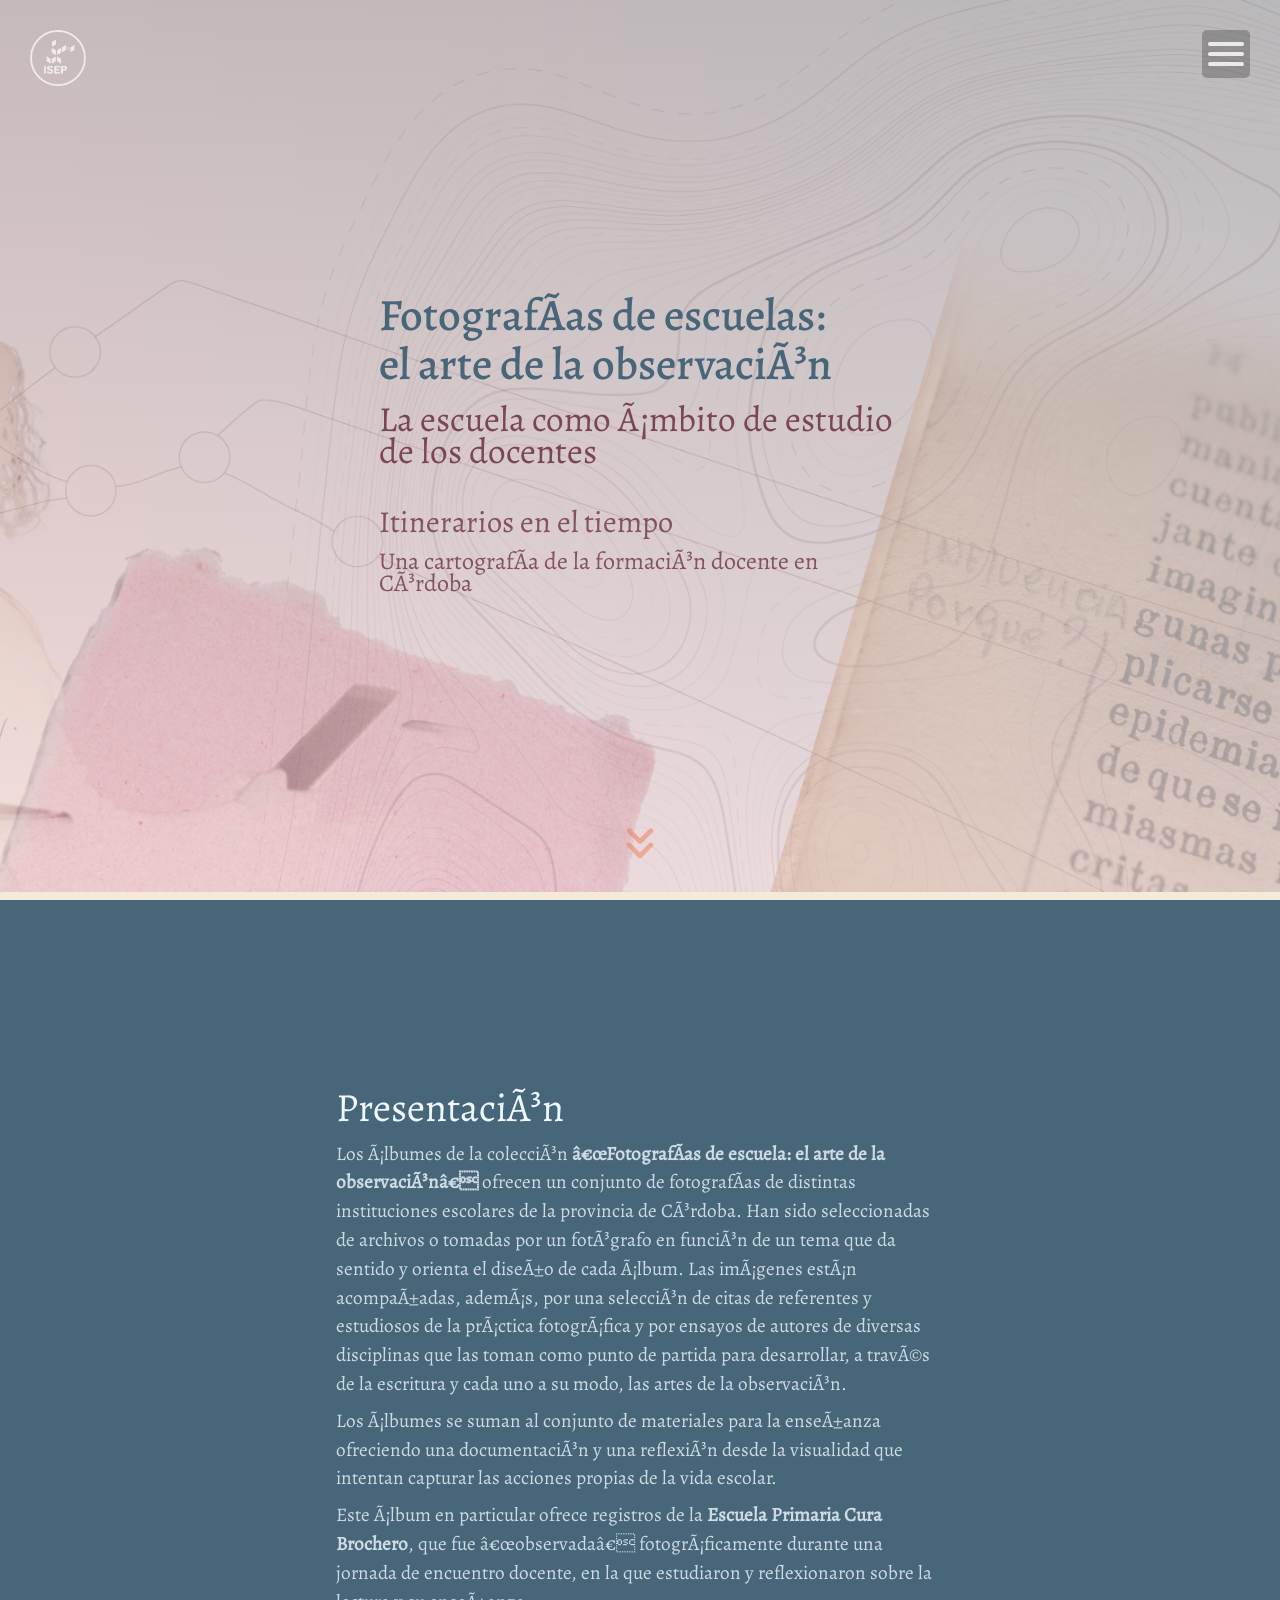
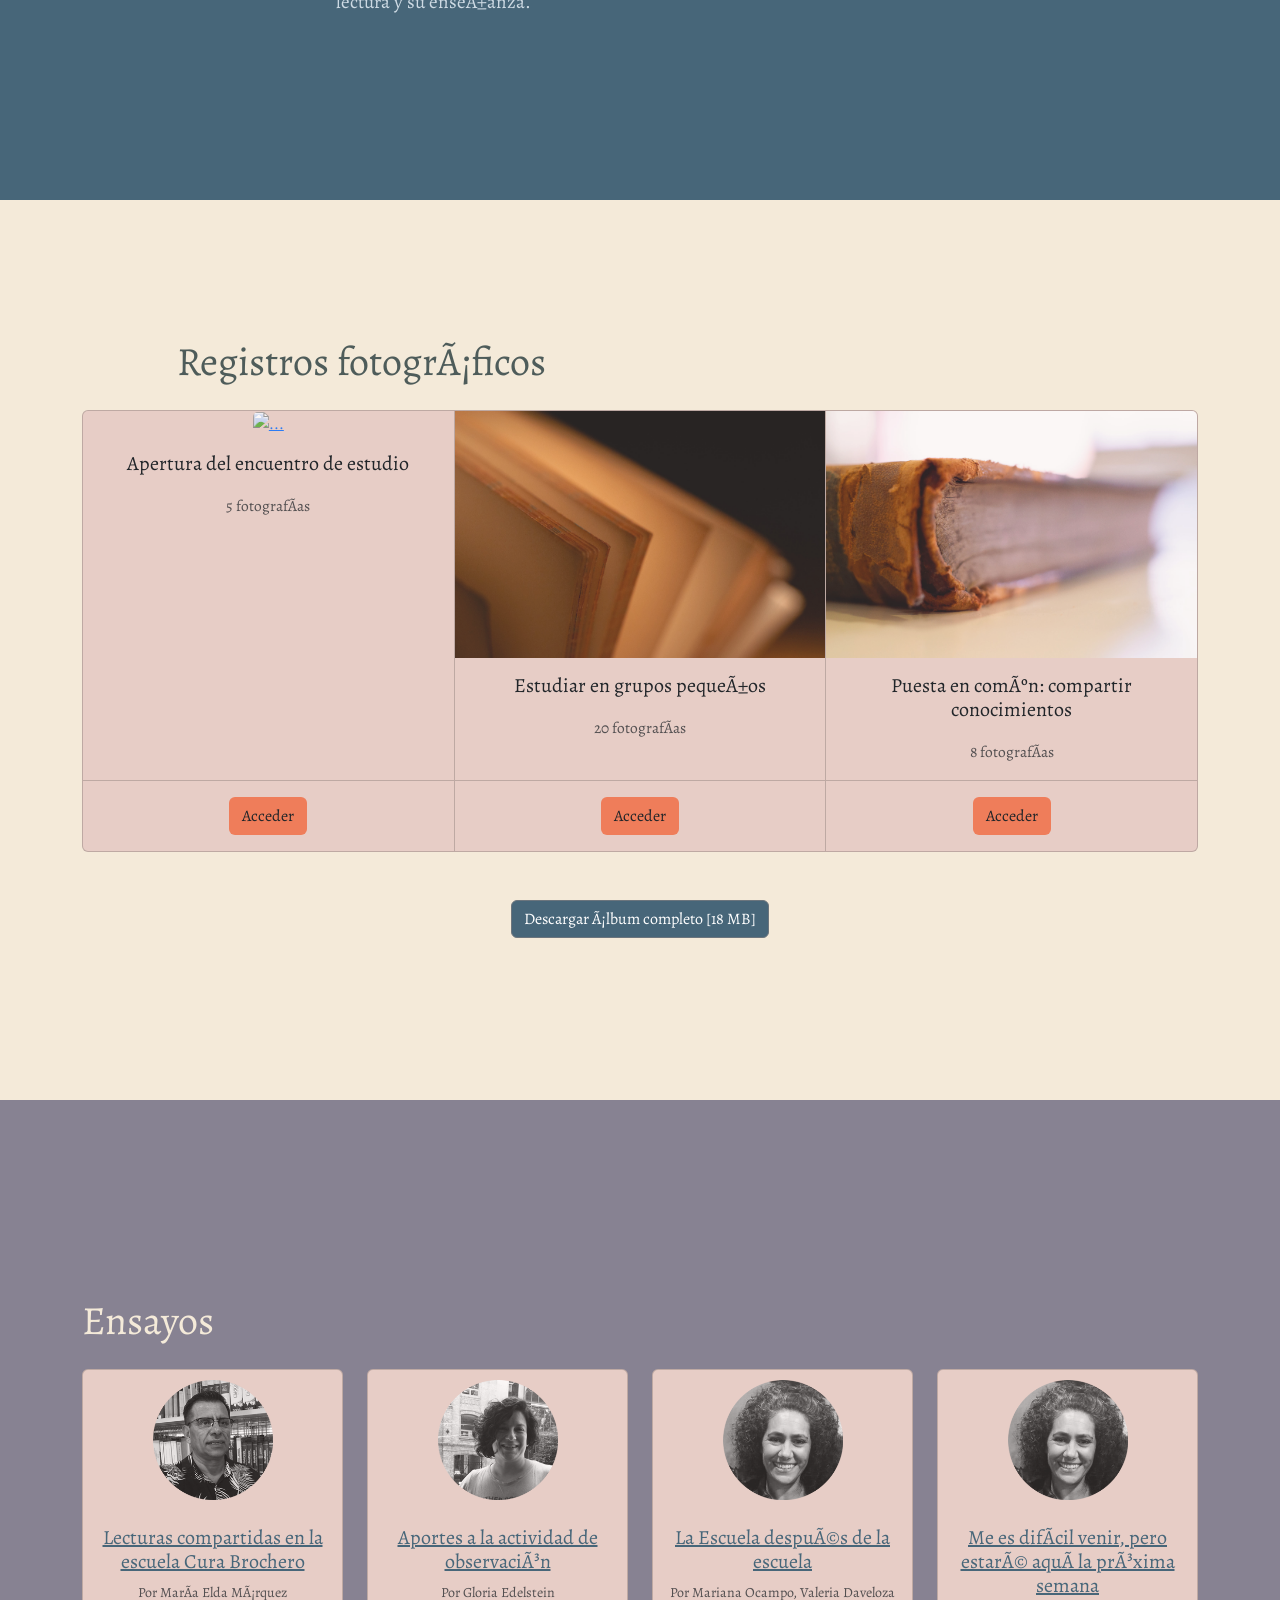
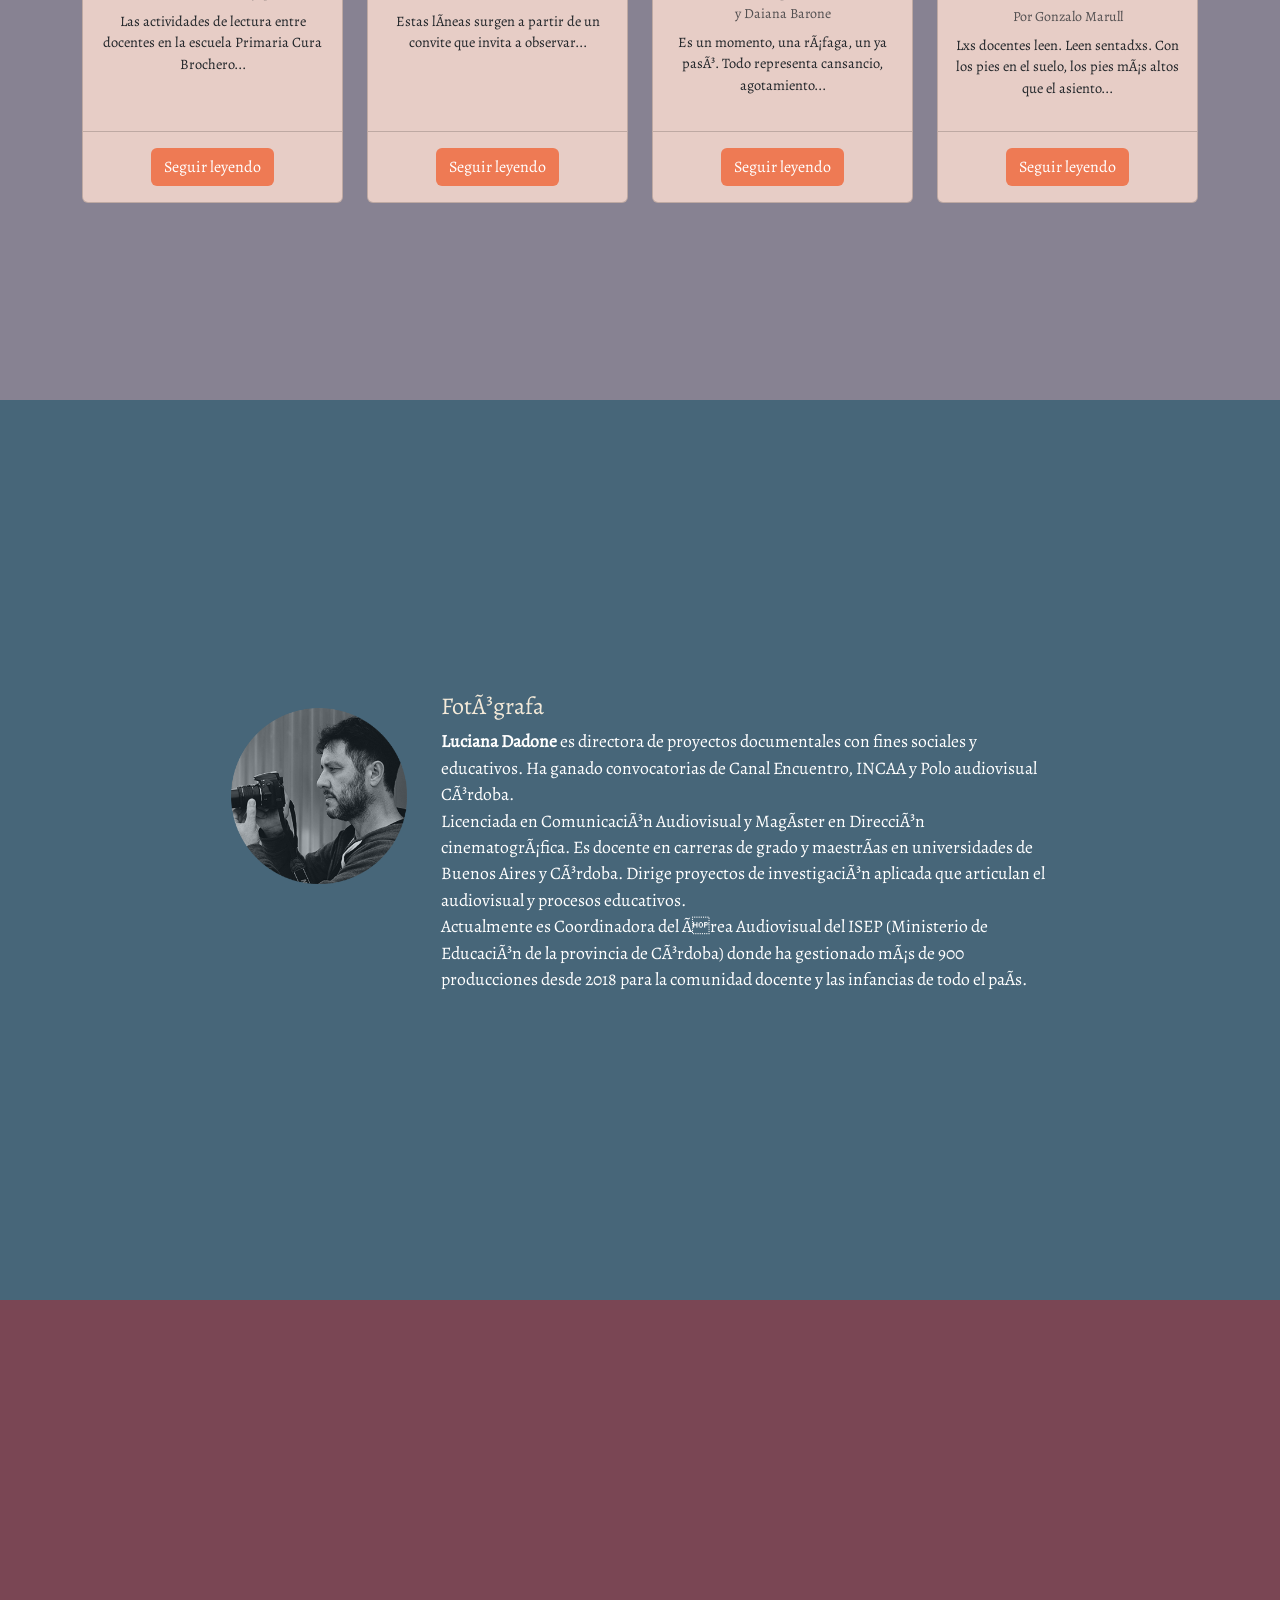
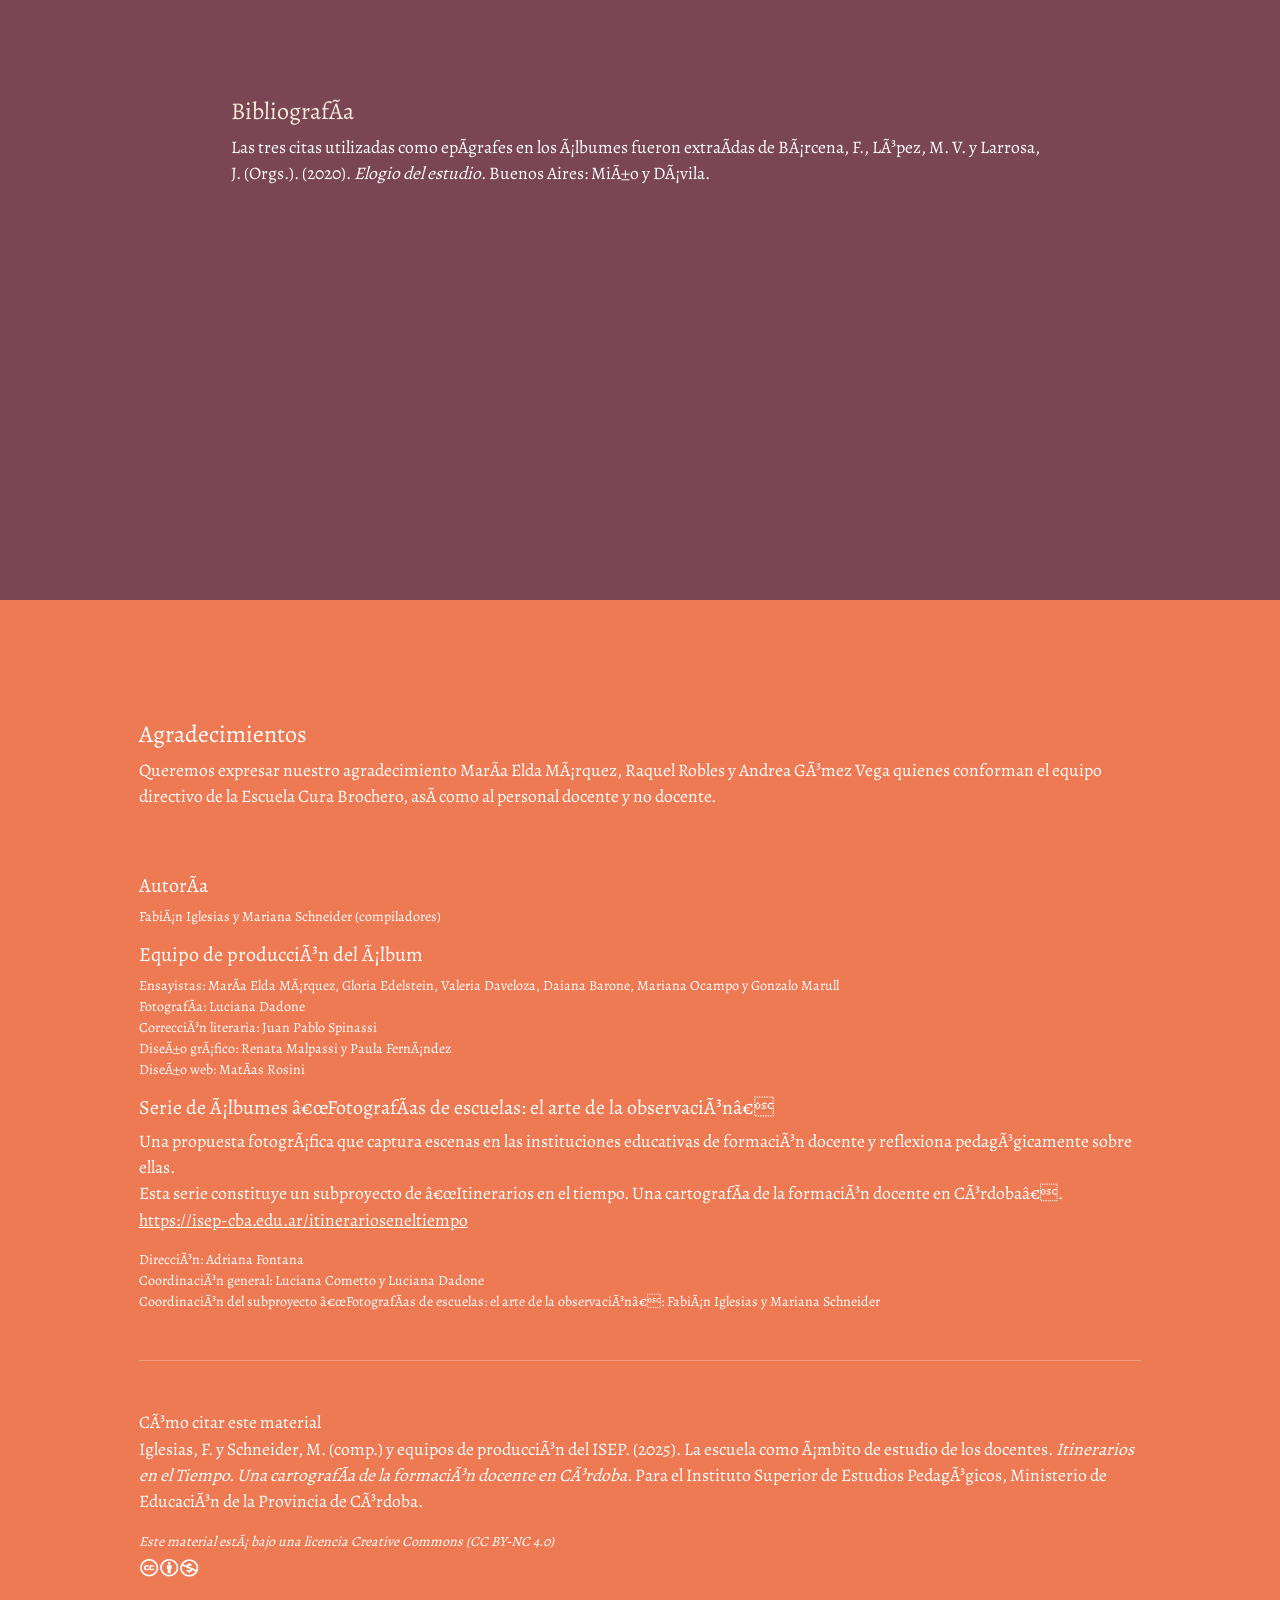
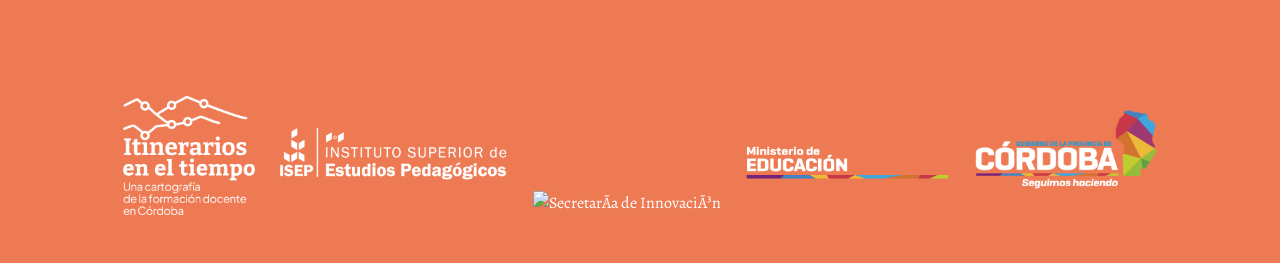
==== index.html @ 7e2775ec "tercer album ok" ====
<!DOCTYPE html>
<html>
<head>


  <link href="https://cdn.jsdelivr.net/npm/bootstrap@5.3.2/dist/css/bootstrap.min.css" rel="stylesheet" integrity="sha384-T3c6CoIi6uLrA9TneNEoa7RxnatzjcDSCmG1MXxSR1GAsXEV/Dwwykc2MPK8M2HN" crossorigin="anonymous">
  <script src="https://cdn.jsdelivr.net/npm/bootstrap@5.3.2/dist/js/bootstrap.bundle.min.js" integrity="sha384-C6RzsynM9kWDrMNeT87bh95OGNyZPhcTNXj1NW7RuBCsyN/o0jlpcV8Qyq46cDfL" crossorigin="anonymous"></script>
  <link href="styles.css" rel="stylesheet">
  <script src="scripts.js"></script> 

  <meta name="viewport" content="width=device-width, initial-scale=1">
</head>

<body>


  <div id="mySidenav" class="sidenav" style="z-index: 2;">
    <a href="javascript:void(0)" style="font-size:3em;" class="closebtn" onclick="closeNav()">&times;</a>
    <a href="#portada" target="">Inicio</a>
    <a href="#presentacion" target="">Presentación</a>
    <a href="#albumes" target="">Registros fotográficos</a>
    <a href="#ensayos" target="">Ensayos</a>
    <a href="#fotografo" target="">La fotógrafa</a>
    <a href="#bibliografia" target="">Bibliografía</a>
    <a href="#creditos" target="">Créditos</a>
  </div>
  
  <!-- MOSCA ISEP -->
  <a href="https://isep-cba.edu.ar/web/itinerarios-en-el-tiempo/" class="botonhover" target="_blank" id="logoisep"><img src="img/logos/logo-mosca.png" alt=""></a>

  <!-- BOTON MENU -->
  <img src="img/menu-icon.svg" class="botonhover" style="position:fixed; z-index:1; top:30px; right: 30px; opacity:0.7; height: 3em; background-color: #00000055; border-radius: 5px;" onclick="openNav()"/>
  
  <!-- Todo el contenido de la web que debe estar dentro de este div para que funcione el menú (se achica el ancho del div con la acción del botón) -->
  <div id="main">
  


<!-- BARRA DE PROGRESO DE LECTURA -->

<nav style="position: fixed; bottom: 0; z-index: 1; width: 100%; padding: 0px;" class="navbar bg-body-tertiary">
    <div class="progress-container">
      <div class="progress-bar" id="myBar"></div>
    </div>
</nav>



<!-- PORTADA -->

<div id="portada" class="jumbotron d-flex align-items-center min-vh-100 parallax" style="background-image: linear-gradient(to bottom, rgba(0, 38, 38, 0.2), rgba(4, 32, 16, 0.01)), url(img/Img_fondo_encabezado.png); background-size: cover; background-position: center;">
  <div class="container-lg  justify-content-center">
    <div class="row seccion">
      <div class="col-sm-6 px-4" style="color: white; margin:auto;">
        <p class="titulo azulino" style="line-height: 1.1em;"> Fotografías de escuelas: </br>el arte de la observación</p>
        <p class="bordo" style="font-size: 2.2em; line-height: 0.9em;"> La escuela como ámbito de estudio de los docentes</p> 
        <br/>
        <p class="bordo" style="font-size: 1.9em; opacity: 0.9; line-height: 0.9em;">Itinerarios en el tiempo</p> 
        <p class="bordo" style="font-size: 1.5em; opacity: 0.9; line-height: 0.9em;">Una cartografía de la formación docente en Córdoba</p> 

        <img class="mouse-move" src="img/scroll-naranja.svg" alt="" style="opacity: 0.5; height: 2em;"/>
      </div>
    </div>
  </div>
</div>  

<!-- BLOQUE PRESENTACION -->
<div id="presentacion" class="jumbotron d-flex align-items-center min-vh-100 p-2 bg-azulino">
  <div class="container-fluid" >
    <div class="row">
      <div class="col-sm-6" style="margin: auto; color:aliceblue;">
        <p class="h1 my-2">Presentación</p>
        <p class="my-2" style="opacity: 0.8; font-size: 1.2em;">
          Los álbumes de la colección <strong>“Fotografías de escuela: el arte de la observación”</strong> ofrecen un conjunto de fotografías de distintas instituciones escolares de la provincia de Córdoba. Han sido seleccionadas de archivos o tomadas por un fotógrafo en función de un tema que da sentido y orienta el diseño de cada álbum. Las imágenes están acompañadas, además, por una selección de citas de referentes y estudiosos de la práctica fotográfica y por ensayos de autores de diversas disciplinas que las toman como punto de partida para desarrollar, a través de la escritura y cada uno a su modo, las artes de la observación.

        </p>
        <p class="my-2" style="opacity: 0.8; font-size: 1.2em;">
          Los álbumes se suman al conjunto de materiales para la enseñanza ofreciendo una documentación y una reflexión desde la visualidad que intentan capturar las acciones propias de la vida escolar.
        </p>
        <p class="my-2" style="opacity: 0.8; font-size: 1.2em;">
          Este álbum en particular ofrece registros de la <strong>Escuela Primaria Cura Brochero</strong>, que fue “observada” fotográficamente durante una jornada de encuentro docente, en la que estudiaron y reflexionaron sobre la lectura y su enseñanza.  

        </p>
      </div>
    </div>
  </div>
  </div>

<!-- SECCION REGISTROS FOTOGRAFICOS -->

<div id="albumes" class="jumbotron d-flex align-items-center min-vh-100 p-2 bg-arena4 parallax" style="background-image: linear-gradient(to bottom, rgba(0, 38, 38, 0.2), rgba(4, 32, 16, 0.01)), url(img/Img_fondo_albumes.png); background-size: cover; background-position: center;">
  <div class="container">
    <div class="row justify-content-center">
      <div class="col-sm-10 verdemusgo" style="margin: auto;">
        <p class="h1 my-4">Registros fotográficos</p>

      </div>
    </div>
  <div class="row justify-content-center">
    <div class="col-sm-12">
      <div class="card-group">
        <div class="card text-center bg-rosa2">
          <a href="secuencia1.html"><img src="img\fotosIT3\1. PRÁCTICAS DE LECTURA\OPTIMIZADAS WEB\CARATULA1.jpg" class="card-img-top" alt="..."></a>
          <div class="card-body">
            <h5 class="card-title">Apertura del encuentro de estudio</h5>
            <p class="card-text"></p>
            <p class="card-text"><small class="text-body-secondary">5 fotografías</small></p>
          </div>
          <div class="card-footer bg-transparent p-3">
            <a href="secuencia1.html" class="btn bg-rosa3">Acceder</a>
          </div>
        </div>
        <div class="card text-center bg-rosa2">
          <a href="secuencia2.html"><img src="img\fotosIT3\2. ESPACIOS DE LECTURA\OPTIMIZADAS WEB\CARATULA3_ESPACIOS-DE-LECTURA.jpg" class="card-img-top" alt="..."></a>
          <div class="card-body">
            <h5 class="card-title">Estudiar en grupos pequeños</h5>
            <p class="card-text"></p>
            <p class="card-text"><small class="text-body-secondary">20 fotografías</small></p>
          </div>
          <div class="card-footer bg-transparent p-3">
            <a href="secuencia2.html" class="btn bg-rosa3">Acceder</a>
          </div>
        </div>
        <div class="card text-center bg-rosa2">
          <a href="secuencia3.html"><img src="img\fotosIT3\3. SOPORTES PARA LA LECTURA\OPTIMIZADAS WEB\CARATULA2_SOPORTES-DE-LECTURA.jpg" class="card-img-top" alt="..."></a>
          <div class="card-body">
            <h5 class="card-title">Puesta en común: compartir conocimientos</h5>
            <p class="card-text"></p>
            <p class="card-text"><small class="text-body-secondary">8 fotografías</small></p>
          </div>
          <div class="card-footer bg-transparent p-3">
            <a href="secuencia3.html" class="btn bg-rosa3">Acceder</a>
          </div>

        </div>
      </div>
      <div class="row justify-content-center text-center my-4">
        <div class="col-sm-10 my-4" style="margin: auto;">
          <a href="img/IT4/album4.zip" class="btn btn-secondary bg-azulino">Descargar álbum completo [18 MB]</a>
        </div>
      </div>

    </div>
    </div>
  </div>
  </div>



<!-- SECCION ENSAYOS -->
<div id="ensayos" class="jumbotron d-flex align-items-center min-vh-100 p-2 bg-lila">
  <div class="container">

    <!-- TITULO (alineado a la izquierda como antes) -->
    <div class="row">
      <div class="col-sm-9 bordo">
        <p class="h1 my-4 arena4">Ensayos</p>
      </div>
    </div>

    <!-- GRID -->
    <div class="row align-items-stretch">

      <!-- ENSAYO 1 -->
      <div class="col-12 col-sm-6 col-md-3 mb-4">
        <div class="card bg-rosa2 text-center h-100 d-flex flex-column">
          <a href="ensayo6.html">
            <img src="img/fotosIT3/ensayistas/J_Melian.png" class="card-img-top img-fluid" alt="">
          </a>
          <div class="card-body d-flex flex-column">
            <a class="azulino" href="ensayo6.html">
              <h5 class="card-title">Lecturas compartidas en la escuela Cura Brochero</h5>
            </a>
            <small class="text-body-secondary">Por María Elda Márquez</small>
            <p class="mt-2" style="font-size: 0.9em;">
              Las actividades de lectura entre docentes en la escuela Primaria Cura Brochero...
            </p>
          </div>
          <div class="card-footer bg-transparent p-3 mt-auto">
            <a href="ensayo6.html" class="btn bg-naranja">Seguir leyendo</a>
          </div>
        </div>
      </div>

      <!-- ENSAYO 2 -->
      <div class="col-12 col-sm-6 col-md-3 mb-4">
        <div class="card bg-rosa2 text-center h-100 d-flex flex-column">
          <a href="ensayo2.html">
            <img src="img/fotosIT3/ensayistas/M_Almada.png" class="card-img-top img-fluid" alt="">
          </a>
          <div class="card-body d-flex flex-column">
            <a class="azulino" href="ensayo2.html">
              <h5 class="card-title">Aportes a la actividad de observación</h5>
            </a>
            <small class="text-body-secondary">Por Gloria Edelstein</small>
            <p class="mt-2" style="font-size: 0.9em;">
              Estas líneas surgen a partir de un convite que invita a observar...
            </p>
          </div>
          <div class="card-footer bg-transparent p-3 mt-auto">
            <a href="ensayo2.html" class="btn bg-naranja">Seguir leyendo</a>
          </div>
        </div>
      </div>

      <!-- ENSAYO 3 -->
      <div class="col-12 col-sm-6 col-md-3 mb-4">
        <div class="card bg-rosa2 text-center h-100 d-flex flex-column">
          <a href="ensayo3.html">
            <img src="img/fotosIT3/ensayistas/F_Ortiz.png" class="card-img-top img-fluid" alt="">
          </a>
          <div class="card-body d-flex flex-column">
            <a class="azulino" href="ensayo3.html">
              <h5 class="card-title">La Escuela después de la escuela</h5>
            </a>
            <small class="text-body-secondary">Por Mariana Ocampo, Valeria Daveloza y Daiana Barone</small>
            <p class="mt-2" style="font-size: 0.9em;">
              Es un momento, una ráfaga, un ya pasó. Todo representa cansancio, agotamiento...
            </p>
          </div>
          <div class="card-footer bg-transparent p-3 mt-auto">
            <a href="ensayo3.html" class="btn bg-naranja">Seguir leyendo</a>
          </div>
        </div>
      </div>

      <!-- ENSAYO 4 -->
      <div class="col-12 col-sm-6 col-md-3 mb-4">
        <div class="card bg-rosa2 text-center h-100 d-flex flex-column">
          <a href="ensayo4.html">
            <img src="img/fotosIT3/ensayistas/F_Ortiz.png" class="card-img-top img-fluid" alt="">
          </a>
          <div class="card-body d-flex flex-column">
            <a class="azulino" href="ensayo4.html">
              <h5 class="card-title">Me es difícil venir, pero estaré aquí la próxima semana</h5>
            </a>
            <small class="text-body-secondary">Por Gonzalo Marull</small>
            <p class="mt-2" style="font-size: 0.9em;">
              Lxs docentes leen. Leen sentadxs. Con los pies en el suelo, los pies más altos que el asiento...
            </p>
          </div>
          <div class="card-footer bg-transparent p-3 mt-auto">
            <a href="ensayo4.html" class="btn bg-naranja">Seguir leyendo</a>
          </div>
        </div>
      </div>

    </div> <!-- FIN ROW -->

  </div> <!-- FIN CONTAINER -->
</div>


<!-- BLOQUE FOTOGRAFO -->

<div id="fotografo" class="jumbotron d-flex align-items-center min-vh-100 p-2 bg-azulino">
  <div class="container-fluid" >
    <div class="row justify-content-center">
      <div class="col-sm-2 text-left">
        <img src="img/fotosIT3/ensayistas/D_Battagliero.png" class="my-3 img-fluid" alt="" style="opacity: 0.8; width: 11em;">
       </div>
       <div class="col-sm-6">
         
        <h4 class="arena4">Fotógrafa</h4>
        <p style="color: white"><strong>Luciana Dadone</strong> es directora de  proyectos documentales con fines sociales y educativos. Ha ganado convocatorias de Canal Encuentro, INCAA y Polo audiovisual Córdoba. <br> Licenciada en Comunicación Audiovisual y Magíster en Dirección cinematográfica. Es docente en carreras de grado y maestrías en universidades de Buenos Aires y Córdoba. Dirige proyectos de investigación aplicada que articulan el audiovisual y procesos educativos. <br>Actualmente es Coordinadora del Área Audiovisual del ISEP (Ministerio de Educación de la provincia de Córdoba) donde ha gestionado más de 900 producciones desde 2018 para la comunidad docente y las infancias de todo el país.</p>
       </div>
    </div>
  </div>
</div>

<!-- BLOQUE BIBLIOGRAFIA -->

<div id="bibliografia" class="jumbotron d-flex align-items-center min-vh-100 p-2 bg-bordo">
  <div class="container-fluid" >
    <div class="row justify-content-center">
      
       <div class="col-sm-8">
        <h4 class="arena4">Bibliografía</h4>
        <p style="color: white">
          Las tres citas utilizadas como epígrafes en los álbumes fueron extraídas de Bárcena, F., López, M. V. y Larrosa, J. (Orgs.). (2020). <em>Elogio del estudio</em>. Buenos Aires: Miño y Dávila.           
        </p>
       </div>


      </div>
  </div>
</div>





<!-- BLOQUE CRÉDITOS -->
<div id="creditos" class="jumbotron d-flex min-vh-100 p-4 align-items-center bg-naranja parallax sans-serif" style="background-image: url(img/Img_fondo_footer.png); background-size: cover; background-position: center;">
  <div class="container-fluid">
    <div class="row justify-content-center">
      <div class="col-sm-10 my-4">
      </div>
    </div>
    <div class="row justify-content-center my-5">
      <div class="col-sm-10">
        <p class="h4">Agradecimientos</p>
        <p>Queremos expresar nuestro agradecimiento María Elda Márquez, Raquel Robles y Andrea Gómez Vega quienes conforman el equipo directivo de la Escuela Cura Brochero, así como al personal docente y no docente. 
      </p>
      </div>
    </div>
      <div class="row justify-content-center my-5">
      <div class="col-sm-10">
        
        <p class="h5">Autoría</p>
        <p class="small">Fabián Iglesias y Mariana Schneider (compiladores)</p>
          
        <h5>Equipo de producción del álbum</h5>
        <p class="small">Ensayistas: María Elda Márquez, Gloria Edelstein, Valeria Daveloza, Daiana Barone, Mariana Ocampo y Gonzalo Marull<br>
        Fotografía: Luciana Dadone<br>
        Corrección literaria: Juan Pablo Spinassi<br>
        Diseño gráfico: Renata Malpassi y Paula Fernández<br>
        Diseño web: Matías Rosini</p>


          <h5>Serie de álbumes “Fotografías de escuelas: el arte de la observación”</h5>
          <p>Una propuesta fotográfica que captura escenas en las instituciones educativas de formación docente y reflexiona pedagógicamente sobre ellas.<br>
          Esta serie constituye un subproyecto de “Itinerarios en el tiempo. Una cartografía de la formación docente en Córdoba”.<br>
        <a href="https://isep-cba.edu.ar/itinerarioseneltiempo" 
   target="_blank" 
   style="color:white; text-decoration:underline;">
   https://isep-cba.edu.ar/itinerarioseneltiempo
</a></p>
          <p class="small"> Dirección: Adriana Fontana <br> Coordinación general: Luciana Cometto y Luciana Dadone <br> Coordinación del subproyecto “Fotografías de escuelas: el arte de la observación”: Fabián Iglesias y Mariana Schneider</p>
          <hr class="my-5" style="color: arena4;"/>
 
          <p>Cómo citar este material<br>Iglesias, F. y Schneider, M. (comp.) y equipos de producción del ISEP.  (2025). La escuela como ámbito de estudio de los docentes. <em>Itinerarios en el Tiempo. Una cartografía de la formación docente en Córdoba.</em> Para el Instituto Superior de Estudios Pedagógicos, Ministerio de Educación de la Provincia de Córdoba.</p>
         
          
          <p class="small">
  <em>Este material está bajo una licencia Creative Commons (CC BY-NC 4.0)</em><br>
  <img src="img/fotosIT3/cclogo.png" alt="Logo Creative Commons" style="width:60px; display:inline-block; margin-top:6px;">
</p>


          
      </div>
    </div>
    <!-- TIRA DE LOGOS -->
<section class="py-4">
  <div class="container">
    <div class="d-flex flex-wrap justify-content-center align-items-end gap-4 logo-row-base">
      
      <div class="logo-container">
        <img src="img/logos/Logo_Itinerarios01.png" alt="Itinerarios en el tiempo" class="logo-item logo-itinerarios">
      </div>
      
      <div class="logo-container">
        <img src="img/logos/Logotipo_ISEP.png" alt="ISEP" class="logo-item logo-isep">
      </div>
      
      <div class="logo-container">
        <img src="img/logos/Secretaria_Innovación01.png" alt="Secretaría de Innovación" class="logo-item logo-secretaria">
      </div>
      
      <div class="logo-container">
        <img src="img/logos/MinisterioEdu01.png" alt="Ministerio de Educación" class="logo-item logo-ministerio">
      </div>
      
      <div class="logo-container">
        <img src="img/logos/GobCba01.png" alt="Gobierno de Córdoba" class="logo-item logo-gobierno">
      </div>

    </div>
  </div>

  <style>
    .logo-row-base {
      display: flex;
      flex-wrap: wrap;
      justify-content: center;
      align-items: end;
      gap: 2.5rem;
    }

    .logo-container {
      display: flex;
      align-items: flex-end;
      height: 150px;
    }

    .logo-item {
      object-fit: contain;
      width: auto;
      max-height: 100%;
    }

    /* Ajustes individuales según proporciones reales */
    .logo-itinerarios {
      max-height: 120px;
      margin-top: 30px;
    }

    .logo-isep {
      max-height: 110px;
      margin-top: 40px;
    }

    .logo-secretaria {
      max-height: 115px;
      margin-top: 35px;
    }

    .logo-ministerio {
      max-height: 120px;
      margin-top: 30px;
    }

    .logo-gobierno {
      max-height: 130px;
      margin-top: 20px;
    }

    /* Responsivo */
    @media (max-width: 768px) {
      .logo-container {
        height: 100px;
      }

      .logo-item {
        max-width: 90px;
      }
    }

    @media (max-width: 576px) {
      .logo-row-base {
        gap: 1.5rem;
      }

      .logo-container {
        height: 80px;
      }
    }
  </style>
</section>







    </div>
  </div>
</div> 




</div>  <!--termina contenido central-->

<script src="scripts.js"></script> 
</body>
</html>
---- styles.css ----
/* FUENTES */

@font-face {
	font-family:"alegre";
	font-style:normal;
	font-weight:400;
	src: url("fonts/Alegreya-Regular.ttf");
}

@font-face {
	font-family:"alegre-medium";
	font-style:normal;
	font-weight:500;
	src: url("fonts/Alegreya-Medium.ttf");
}

@font-face {
	font-family:"alegre-semibold";
	font-style:normal;
	font-weight:600;
	src: url("fonts/Alegreya-SemiBold.ttf");
}

@font-face {
	font-family:"alegre-bold";
	font-style:normal;
	font-weight:bold;
	src: url("fonts/Alegreya-Bold.ttf");
}

@font-face {
	font-family:"alegre-extrabold";
	font-style:normal;
	font-weight:800;
	src: url("fonts/Alegreya-ExtraBold.ttf");
}

@font-face {
	font-family:"alegre-black";
	font-style:normal;
	font-weight:bolder;
	src: url("fonts/Alegreya-Black.ttf");
}


@font-face {
	font-family:"alegre-regular-italic";
	font-style:italic;
	font-weight:400;
	src: url("fonts/Alegreya-Italic.ttf");
}

@font-face {
	font-family:"alegre-medium-italic";
	font-style:italic;
	font-weight:500;
	src: url("fonts/Alegreya-MediumItalic.ttf");
}

@font-face {
	font-family:"alegre-semibold-italic";
	font-style:italic;
	font-weight:600;
	src: url("fonts/Alegreya-SemiBoldItalic.ttf");
}

@font-face {
	font-family:"alegre-bold-italic";
	font-style:italic;
	font-weight:bold;
	src: url("fonts/Alegreya-BoldItalic.ttf");
}

@font-face {
	font-family:"alegre-extrabold-italic";
	font-style:italic;
	font-weight:800;
	src: url("fonts/Alegreya-ExtraBoldItalic.ttf");
}

@font-face {
	font-family:"alegre-black-italic";
	font-style:italic;
	font-weight:bolder;
	src: url("fonts/Alegreya-BlackItalic.ttf");
}


/* PALETA */

.gris {color: #787878;}
.azulino {color: #476679}
.bordo {color: #7a4654;}
.naranja {color: #ee7a54;}
.beige {color: #e1cfab;}
.verdeagua {color: #a1d1cb;}
.verdemusgo {color: #4e5c5a;}

.bg-bordo {background-color: #7a4654;}
.bg-naranja {background-color: #ee7a54;}
.bg-beige {background-color: #e1cfab;}
.bg-verdeagua {background-color: #a1d1cb;}
.bg-verdemusgo {background-color: #4e5c5a;}
.bg-azulino {background-color: #476679;}
.bg-lila {background-color: #878292;}

/* PALETA EXTENDIDA */

.lila1 {color: #7582b6;}
.lila2 {color: #a19bb5;}
.rojo {color: #a86763;}
.rosa {color: #bf9098;}
.rosa2 {color: #E7CDC6;}

.azul1 {color: #3e618b;}
.azul2 {color: #9dc3e7;}
.azul3 {color: #9dc3e7;}
.azul4 {color: #96a2ae;}
.azul5 {color: #d3d3db;}

.arena1 {color: #c99e2d;}
.arena2 {color: #aa9173;}
.arena3 {color: #cfaf80;}
.arena4 {color: #f4ead9;}

.verde1 {color: #6c734a;}
.verde2 {color: #889770;}

.bg-lila1 {background-color: #7582b6;}
.bg-lila2 {background-color: #a19bb5;}
.bg-rojo {background-color: #a86763;}
.bg-rosa {background-color: #bf9098;}
.bg-rosa2 {background-color: #E7CDC6;}
.bg-rosa3 {background-color: #EF7D5A;}

.bg-azul1 {background-color: #3e618b;}
.bg-azul2 {background-color: #9dc3e7;}
.bg-azul3 {background-color: #9dc3e7;}
.bg-azul4 {background-color: #96a2ae;}
.bg-azul5 {background-color: #d3d3db;}

.bg-arena1 {background-color: #c99e2d;}
.bg-arena2 {background-color: #aa9173;}
.bg-arena3 {background-color: #cfaf80;}
.bg-arena4 {background-color: #f4ead9;}

.verde1 {background-color: #6c734a;}
.verde2 {background-color: #889770;}



.bg-grisclaro {background-color: #efefef;}
.bg-beige {background-color: #f4ead9;}
.bg-naranja {background-color: #ee7a54; color:white;}

.boton-naranja {background-color: #ee7a54; color:white;}
.boton-naranja:hover {background-color: #7a4654; color:white;}


/* ESTILOS TEXTO */


.ensayo a {color:#ee7a54;}

.piedefoto {color: grey; font-style: italic; text-align: center; position:relative; z-index: 3;}

.titulo {font-family: "alegre-medium"; font-size: 2.8em;}

p, li {font-size: 1.1em;}



body {font-family: "alegre";}

.sans-serif {font-family: "alegre"; font-weight: 100;}

.parallax {
  background-attachment: fixed;
  background-position: center;
  background-repeat: no-repeat;
  background-size: cover;
}


/* GALERIA DE FOTOS Y THUMBNAILS */

.foto { 
  width: 100%;
}

.miniatura { 
  opacity: 60%;
  margin: 0.3em;
  height: 8em;
}

.miniatura:hover { 
  opacity: 100%;
}


/* BOTONES FIJOS */

#botongrilla {
    position: fixed;
    z-index: 1;
    bottom: 30px;
    right: 30px;
    opacity: 0.6;
}

#botongrilla img {
height: 2.5em;
}

#logoisep {
  position: fixed;
  z-index: 1;
  top: 30px;
  left: 30px;
  opacity: 0.7;
  
}

#logoisep img {
height: 3.5em;
}


/* ELEMENTOS MODAL (solo se usó en ensayo3.html) */

.modal-title {
  color: #4e5c5a;
  }


/* MENÚ LATERAL */
.sidenav {
  height: 100%; /* 100% Full-height */
  width: 0; /* 0 width - change this with JavaScript */
  position: fixed; /* Stay in place */
  z-index: 1; /* Stay on top */
  top: 0; /* Stay at the top */
  right: 0;
  background-color: #476679; /* Black*/
  overflow-x: hidden; /* Disable horizontal scroll */
  padding-top: 60px; /* Place content 60px from the top */
  transition: 0.5s; /* 0.5 second transition effect to slide in the sidenav */
}

/* ENLACES DEL MENÚ */
.sidenav a {
  padding: 18px 8px 8px 32px;
  text-decoration: none;
  font-size: 1.2em;
  color: #f1f1f1;
  display: block;
  transition: 0.3s;
}

.sidenav a:hover {
  color: #ee7a54;
}

/* Posición y estilo del botón cerrar (esquina superior derecha) */
.sidenav .closebtn {
  position: absolute;
  top: 0;
  right: 30px;
  font-size: 36px;
  margin-left: 50px;
}

/* Estilo página de contenido - si se usa el push a la derecha al abrir */
#main {
  transition: margin-left .5s;
  padding: 0px;
}

@media screen and (max-height: 450px) {
  .sidenav {padding-top: 15px;}
  .sidenav a {font-size: 18px;}
}




.card-img-top {opacity:0.85;}
.card-img-top:hover {opacity:1;}

/* EFECTO REVELADO */

@keyframes fadein { 
  0% {
    filter: brightness(0);
    background-color: black;

  }

  25% {
    filter: brightness(0);
    background-color: black;

  }

  100% {
    filter: brightness(1);
    background-color: black;

  }
}

.botontransparente {
    background-color: transparent;
    border-width: 0px;
    width: 100%;
    height: 100%;
 }

 .tapa1 {
    background-image: url(img/fotos/01-recortes.jpg);
    background-size: cover;
    background-position: center;
    transition: opacity 2s;
    z-index: 1;
 }

 .fondo1 {
    background-image: url(img/fotos/01.jpg);
    background-size: cover;
    background-position: center;
    animation: fadein 3s;

 }


 .tapa2 {
  background-image: url(img/fotos/29-recortes.jpg);
  background-size: cover;
  background-position: center;
  transition: opacity 2s;
  z-index: 1;
}

.fondo2 {
  background-image: url(img/fotos/29.jpg);
  background-size: cover;
  background-position: center;
  animation: fadein 3s;

}

.tapa3 {
  background-image: url(img/fotos/42-recortes.jpg);
  background-size: cover;
  background-position: center;
  transition: opacity 2s;
  z-index: 1;
}

.fondo3 {
  background-image: url(img/fotos/42.jpg);
  background-size: cover;
  background-position: center;
  animation: fadein 3s;

}


/* ICONO SCROLL MOUSE */

 .mouse-move {
  position: absolute;
  max-width: 70px;
  bottom: 25px;
  left: 50%;
  -ms-transform: translate(-50%, -50%);
  transform: translate(-50%, -50%);
  animation: mouse-move 1.5s linear infinite;
  z-index: 2;
}

@keyframes mouse-move {
  0%,
  50%,
  100% {
    transform: translateY(0);
  }

  12.5%,
  37.5% {
    transform: translateY(3px);
  }

  25% {
    transform: translateY(8px);
  }
}



/* SCROLL SNAP desactivado 

.scroll {
  overflow-y: scroll;
  scroll-snap-type: y mandatory;
}

.seccion {
  scroll-snap-align: start none;
  scroll-margin-block: 10px;
}

*/


/* BARRA DE PROGRESO GENERAL */

.header {
    position: fixed;
    top: 0;
    z-index: 1;
    width: 100%;
    background-color: #f4ead9;
  }
  
  .progress-container {
    width: 100%;
    height: 8px;
    background: #f4ead9;
  }
  
  .progress-bar {
    height: 8px;
    background: #ee7a54;
    width: 0%;
  }

  .content {
    padding: 100px 0;
    margin: 50px auto 0 auto;
    width: 80%;
  }

  .botonhover:hover {
    transform: scale(1.15);
  }


/* EFECTO DE ALBUM DE FOTOS */

.esquinas {
  position: relative;  
  display: table;
  max-width: 100%;
  margin: 1em auto;
}
.esquinas img {
  display: table-cell;
  max-width:100%;
  height: auto;
  max-height: 95vh;
  margin: 0 auto;
  padding: 8px;
  background: #fff;
  box-shadow: 0 0 0.2em #00000055;
  box-sizing: border-box;
}
.esquinas:before,
.esquinas:after,
.esquinasbis:before,
.esquinasbis:after {
  position: absolute;
  bottom: -20px;
  right: -40px;
  content: "";
  height: 40px;
  width: 80px;
  background: #fff; /* Same color that wrapper background */
  box-shadow: 0 -6px 9px -8px #333;
  transform: rotate(-45deg);
}
.esquinas:after,
.esquinasbis:after {
  top: -20px;
  left: -40px;
  box-shadow: 0 6px 9px -8px #333;
}
.esquinasbis:before { 
  top: auto;
  left: -40px;
  transform: rotate(45deg);
}
.esquinasbis:after {
  left: auto;
  right: -40px;
  transform: rotate(45deg);
}

.caption-esquinas{
  margin-left: inherit;
}



.esquinas2 {
  position: relative;  
  display: table;
  max-width: 100%;
  margin: 1em auto;
}
.esquinas2 img {
  display: table-cell;
  max-width:100%;
  height: auto;
  margin: 0 auto;
  padding: 8px;
  background: #fff;
  box-shadow: 0 0 0.2em #00000055;
  box-sizing: border-box;
}
.esquinas2:before,
.esquinas2:after,
.esquinas2bis:before,
.esquinas2bis:after {
  position: absolute;
  bottom: -20px;
  right: -40px;
  content: "";
  height: 40px;
  width: 80px;
  background: #f4ead9; /* Same color that wrapper background */
  box-shadow: 0 -6px 9px -8px #333;
  transform: rotate(-45deg);
}
.esquinas2:after,
.esquinas2bis:after {
  top: -20px;
  left: -40px;
  box-shadow: 0 6px 9px -8px #333;
}
.esquinas2bis:before { 
  top: auto;
  left: -40px;
  transform: rotate(45deg);
}
.esquinas2bis:after {
  left: auto;
  right: -40px;
  transform: rotate(45deg);
}

.caption-esquinas{
  margin-left: inherit;
}


/* GALERIA DE FOTOS */



.gal img {
  margin: 5px;
}

.scale {
  transform: scaleY(1.05);
  padding-top: 5px; 
}

.card-img-top {
  height: 140px;           /* controla el tamaño visual */
  object-fit: contain;     /* NO recorta */
  width: 100%;
  padding: 10px;           /* aire alrededor */
}

#albumes .card-img-top {
  height: auto;        /* elimina altura fija */
  object-fit: cover;   /* comportamiento natural */
  padding: 0;          /* elimina márgenes internos */
  width: 100%;         /* ocupa todo el ancho */
}
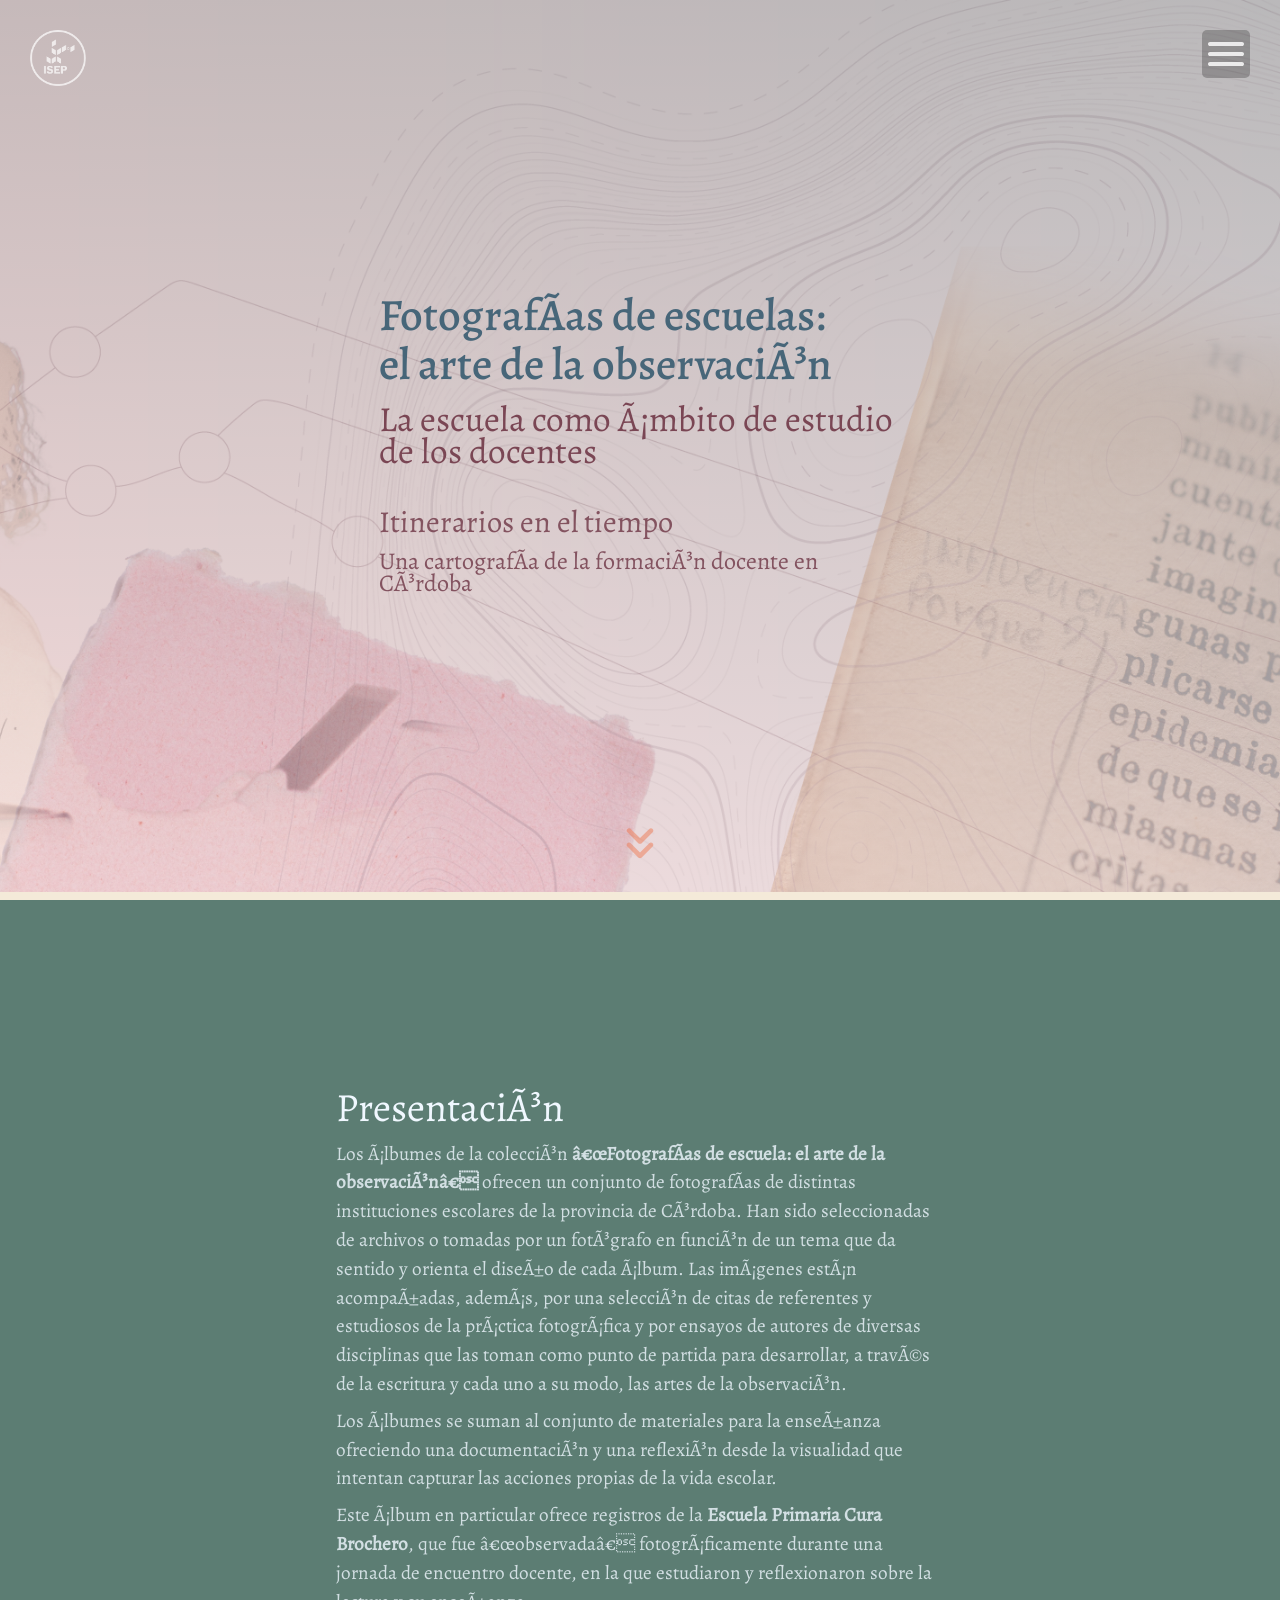
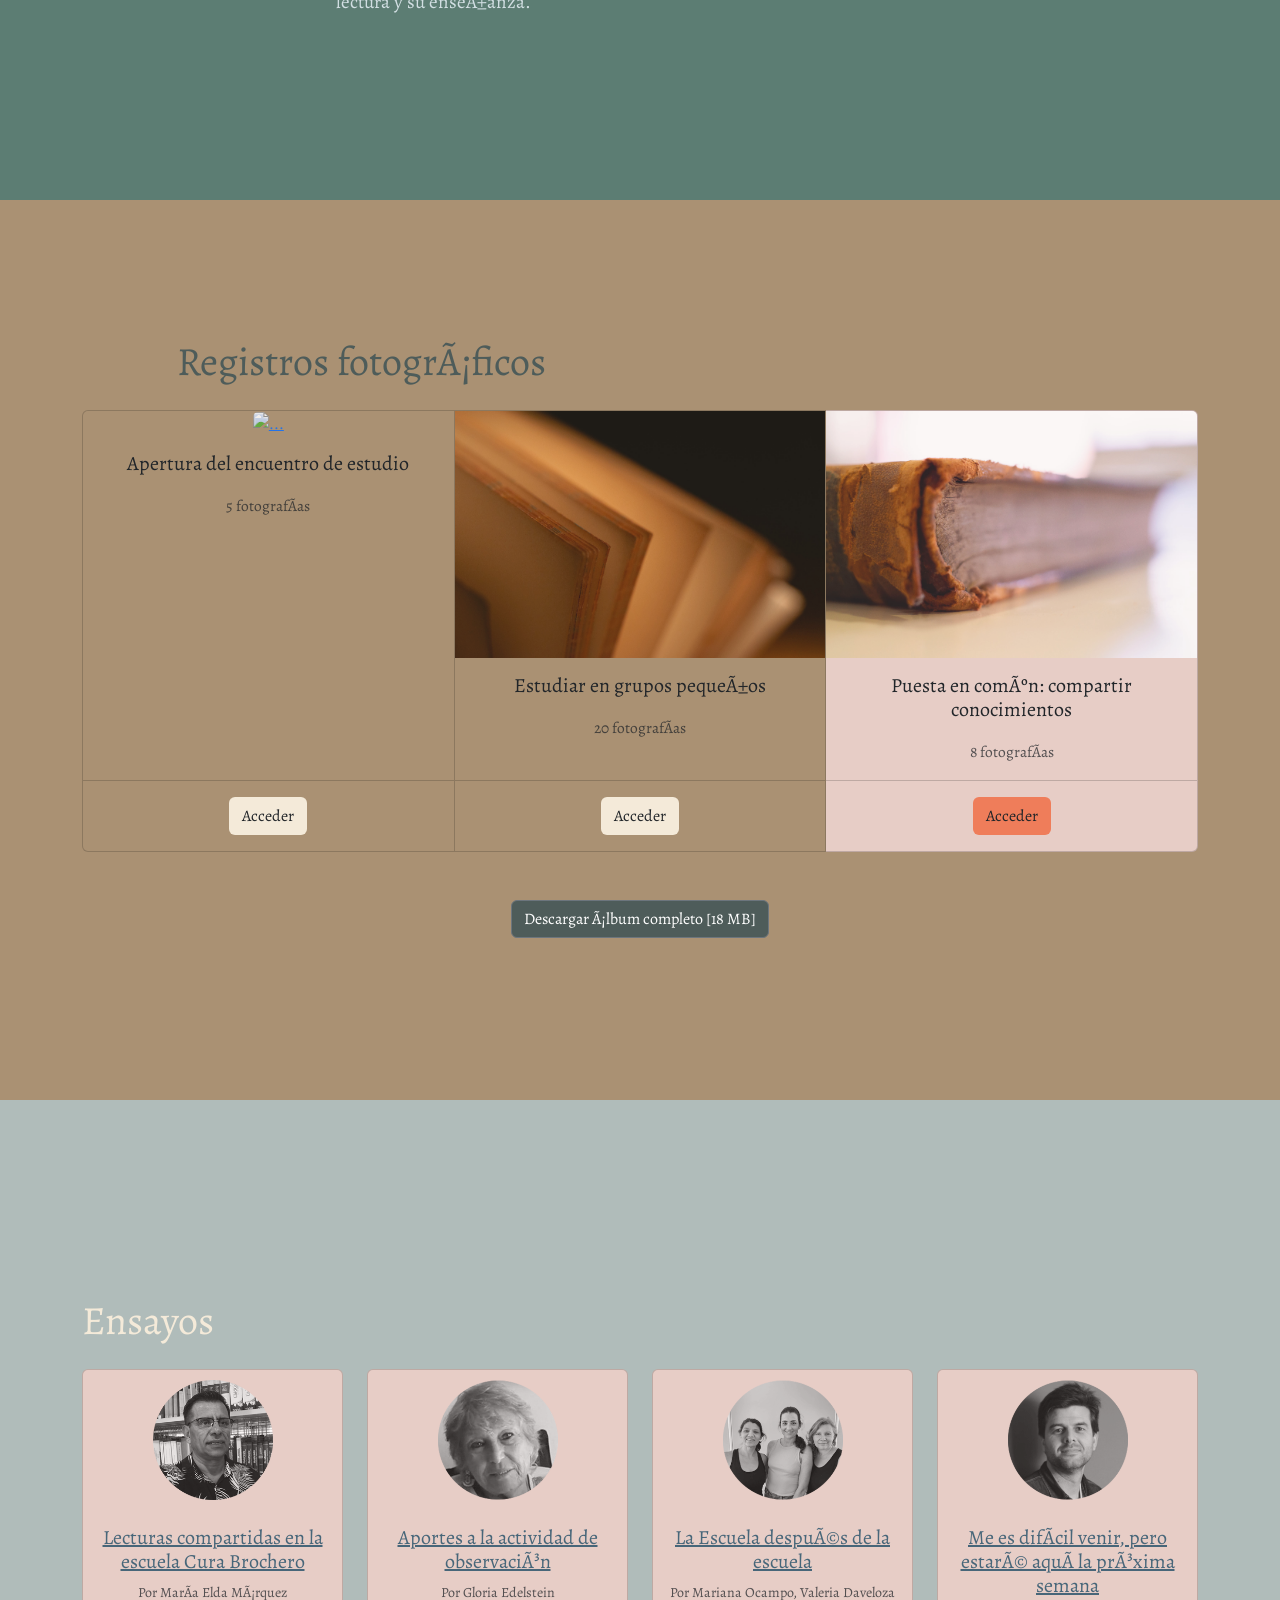
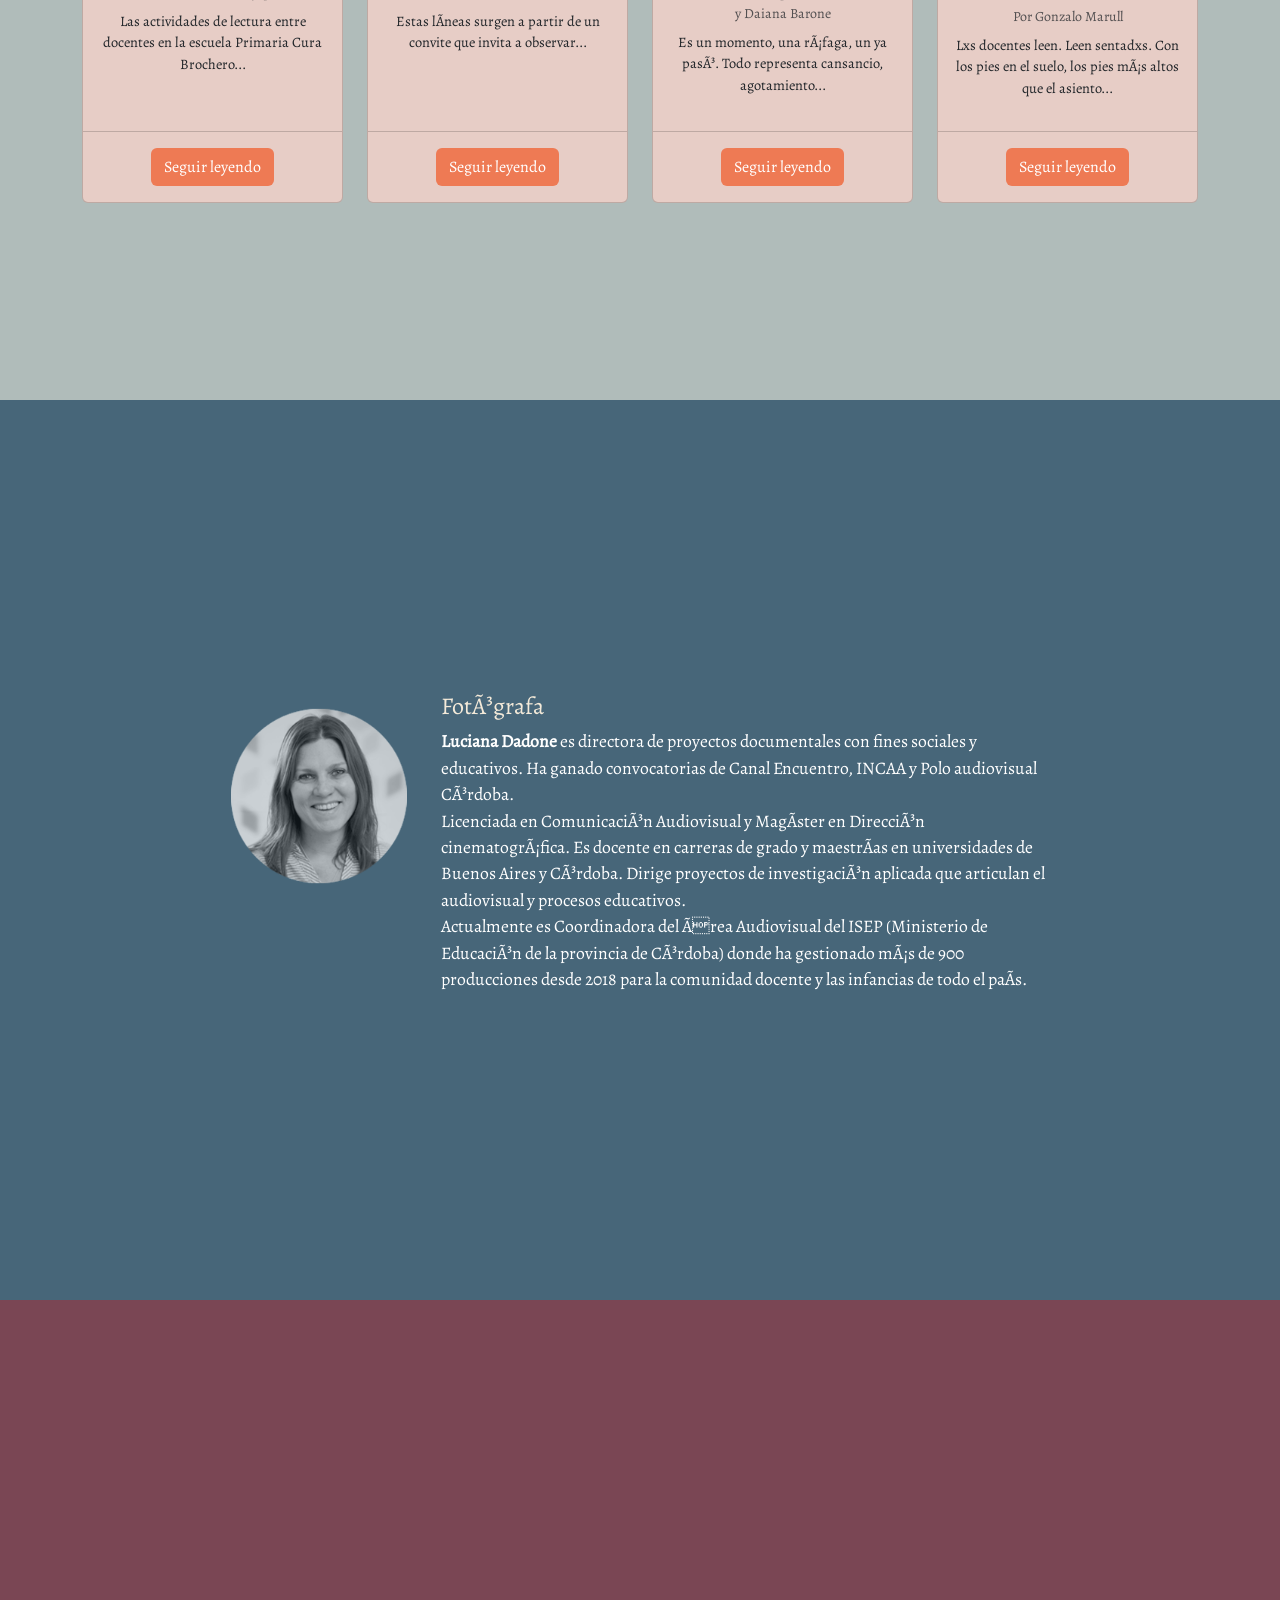
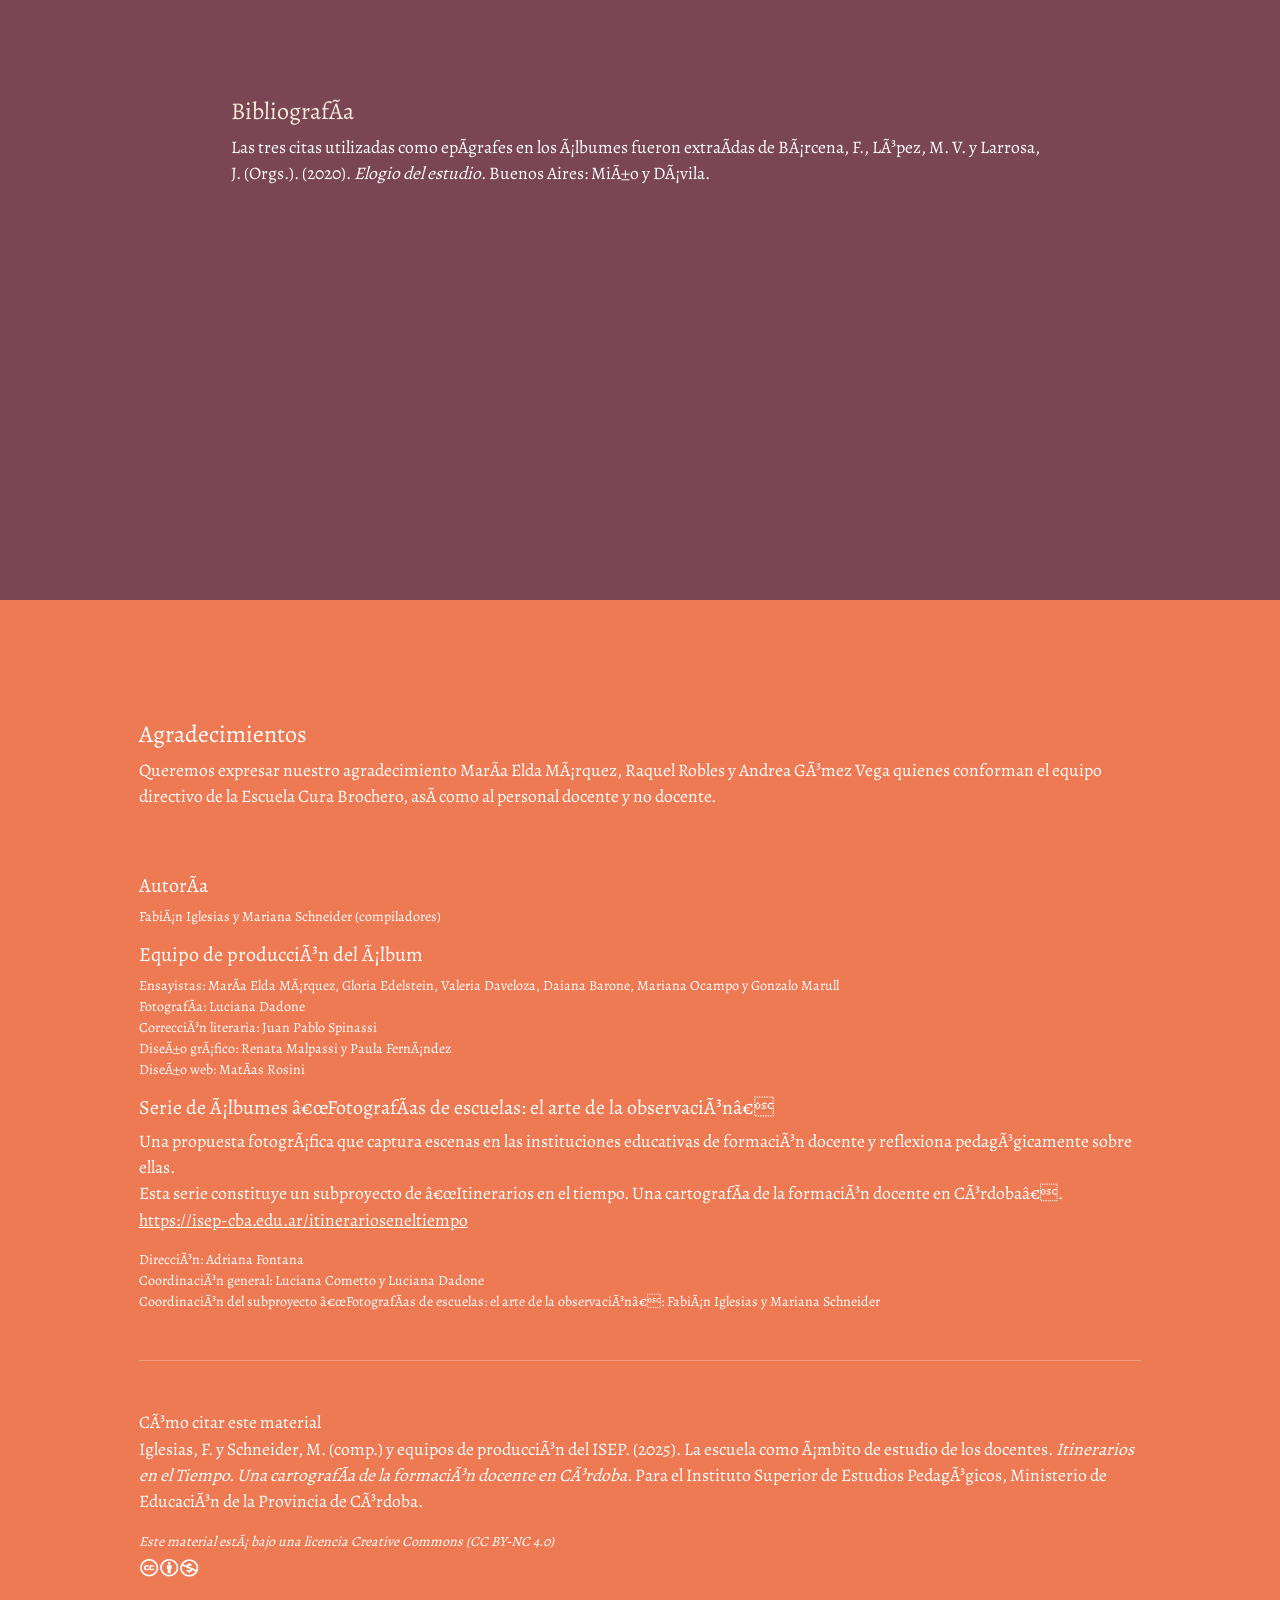
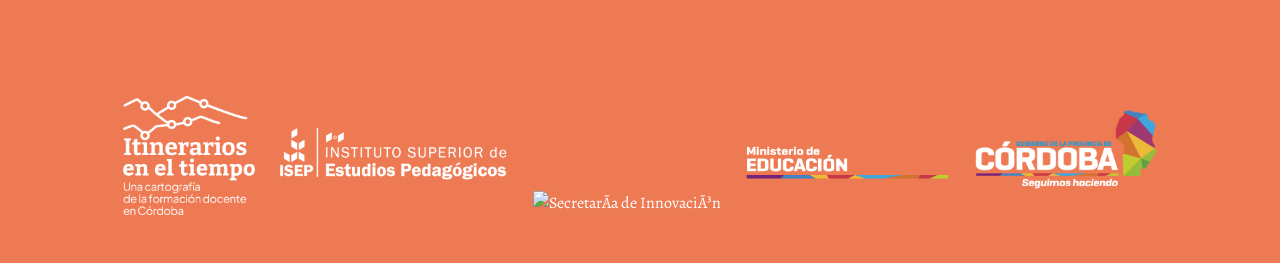
==== commit a95978fb: "elimino fotos portadas" ====
--- a/index.html
+++ b/index.html
@@ -65,8 +65,8 @@
 </div>  
 
 <!-- BLOQUE PRESENTACION -->
-<div id="presentacion" class="jumbotron d-flex align-items-center min-vh-100 p-2 bg-azulino">
-  <div class="container-fluid" >
+<div id="presentacion" class="jumbotron d-flex align-items-center min-vh-100 p-2" style="background-color: #5c7d73;">
+  <div class="container-fluid">
     <div class="row">
       <div class="col-sm-6" style="margin: auto; color:aliceblue;">
         <p class="h1 my-2">Presentación</p>
@@ -88,7 +88,7 @@
 
 <!-- SECCION REGISTROS FOTOGRAFICOS -->
 
-<div id="albumes" class="jumbotron d-flex align-items-center min-vh-100 p-2 bg-arena4 parallax" style="background-image: linear-gradient(to bottom, rgba(0, 38, 38, 0.2), rgba(4, 32, 16, 0.01)), url(img/Img_fondo_albumes.png); background-size: cover; background-position: center;">
+<div id="albumes" class="jumbotron d-flex align-items-center min-vh-100 p-2 bg-arena2 parallax" style="background-image: linear-gradient(to bottom, rgba(0, 38, 38, 0.2), rgba(4, 32, 16, 0.01)), url(img/Img_fondo_albumes.png); background-size: cover; background-position: center;">
   <div class="container">
     <div class="row justify-content-center">
       <div class="col-sm-10 verdemusgo" style="margin: auto;">
@@ -99,7 +99,7 @@
   <div class="row justify-content-center">
     <div class="col-sm-12">
       <div class="card-group">
-        <div class="card text-center bg-rosa2">
+        <div class="card text-center bg-arena2">
           <a href="secuencia1.html"><img src="img\fotosIT3\1. PRÁCTICAS DE LECTURA\OPTIMIZADAS WEB\CARATULA1.jpg" class="card-img-top" alt="..."></a>
           <div class="card-body">
             <h5 class="card-title">Apertura del encuentro de estudio</h5>
@@ -107,10 +107,10 @@
             <p class="card-text"><small class="text-body-secondary">5 fotografías</small></p>
           </div>
           <div class="card-footer bg-transparent p-3">
-            <a href="secuencia1.html" class="btn bg-rosa3">Acceder</a>
-          </div>
-        </div>
-        <div class="card text-center bg-rosa2">
+            <a href="secuencia1.html" class="btn bg-arena4">Acceder</a>
+          </div>
+        </div>
+        <div class="card text-center bg-arena2">
           <a href="secuencia2.html"><img src="img\fotosIT3\2. ESPACIOS DE LECTURA\OPTIMIZADAS WEB\CARATULA3_ESPACIOS-DE-LECTURA.jpg" class="card-img-top" alt="..."></a>
           <div class="card-body">
             <h5 class="card-title">Estudiar en grupos pequeños</h5>
@@ -118,7 +118,7 @@
             <p class="card-text"><small class="text-body-secondary">20 fotografías</small></p>
           </div>
           <div class="card-footer bg-transparent p-3">
-            <a href="secuencia2.html" class="btn bg-rosa3">Acceder</a>
+            <a href="secuencia2.html" class="btn bg-arena4">Acceder</a>
           </div>
         </div>
         <div class="card text-center bg-rosa2">
@@ -136,7 +136,7 @@
       </div>
       <div class="row justify-content-center text-center my-4">
         <div class="col-sm-10 my-4" style="margin: auto;">
-          <a href="img/IT4/album4.zip" class="btn btn-secondary bg-azulino">Descargar álbum completo [18 MB]</a>
+          <a href="img/IT4/album4.zip" class="btn btn-secondary bg-verdemusgo">Descargar álbum completo [18 MB]</a>
         </div>
       </div>
 
@@ -148,7 +148,7 @@
 
 
 <!-- SECCION ENSAYOS -->
-<div id="ensayos" class="jumbotron d-flex align-items-center min-vh-100 p-2 bg-lila">
+<div id="ensayos" class="jumbotron d-flex align-items-center min-vh-100 p-2 bg-azul6">
   <div class="container">
 
     <!-- TITULO (alineado a la izquierda como antes) -->
@@ -186,7 +186,7 @@
       <div class="col-12 col-sm-6 col-md-3 mb-4">
         <div class="card bg-rosa2 text-center h-100 d-flex flex-column">
           <a href="ensayo2.html">
-            <img src="img/fotosIT3/ensayistas/M_Almada.png" class="card-img-top img-fluid" alt="">
+            <img src="img/IT4/Ensayistas/Edelstein.png" class="card-img-top img-fluid" alt="">
           </a>
           <div class="card-body d-flex flex-column">
             <a class="azulino" href="ensayo2.html">
@@ -207,7 +207,7 @@
       <div class="col-12 col-sm-6 col-md-3 mb-4">
         <div class="card bg-rosa2 text-center h-100 d-flex flex-column">
           <a href="ensayo3.html">
-            <img src="img/fotosIT3/ensayistas/F_Ortiz.png" class="card-img-top img-fluid" alt="">
+            <img src="img/IT4/Ensayistas/Tres_autoras.png" class="card-img-top img-fluid" alt="">
           </a>
           <div class="card-body d-flex flex-column">
             <a class="azulino" href="ensayo3.html">
@@ -228,7 +228,7 @@
       <div class="col-12 col-sm-6 col-md-3 mb-4">
         <div class="card bg-rosa2 text-center h-100 d-flex flex-column">
           <a href="ensayo4.html">
-            <img src="img/fotosIT3/ensayistas/F_Ortiz.png" class="card-img-top img-fluid" alt="">
+            <img src="img/IT4/Ensayistas/Marull.png" class="card-img-top img-fluid" alt="">
           </a>
           <div class="card-body d-flex flex-column">
             <a class="azulino" href="ensayo4.html">
@@ -257,7 +257,7 @@
   <div class="container-fluid" >
     <div class="row justify-content-center">
       <div class="col-sm-2 text-left">
-        <img src="img/fotosIT3/ensayistas/D_Battagliero.png" class="my-3 img-fluid" alt="" style="opacity: 0.8; width: 11em;">
+        <img src="img/IT4/Ensayistas/Dadone.png" class="my-3 img-fluid" alt="" style="opacity: 0.8; width: 11em;">
        </div>
        <div class="col-sm-6">
          
--- a/styles.css
+++ b/styles.css
@@ -123,6 +123,7 @@
 .arena2 {color: #aa9173;}
 .arena3 {color: #cfaf80;}
 .arena4 {color: #f4ead9;}
+.arena5 {color: #f9e3c4;}
 
 .verde1 {color: #6c734a;}
 .verde2 {color: #889770;}
@@ -139,6 +140,7 @@
 .bg-azul3 {background-color: #9dc3e7;}
 .bg-azul4 {background-color: #96a2ae;}
 .bg-azul5 {background-color: #d3d3db;}
+.bg-azul6 {background-color: #b0bcba;}
 
 .bg-arena1 {background-color: #c99e2d;}
 .bg-arena2 {background-color: #aa9173;}
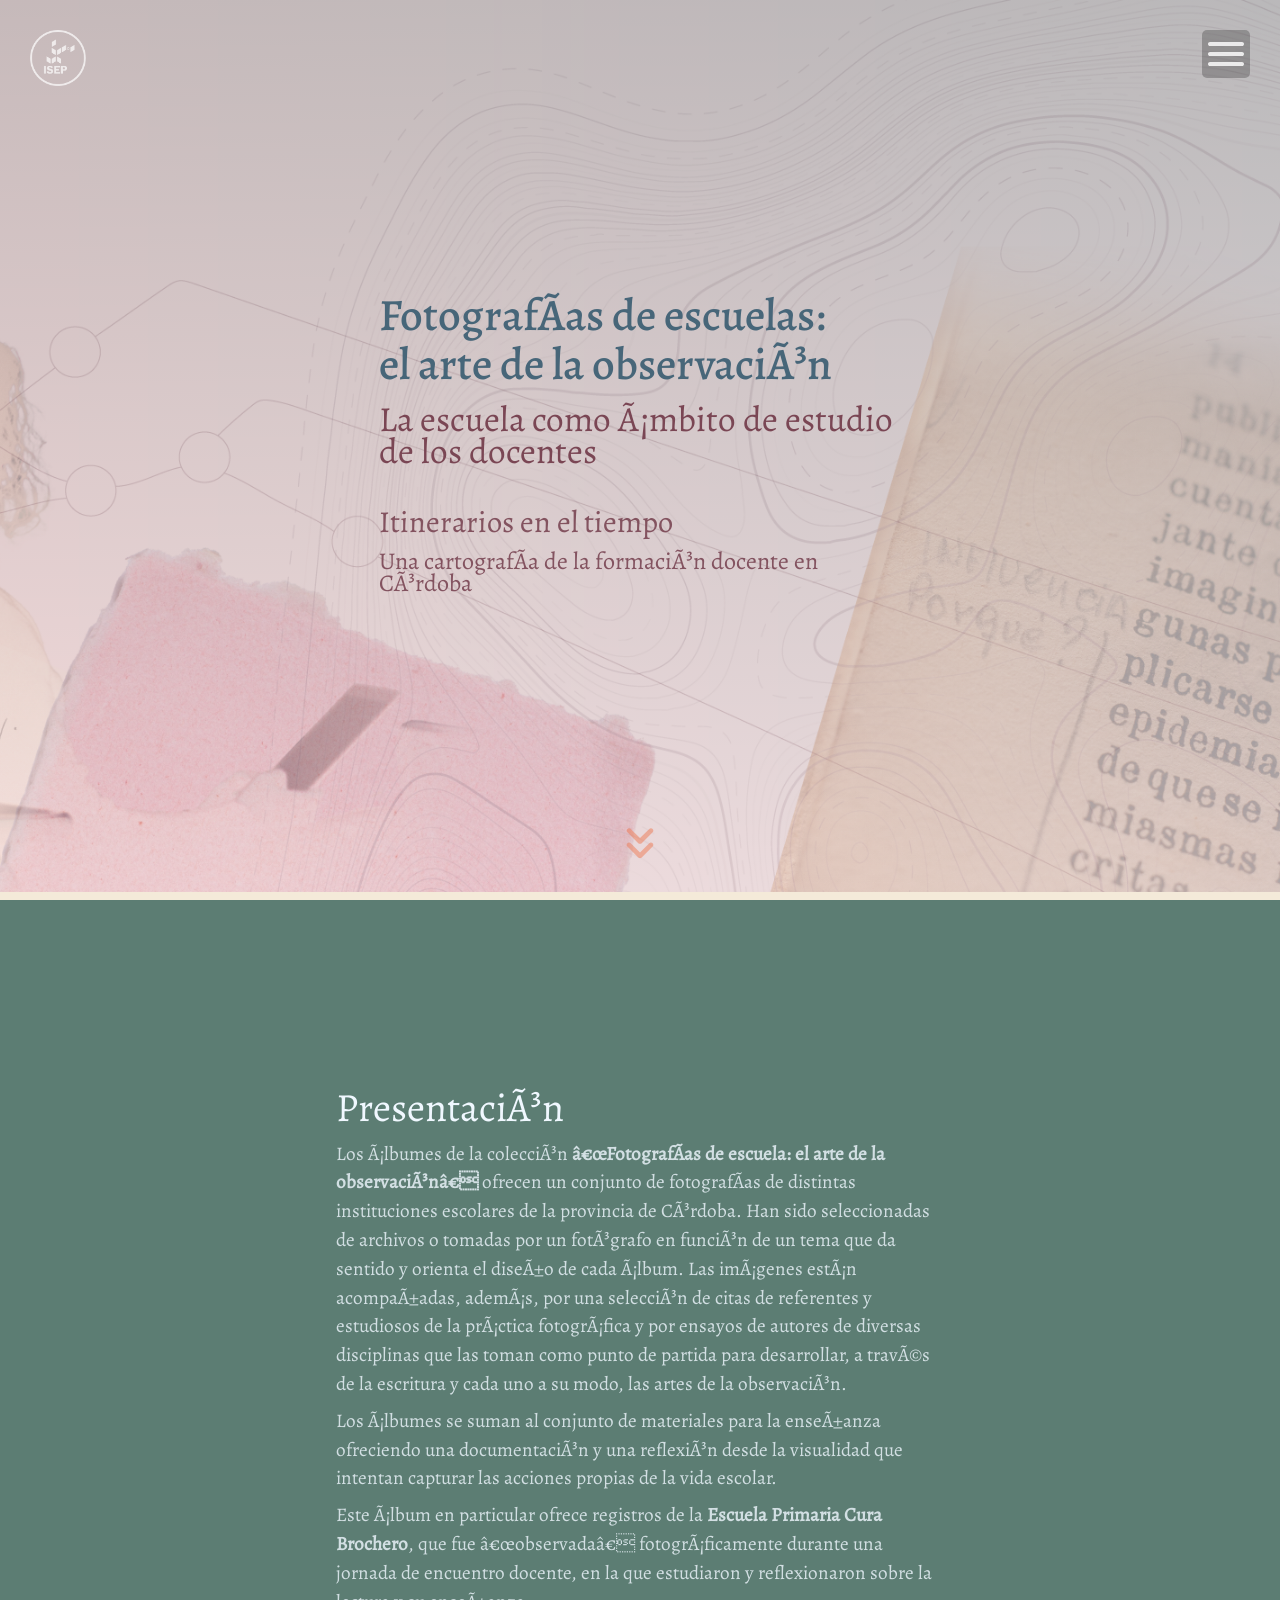
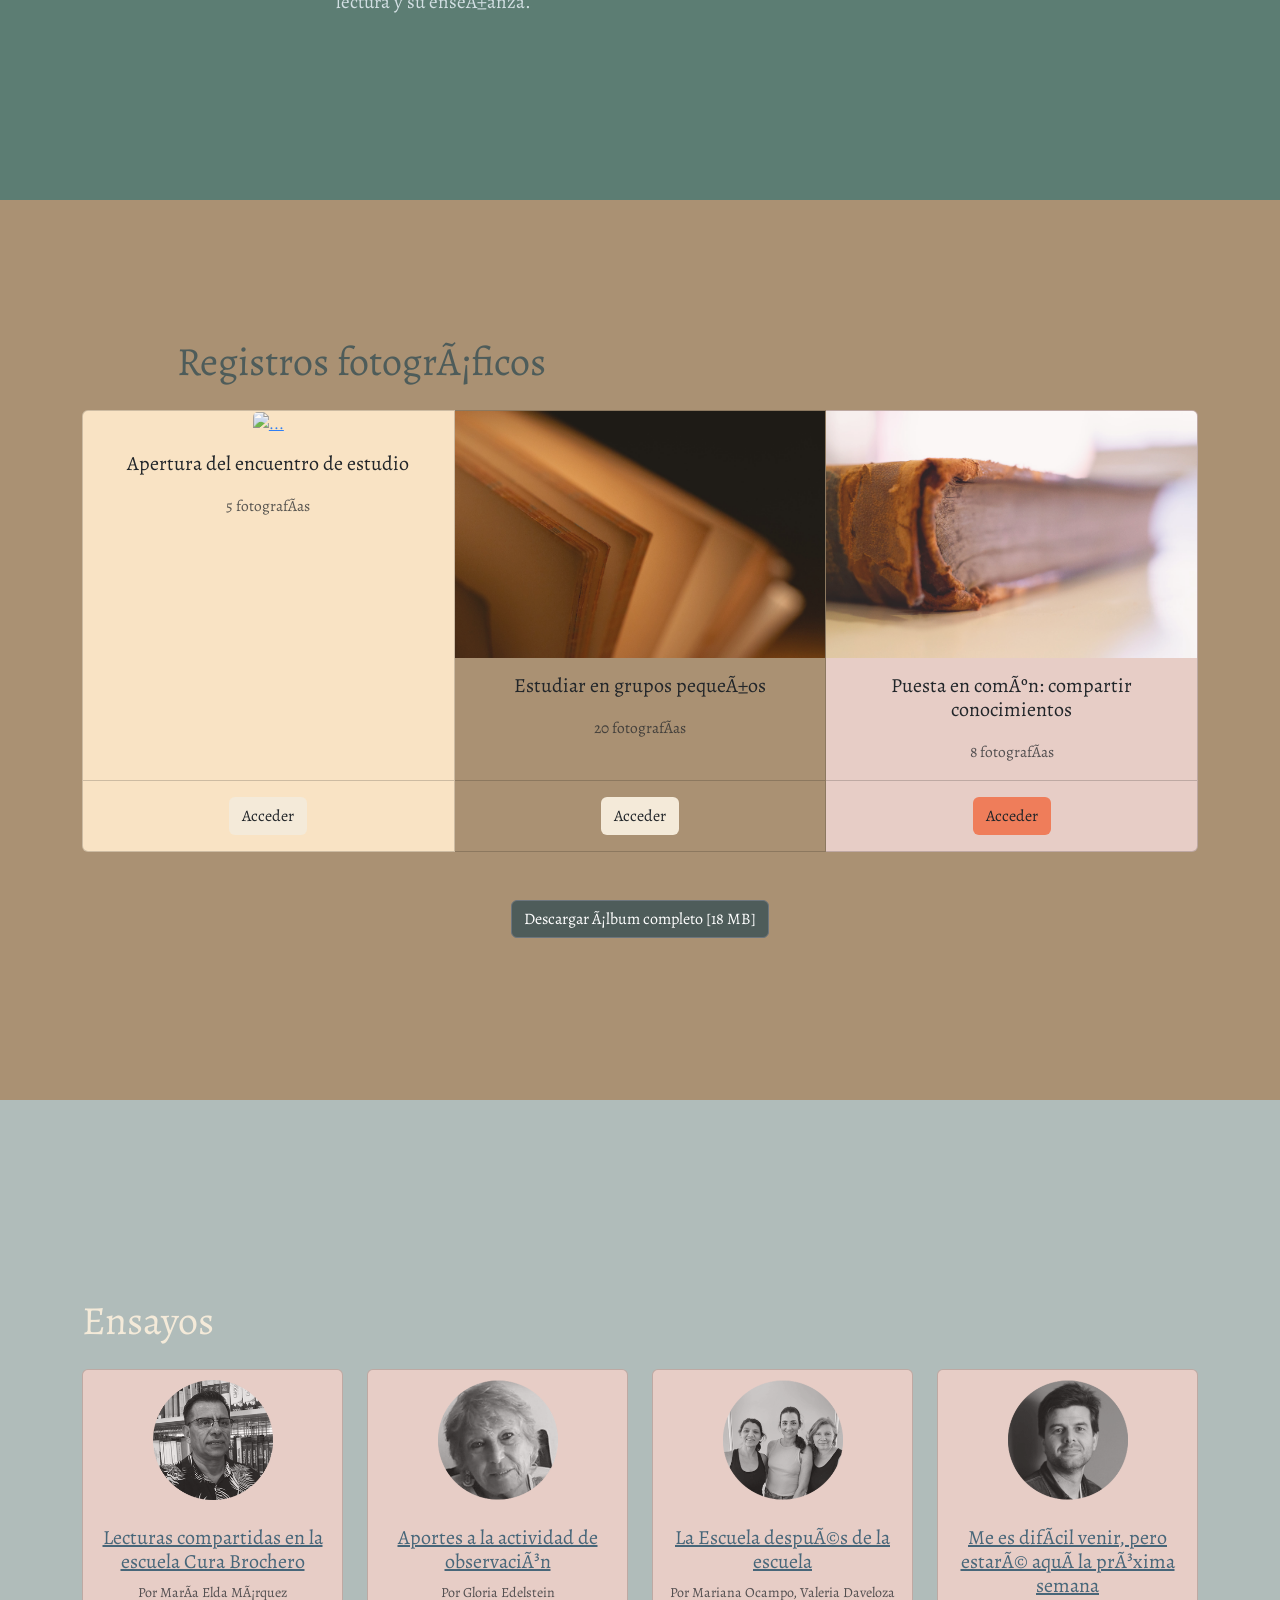
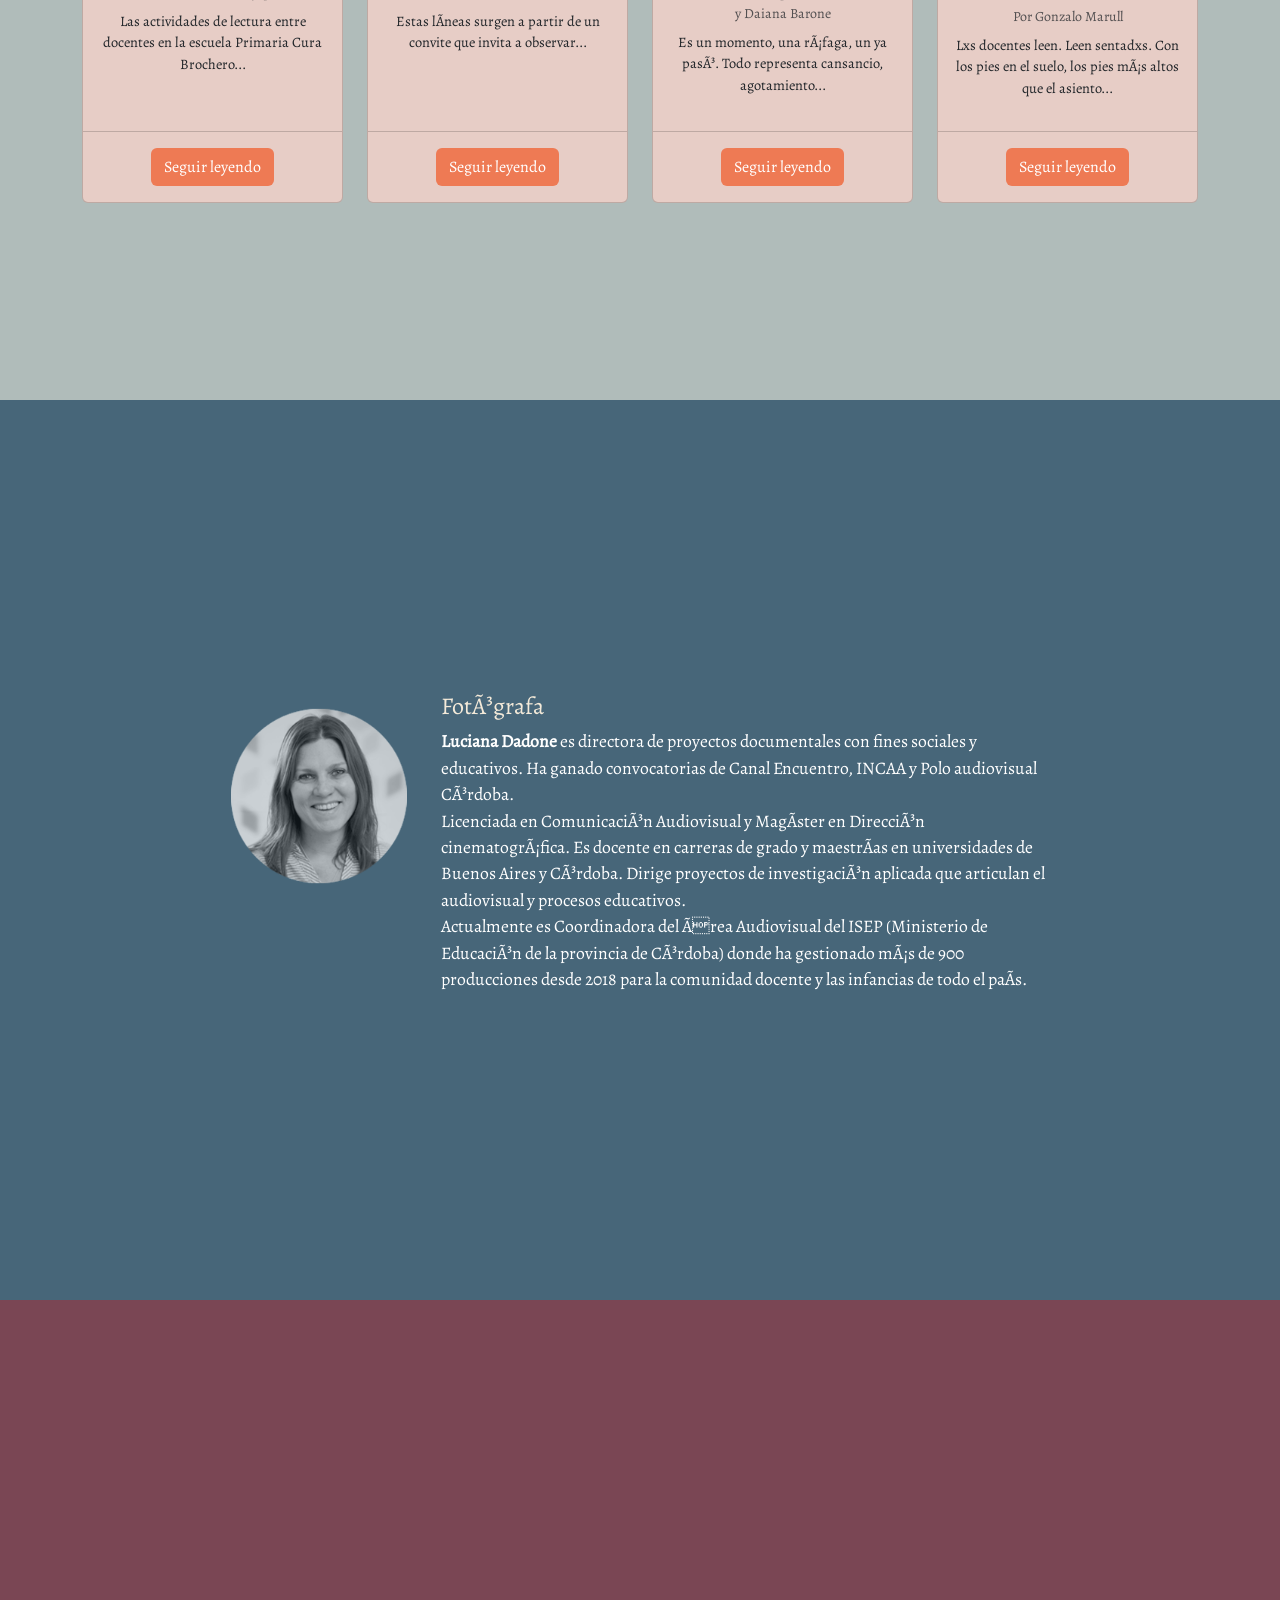
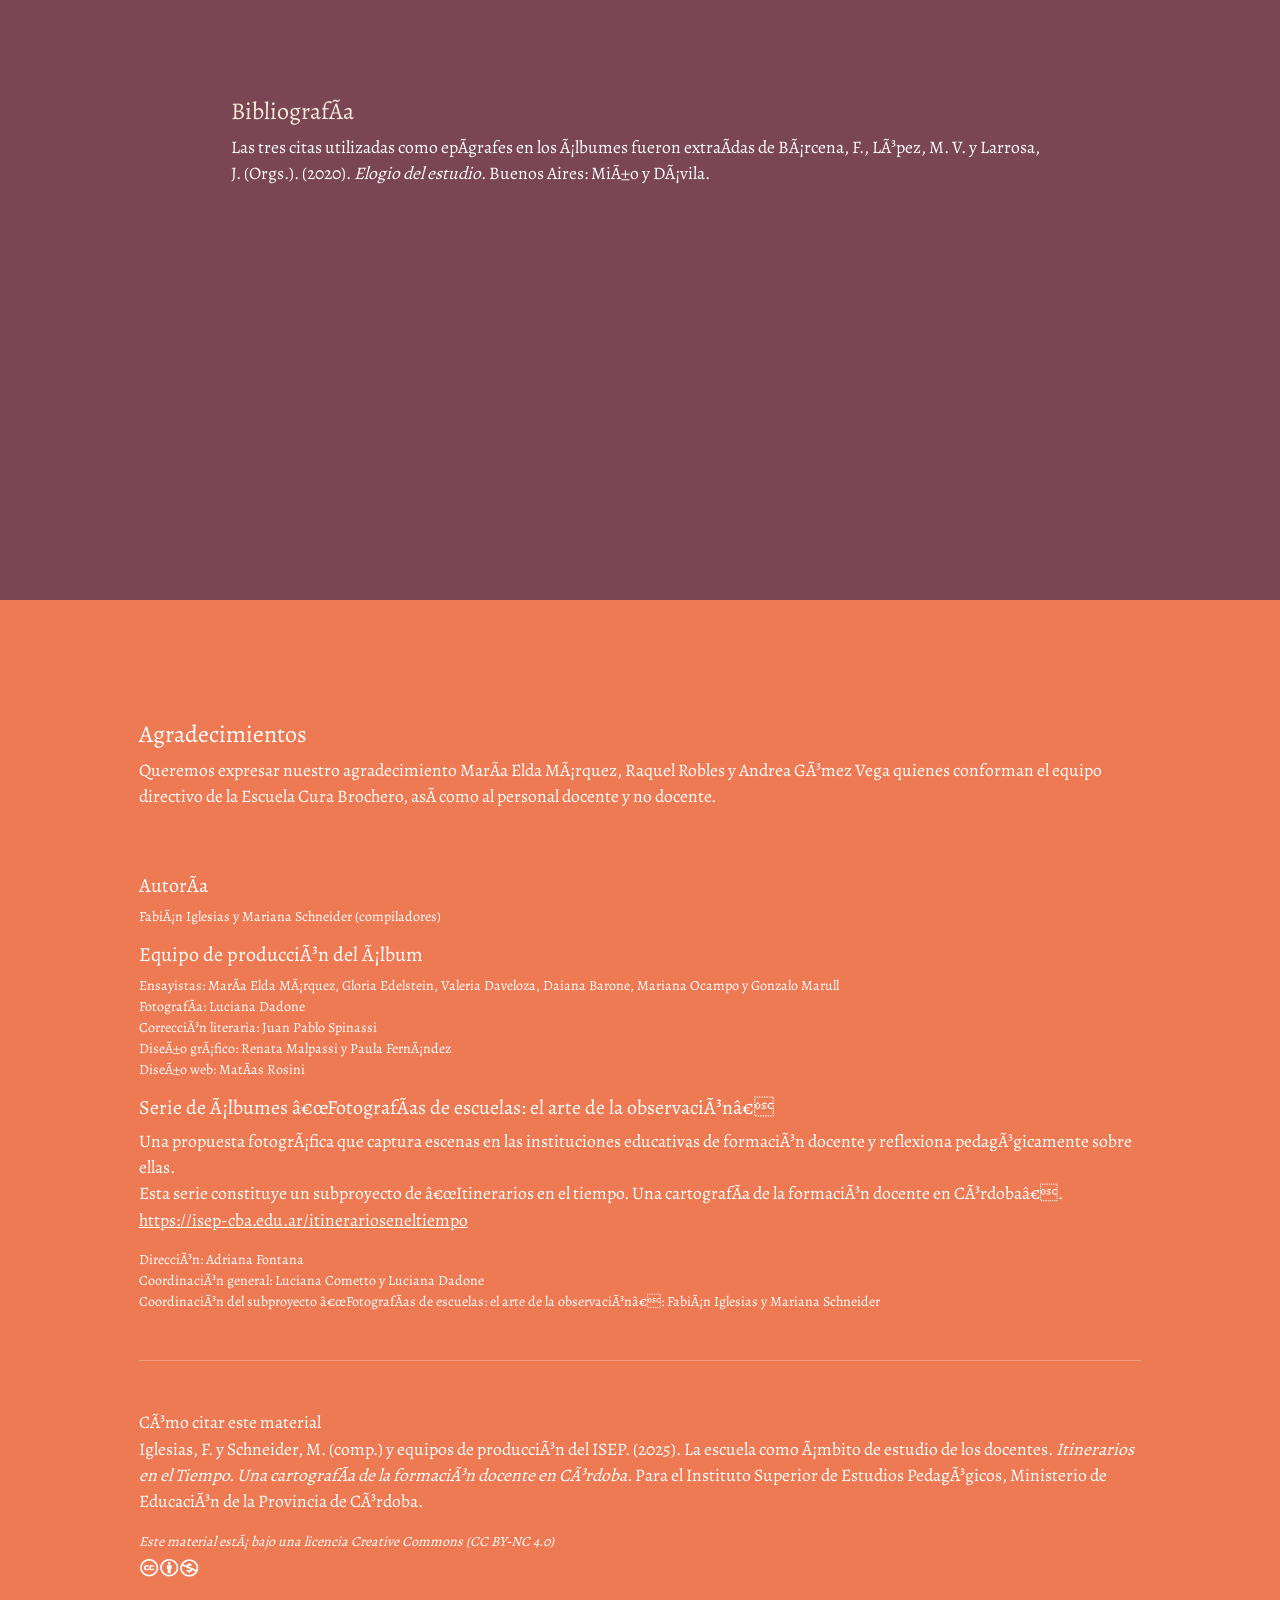
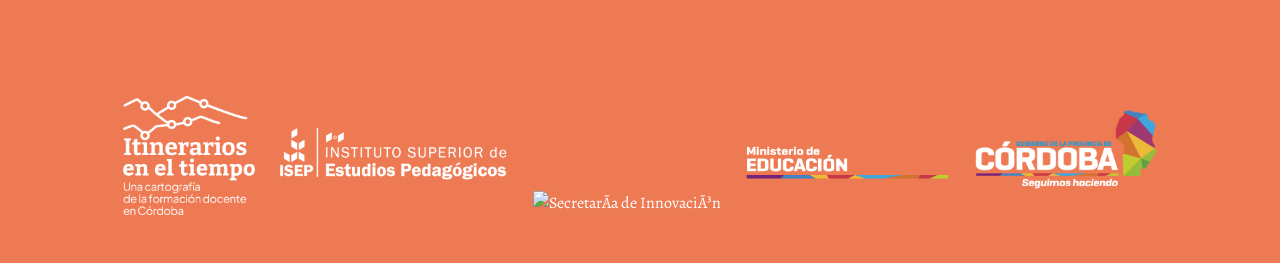
==== commit 2bc06059: "imgs fondos nuevos" ====
--- a/index.html
+++ b/index.html
@@ -99,7 +99,7 @@
   <div class="row justify-content-center">
     <div class="col-sm-12">
       <div class="card-group">
-        <div class="card text-center bg-arena2">
+        <div class="card text-center bg-arena5">
           <a href="secuencia1.html"><img src="img\fotosIT3\1. PRÁCTICAS DE LECTURA\OPTIMIZADAS WEB\CARATULA1.jpg" class="card-img-top" alt="..."></a>
           <div class="card-body">
             <h5 class="card-title">Apertura del encuentro de estudio</h5>
--- a/styles.css
+++ b/styles.css
@@ -146,6 +146,7 @@
 .bg-arena2 {background-color: #aa9173;}
 .bg-arena3 {background-color: #cfaf80;}
 .bg-arena4 {background-color: #f4ead9;}
+.bg-arena5 {background-color: #f9e3c4;}
 
 .verde1 {background-color: #6c734a;}
 .verde2 {background-color: #889770;}
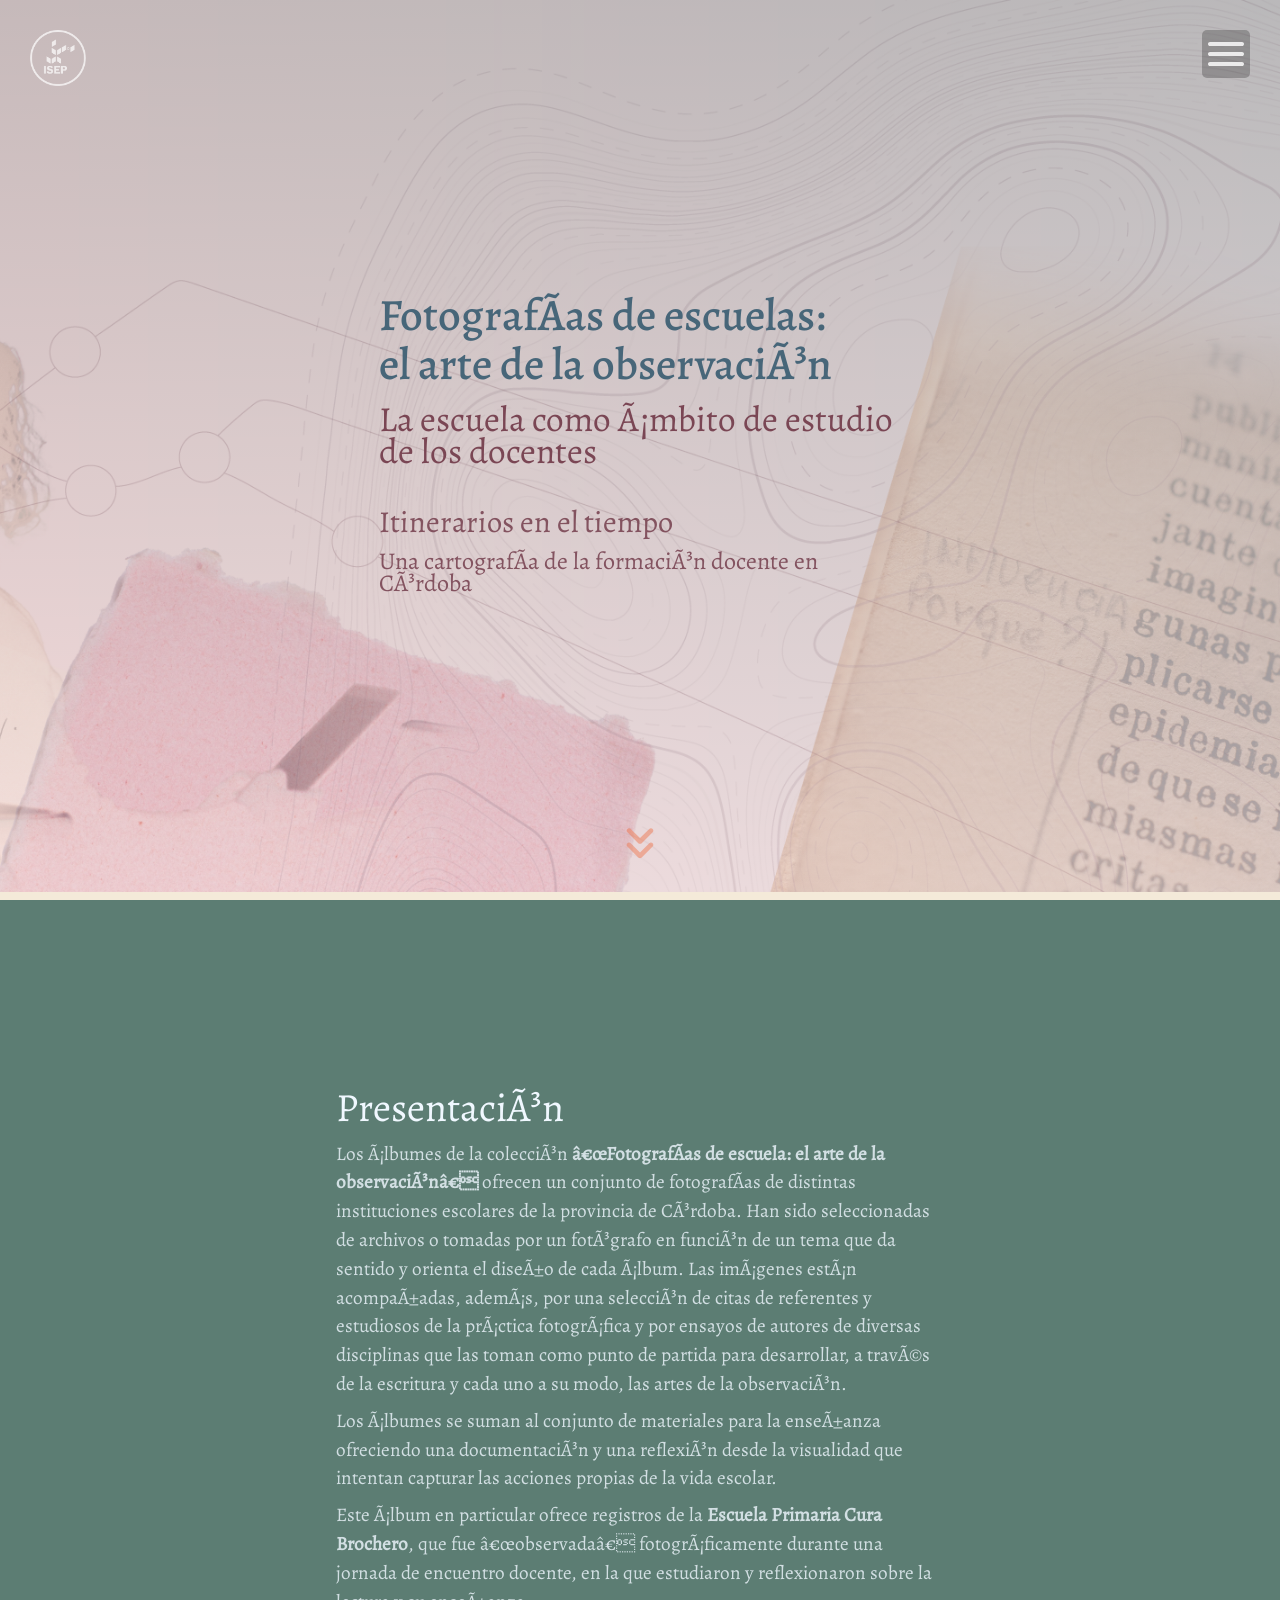
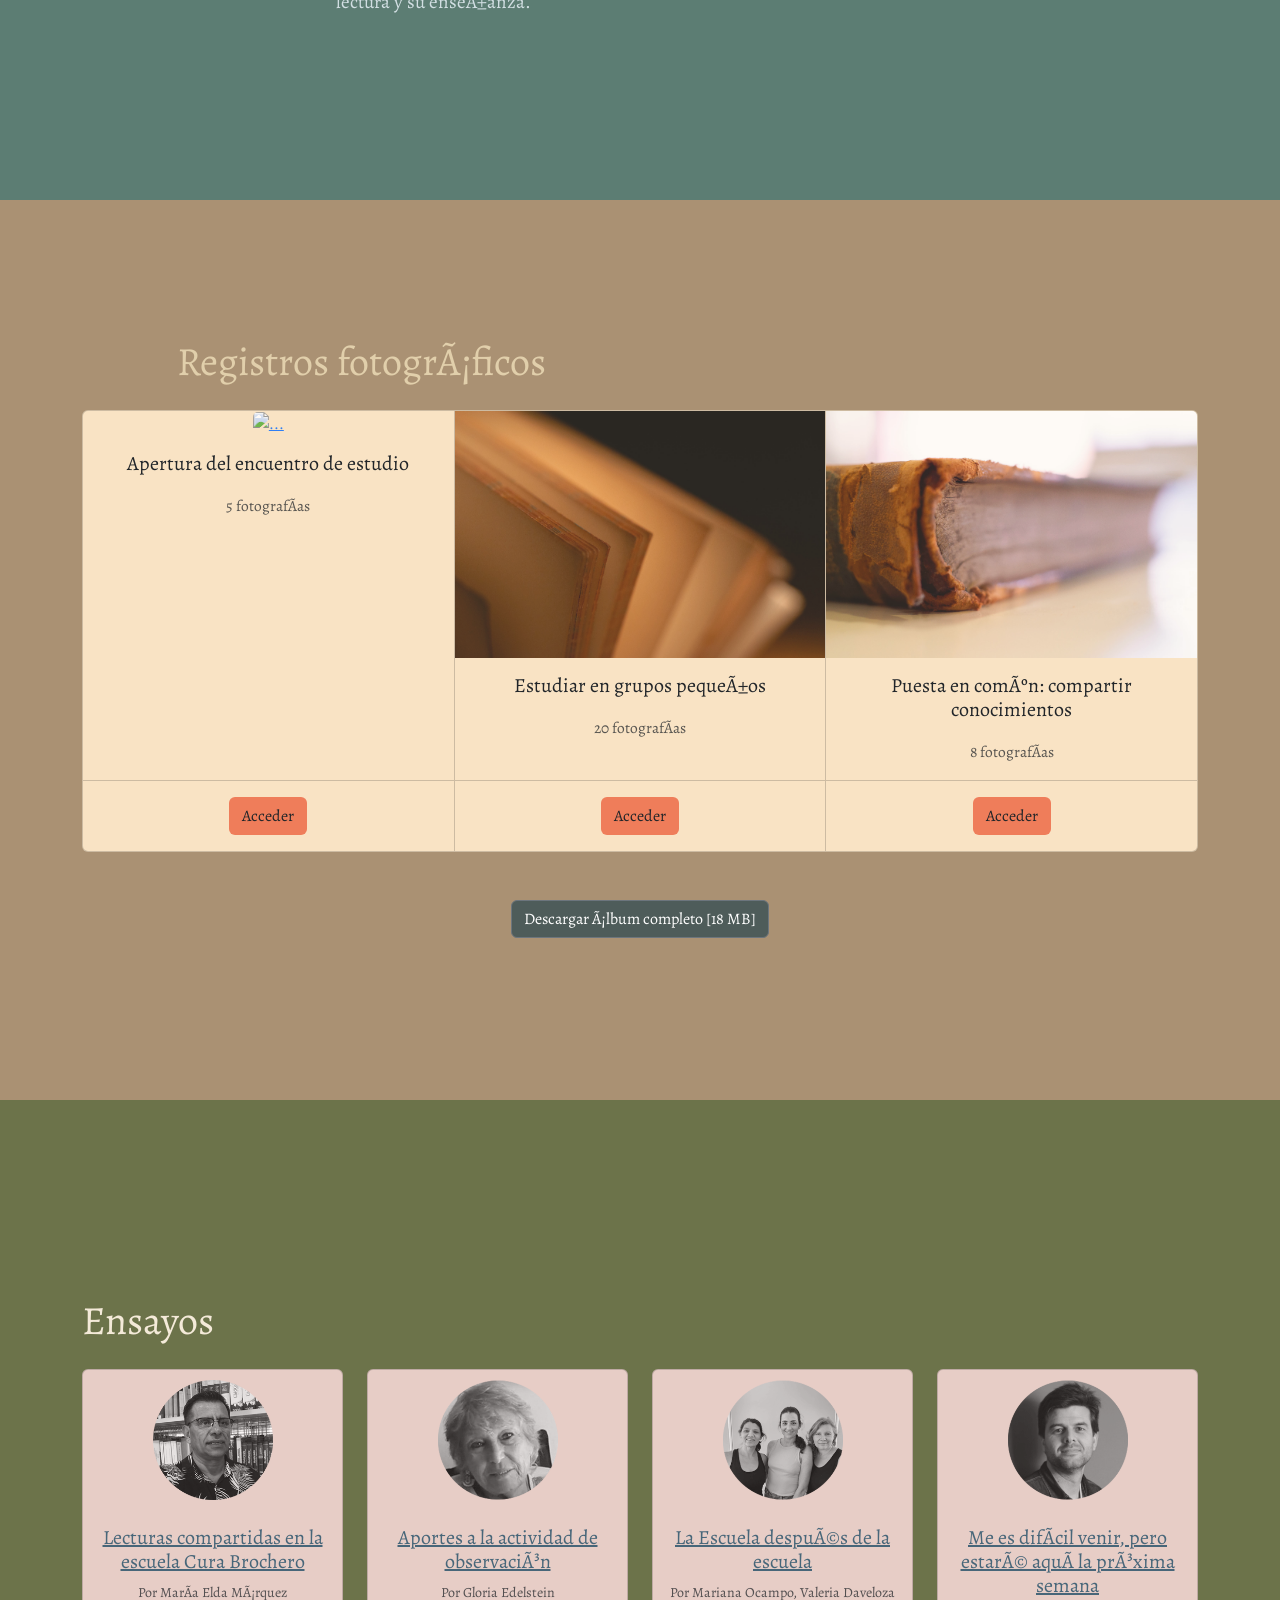
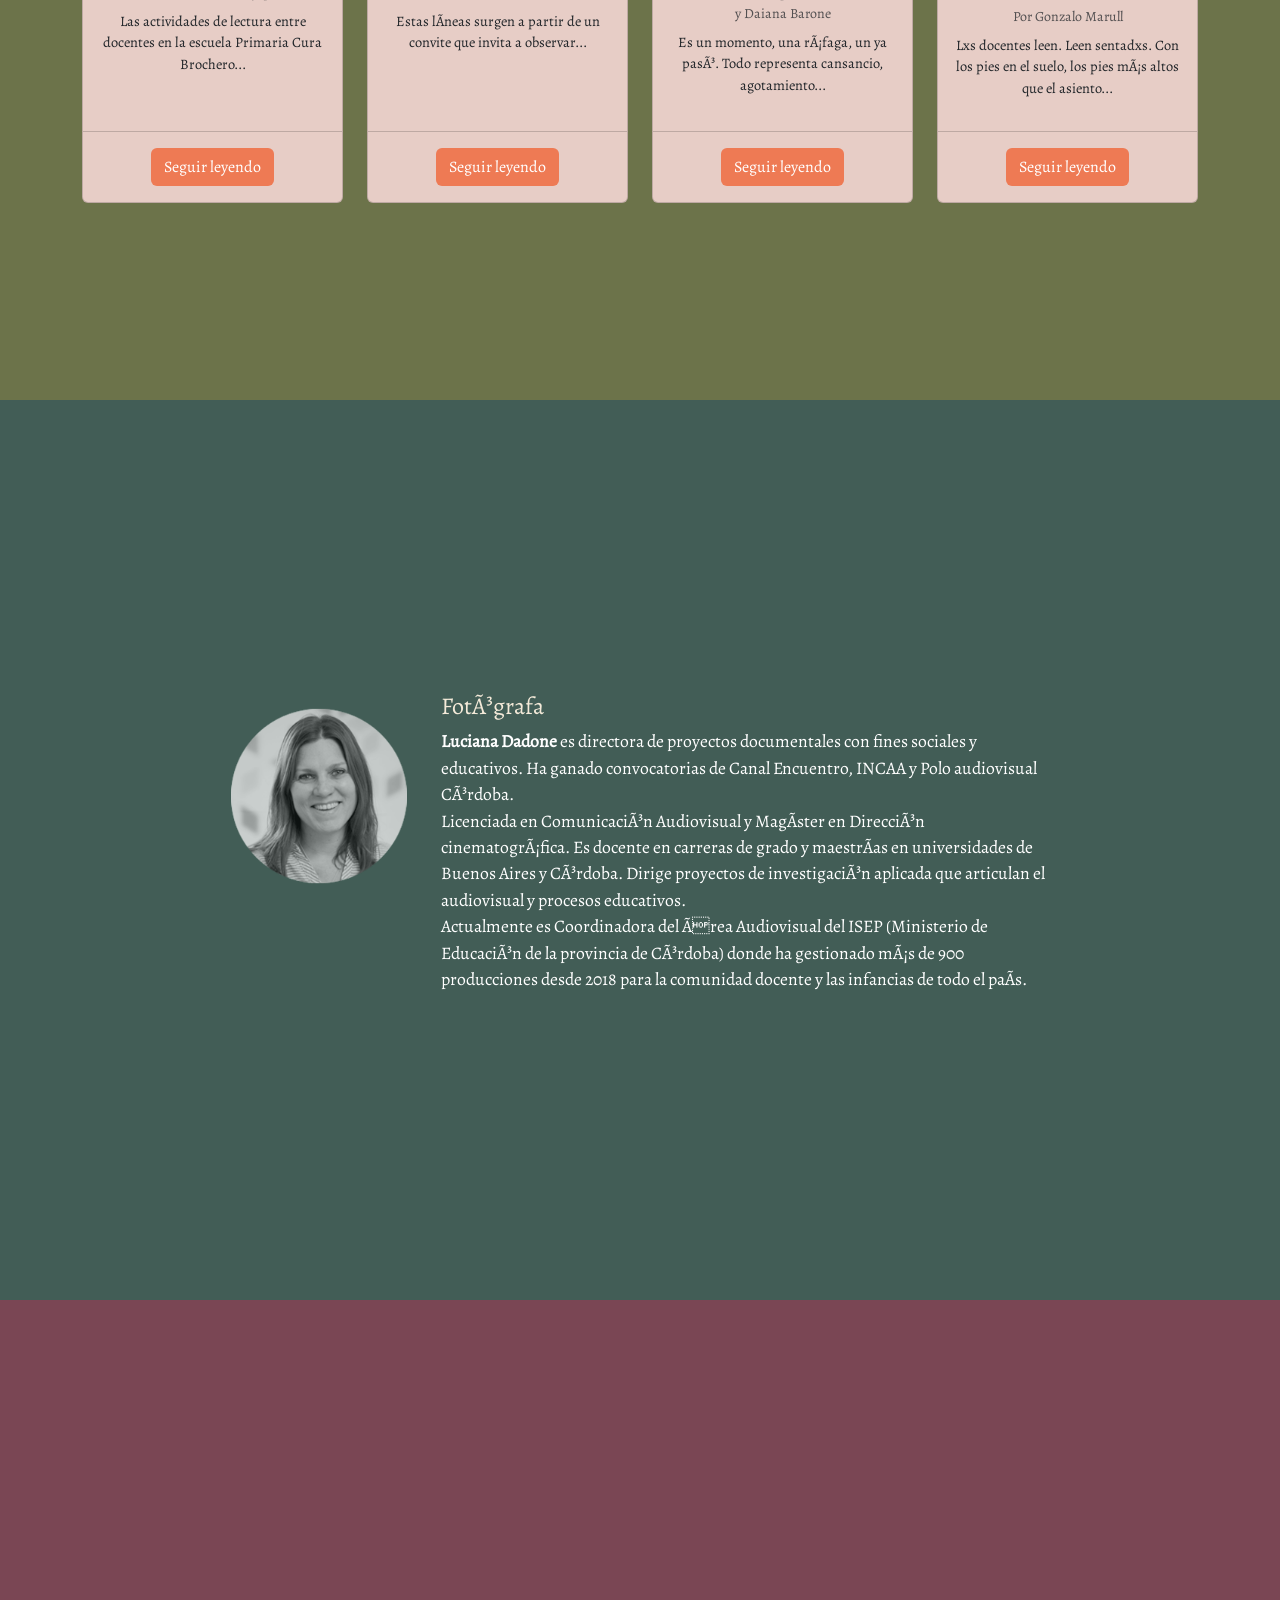
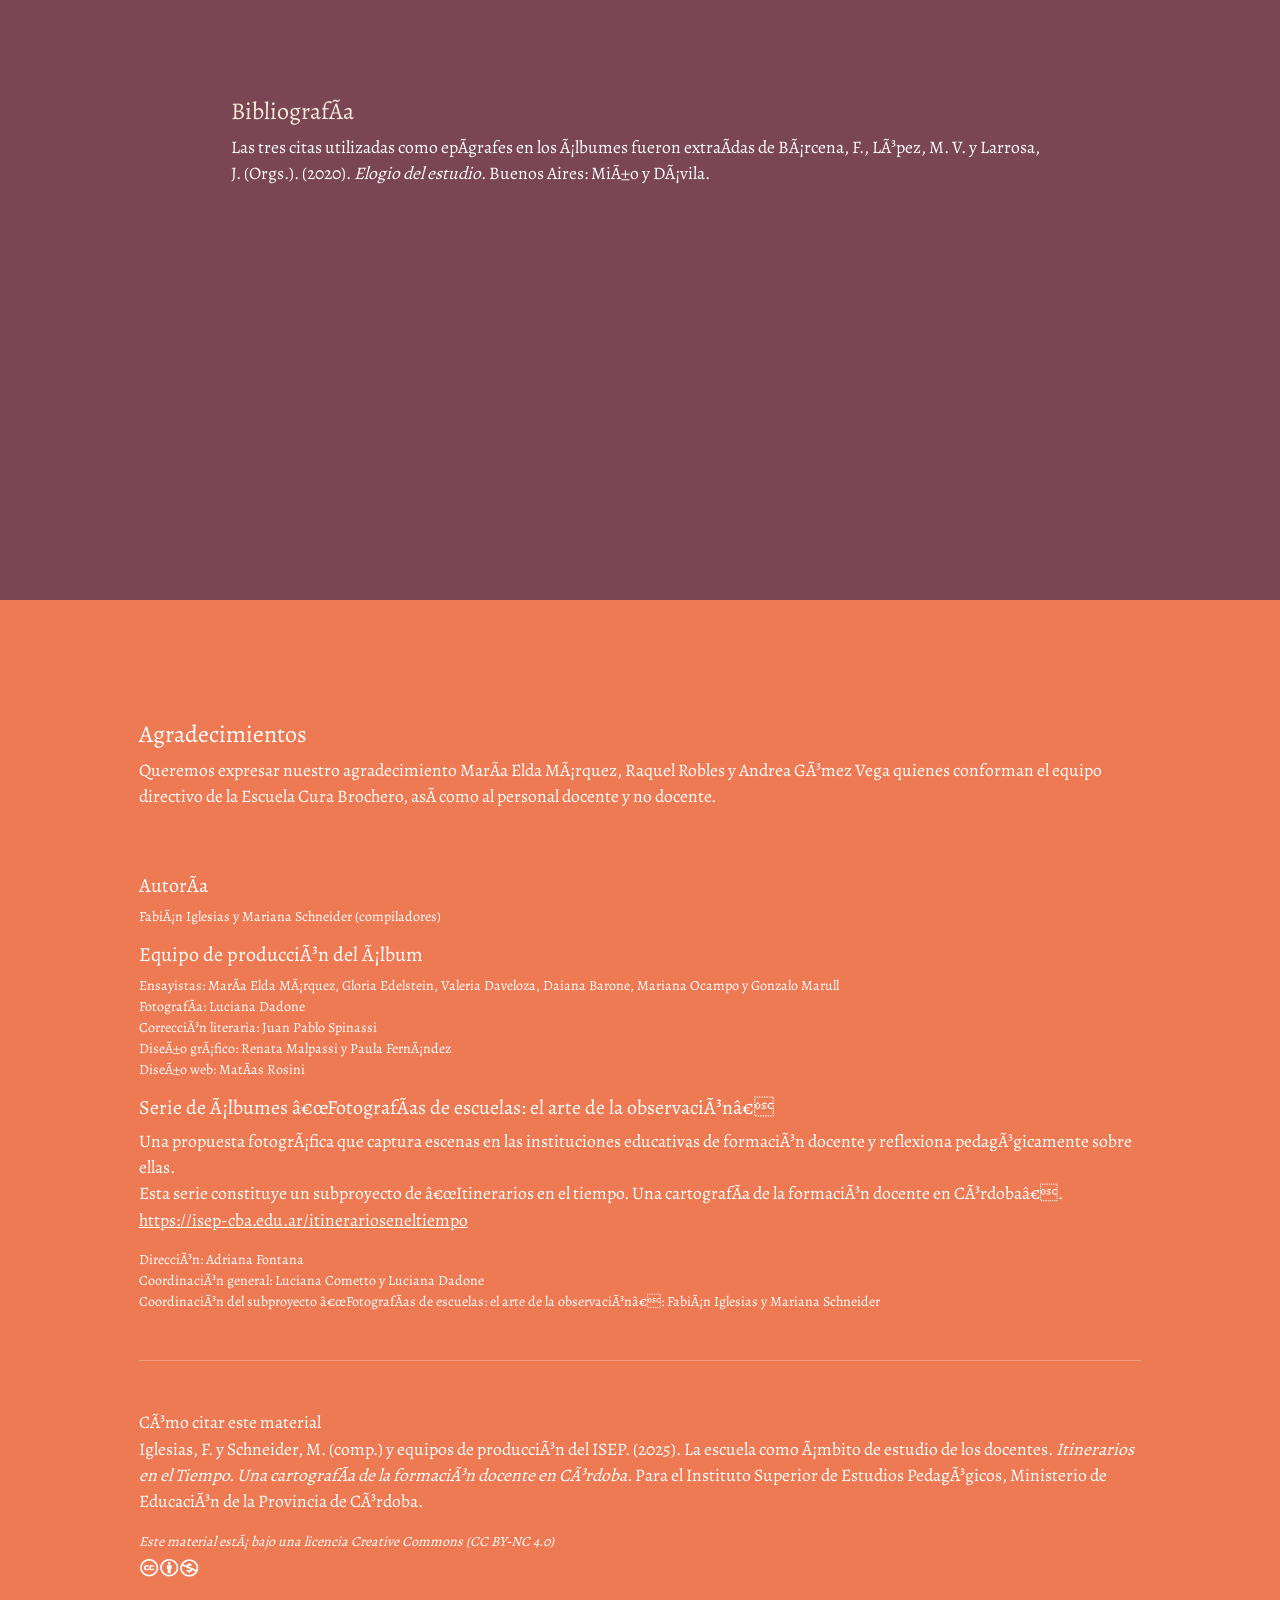
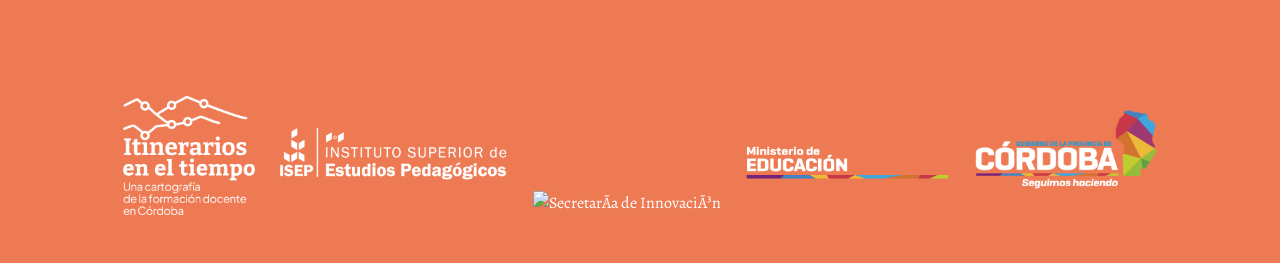
==== commit bb4322de: "colores fondos" ====
--- a/index.html
+++ b/index.html
@@ -88,10 +88,10 @@
 
 <!-- SECCION REGISTROS FOTOGRAFICOS -->
 
-<div id="albumes" class="jumbotron d-flex align-items-center min-vh-100 p-2 bg-arena2 parallax" style="background-image: linear-gradient(to bottom, rgba(0, 38, 38, 0.2), rgba(4, 32, 16, 0.01)), url(img/Img_fondo_albumes.png); background-size: cover; background-position: center;">
+<div id="albumes" class="jumbotron d-flex align-items-center min-vh-100 p-2 bg-arena2 parallax" style="background-image: linear-gradient(to bottom, rgba(0, 38, 38, 0.2), rgba(4, 32, 16, 0.01)), url(img/IT4/Img_fondo_albumes_aa9173.png); background-size: cover; background-position: center;">
   <div class="container">
     <div class="row justify-content-center">
-      <div class="col-sm-10 verdemusgo" style="margin: auto;">
+      <div class="col-sm-10 beige" style="margin: auto;">
         <p class="h1 my-4">Registros fotográficos</p>
 
       </div>
@@ -107,10 +107,10 @@
             <p class="card-text"><small class="text-body-secondary">5 fotografías</small></p>
           </div>
           <div class="card-footer bg-transparent p-3">
-            <a href="secuencia1.html" class="btn bg-arena4">Acceder</a>
-          </div>
-        </div>
-        <div class="card text-center bg-arena2">
+            <a href="secuencia1.html" class="btn bg-rosa3">Acceder</a>
+          </div>
+        </div>
+        <div class="card text-center bg-arena5">
           <a href="secuencia2.html"><img src="img\fotosIT3\2. ESPACIOS DE LECTURA\OPTIMIZADAS WEB\CARATULA3_ESPACIOS-DE-LECTURA.jpg" class="card-img-top" alt="..."></a>
           <div class="card-body">
             <h5 class="card-title">Estudiar en grupos pequeños</h5>
@@ -118,10 +118,10 @@
             <p class="card-text"><small class="text-body-secondary">20 fotografías</small></p>
           </div>
           <div class="card-footer bg-transparent p-3">
-            <a href="secuencia2.html" class="btn bg-arena4">Acceder</a>
-          </div>
-        </div>
-        <div class="card text-center bg-rosa2">
+            <a href="secuencia2.html" class="btn bg-rosa3">Acceder</a>
+          </div>
+        </div>
+        <div class="card text-center bg-arena5">
           <a href="secuencia3.html"><img src="img\fotosIT3\3. SOPORTES PARA LA LECTURA\OPTIMIZADAS WEB\CARATULA2_SOPORTES-DE-LECTURA.jpg" class="card-img-top" alt="..."></a>
           <div class="card-body">
             <h5 class="card-title">Puesta en común: compartir conocimientos</h5>
@@ -148,7 +148,7 @@
 
 
 <!-- SECCION ENSAYOS -->
-<div id="ensayos" class="jumbotron d-flex align-items-center min-vh-100 p-2 bg-azul6">
+<div id="ensayos" class="jumbotron d-flex align-items-center min-vh-100 p-2 verde1">
   <div class="container">
 
     <!-- TITULO (alineado a la izquierda como antes) -->
@@ -253,7 +253,7 @@
 
 <!-- BLOQUE FOTOGRAFO -->
 
-<div id="fotografo" class="jumbotron d-flex align-items-center min-vh-100 p-2 bg-azulino">
+<div id="fotografo" class="jumbotron d-flex align-items-center min-vh-100 p-2 bg-verdeoscuro">
   <div class="container-fluid" >
     <div class="row justify-content-center">
       <div class="col-sm-2 text-left">
--- a/styles.css
+++ b/styles.css
@@ -97,11 +97,13 @@
 .verdeagua {color: #a1d1cb;}
 .verdemusgo {color: #4e5c5a;}
 
+
 .bg-bordo {background-color: #7a4654;}
 .bg-naranja {background-color: #ee7a54;}
 .bg-beige {background-color: #e1cfab;}
 .bg-verdeagua {background-color: #a1d1cb;}
 .bg-verdemusgo {background-color: #4e5c5a;}
+.bg-verdeoscuro {background-color: #425d56;}
 .bg-azulino {background-color: #476679;}
 .bg-lila {background-color: #878292;}
 
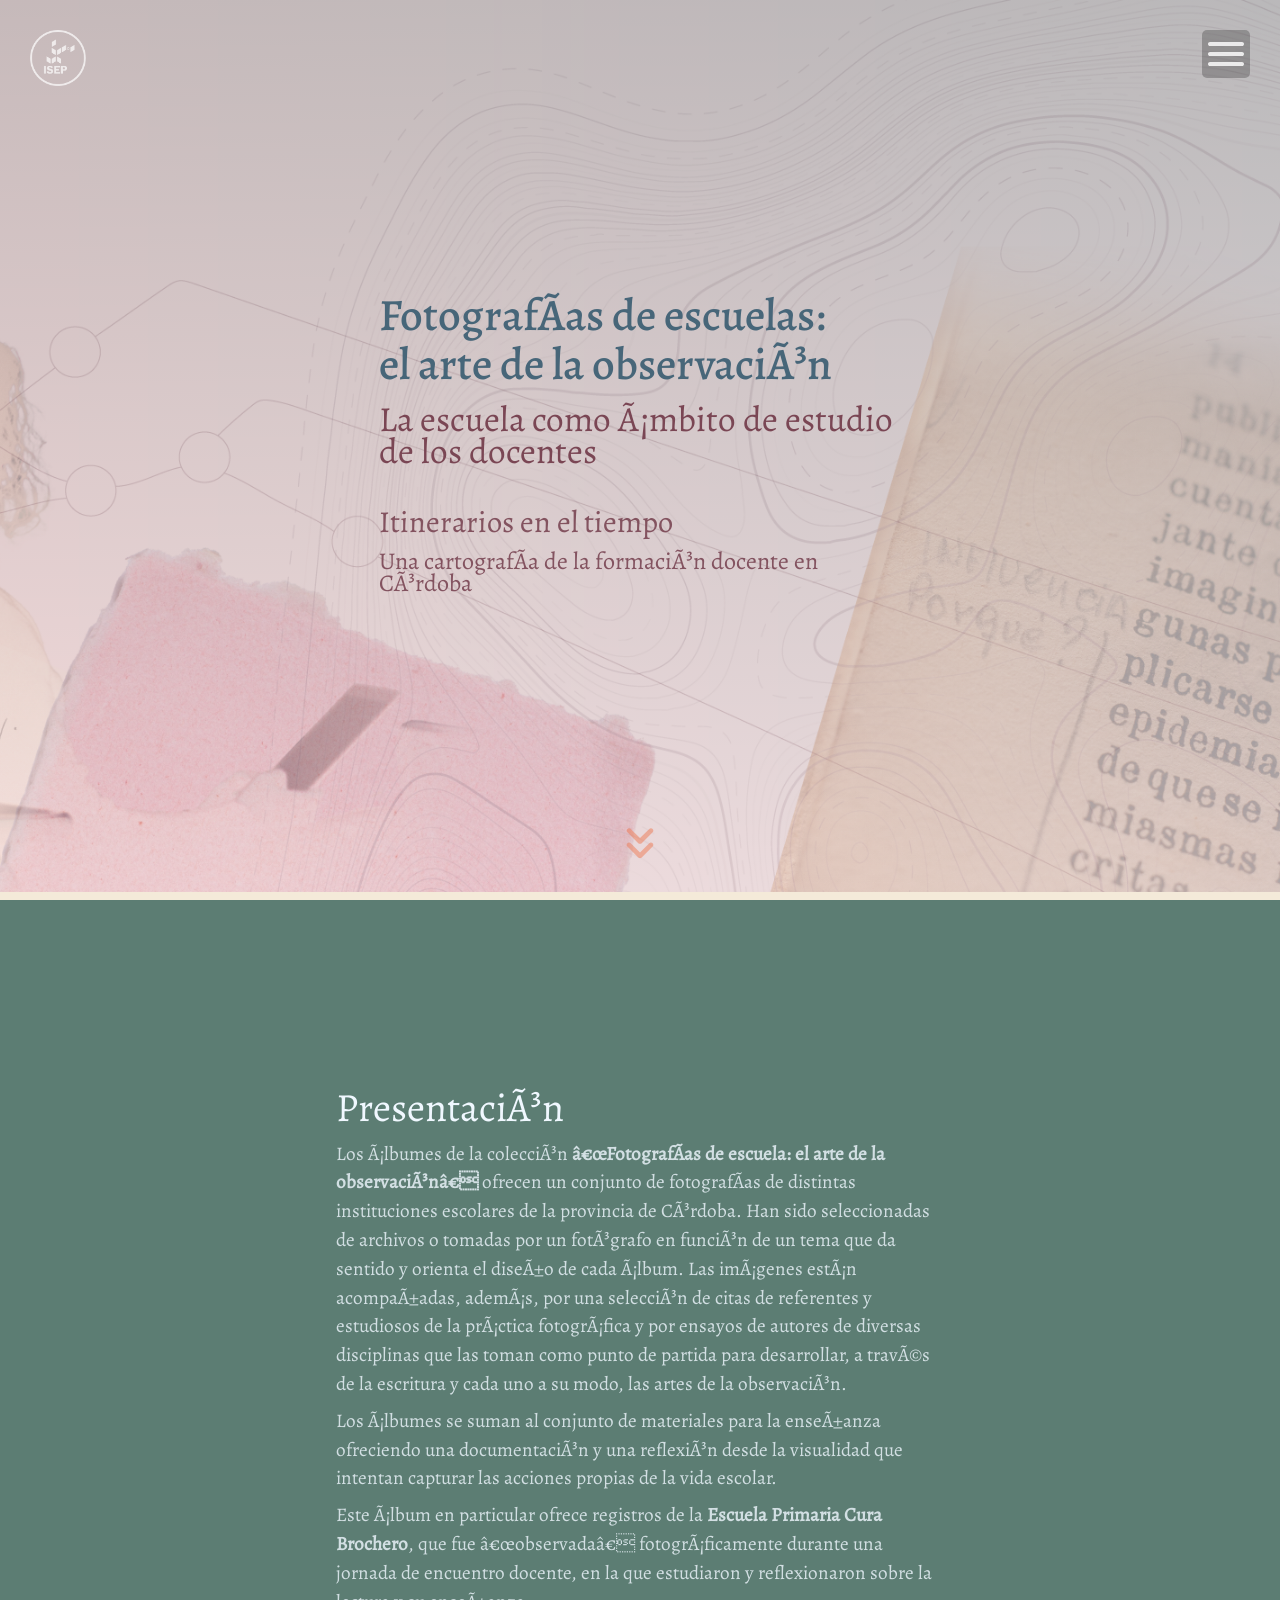
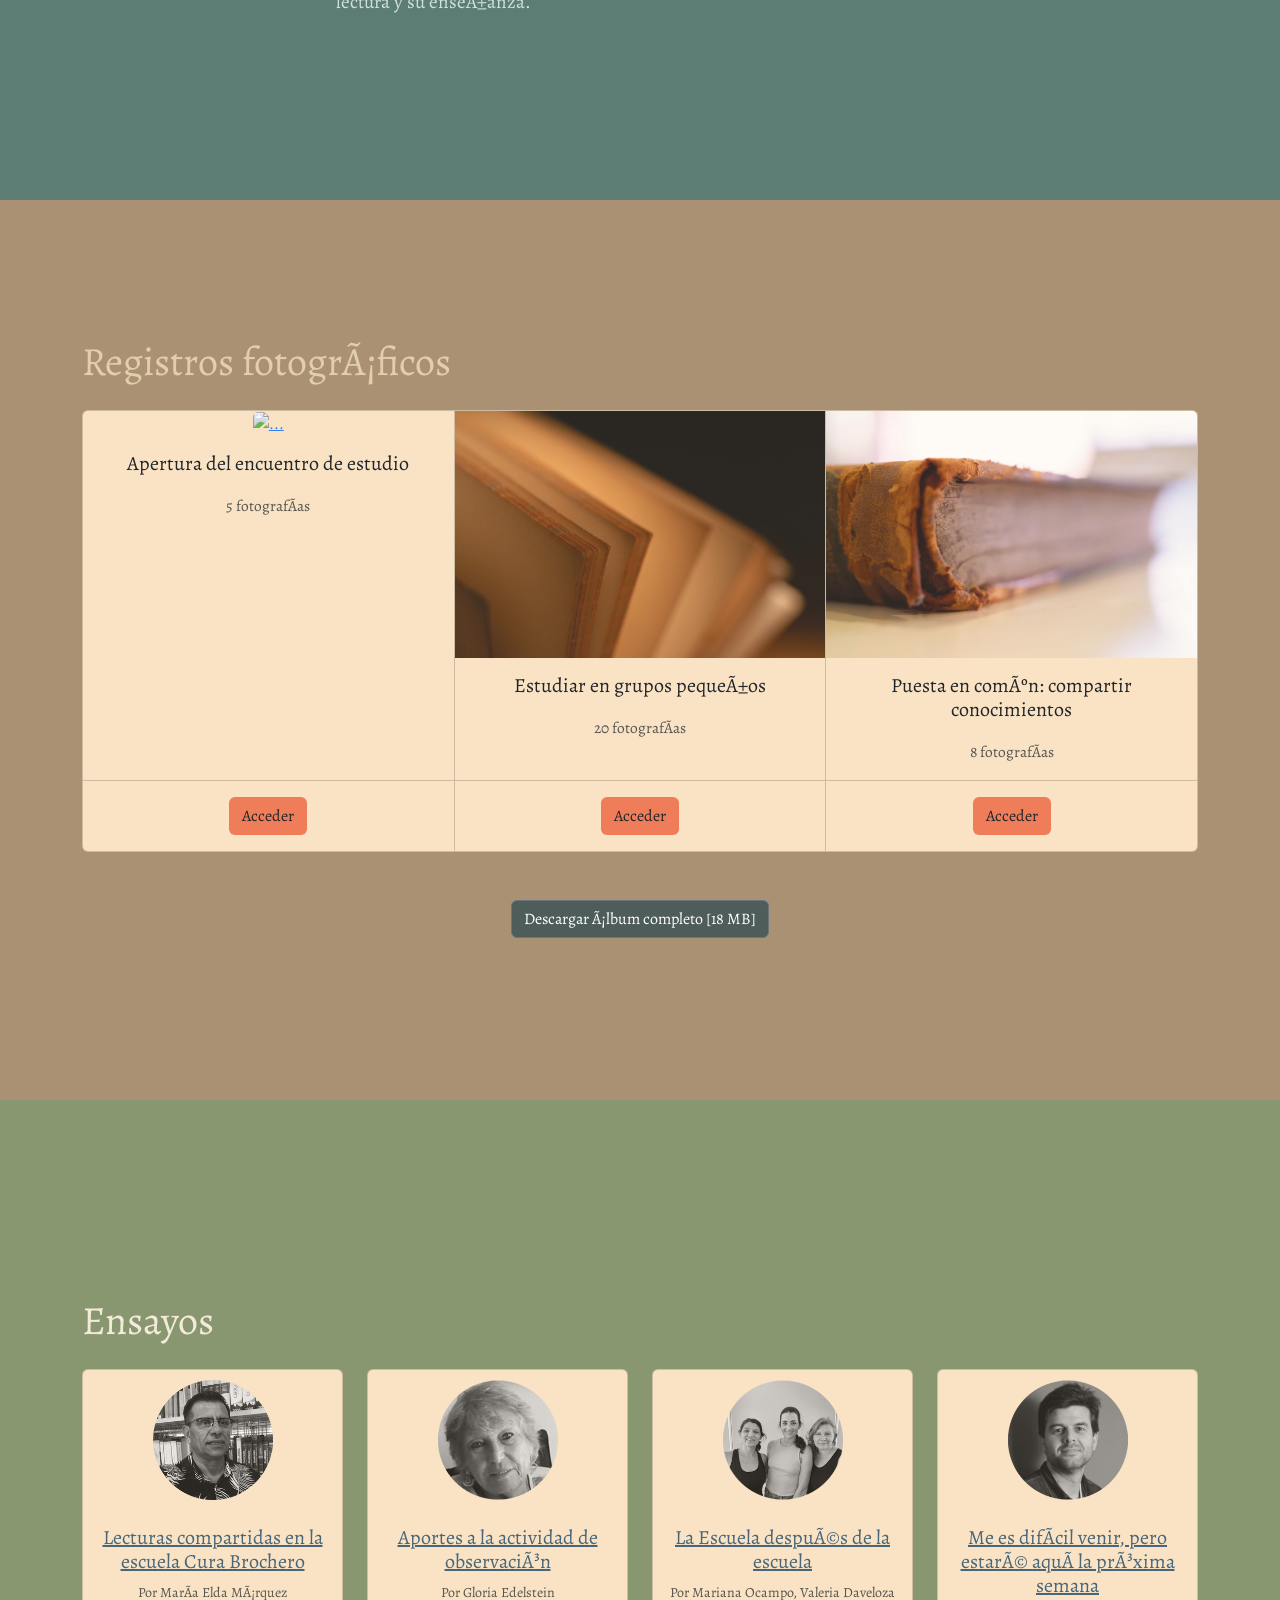
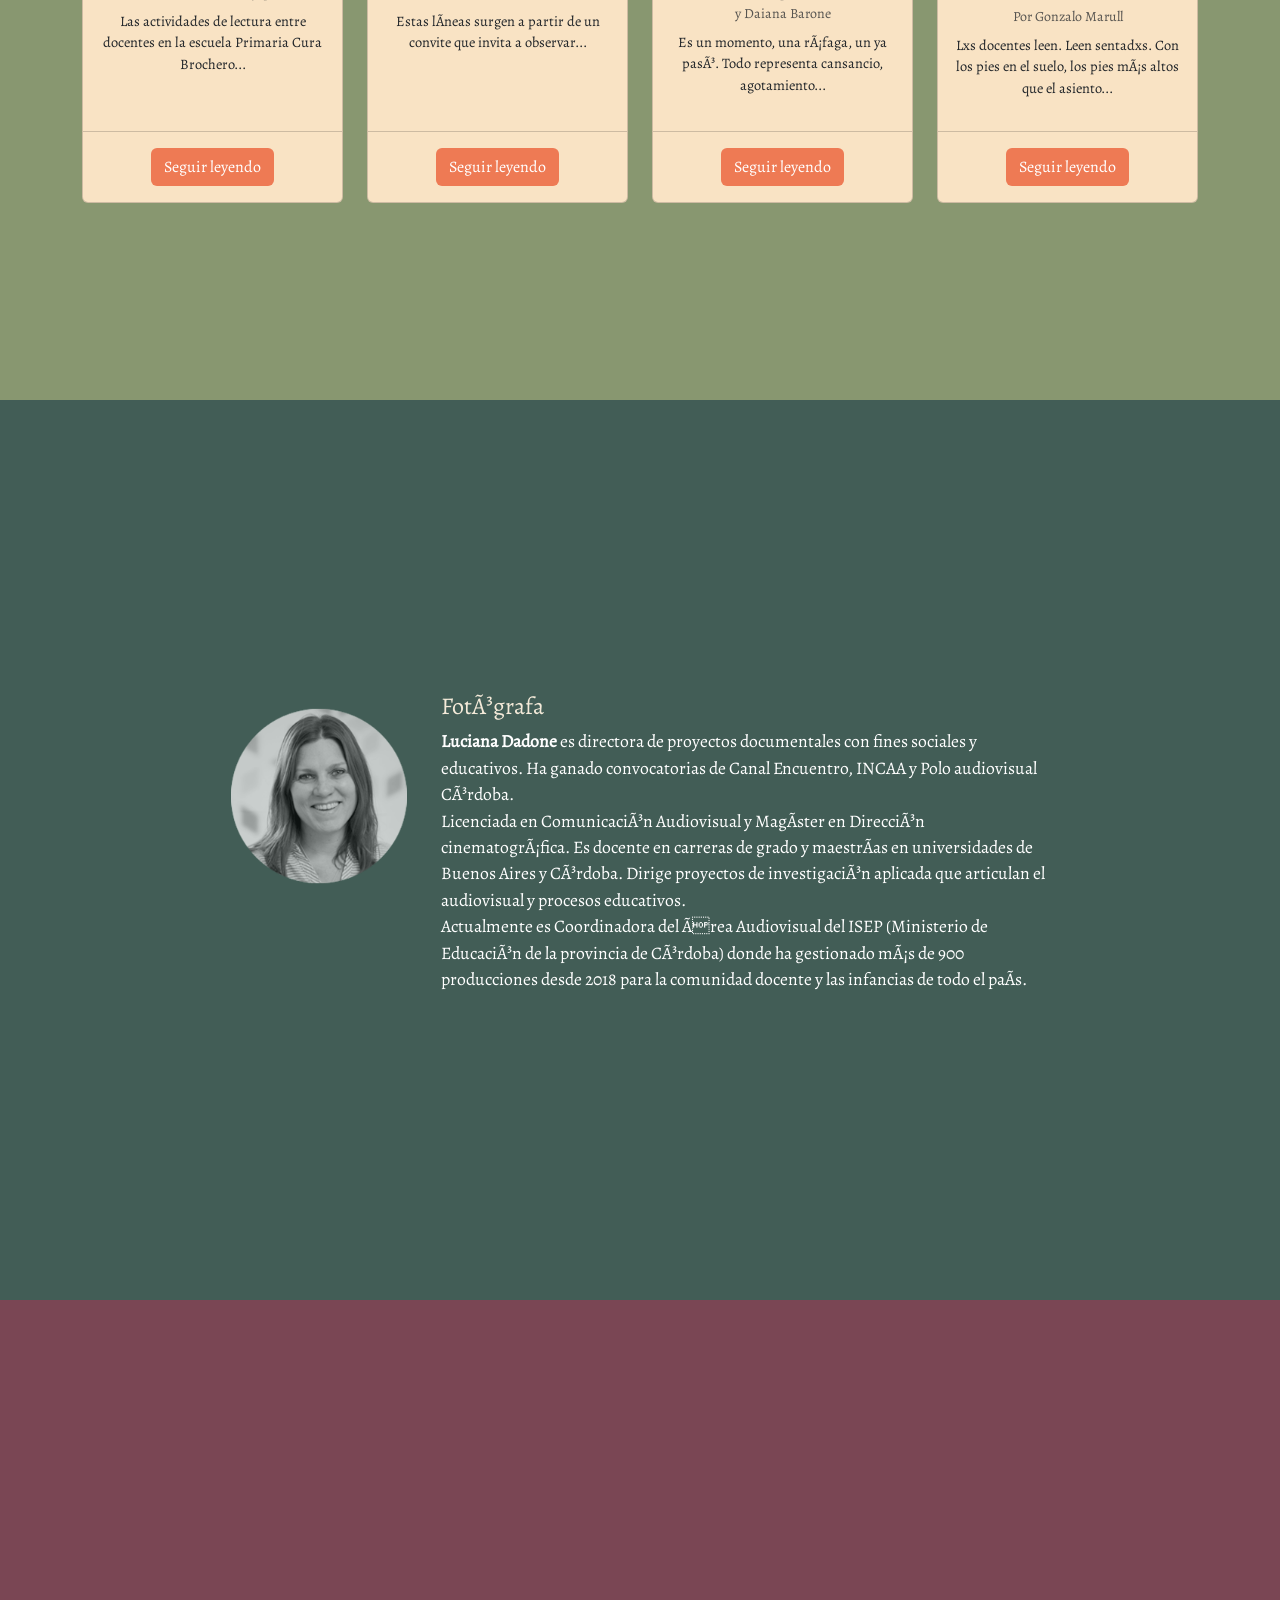
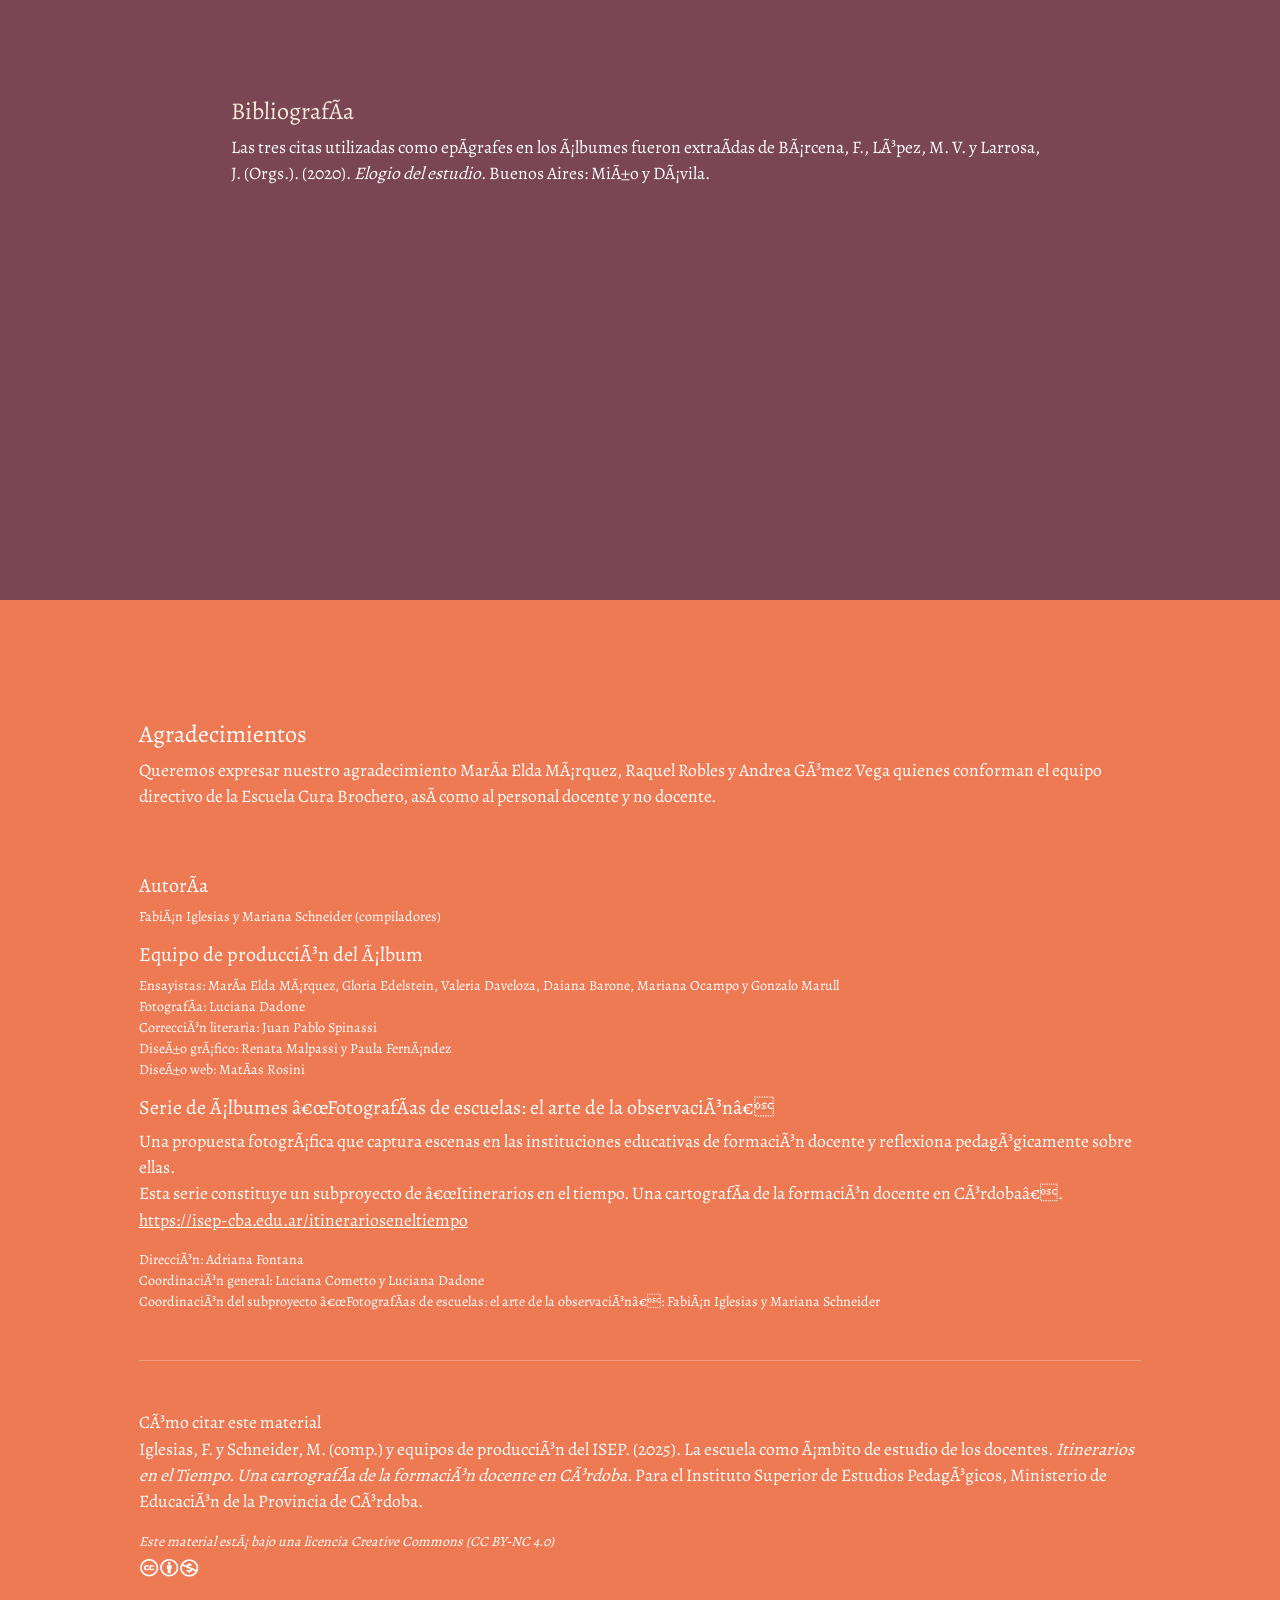
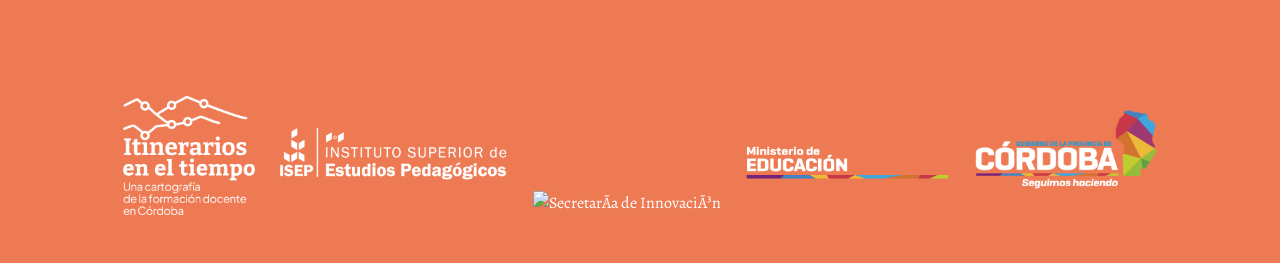
==== commit 65336cba: "foto marquez" ====
--- a/index.html
+++ b/index.html
@@ -90,12 +90,11 @@
 
 <div id="albumes" class="jumbotron d-flex align-items-center min-vh-100 p-2 bg-arena2 parallax" style="background-image: linear-gradient(to bottom, rgba(0, 38, 38, 0.2), rgba(4, 32, 16, 0.01)), url(img/IT4/Img_fondo_albumes_aa9173.png); background-size: cover; background-position: center;">
   <div class="container">
-    <div class="row justify-content-center">
-      <div class="col-sm-10 beige" style="margin: auto;">
-        <p class="h1 my-4">Registros fotográficos</p>
-
-      </div>
-    </div>
+    <div class="row">
+  <div class="col-sm-10 beige">
+    <p class="h1 my-4">Registros fotográficos</p>
+  </div>
+</div>
   <div class="row justify-content-center">
     <div class="col-sm-12">
       <div class="card-group">
@@ -148,7 +147,7 @@
 
 
 <!-- SECCION ENSAYOS -->
-<div id="ensayos" class="jumbotron d-flex align-items-center min-vh-100 p-2 verde1">
+<div id="ensayos" class="jumbotron d-flex align-items-center min-vh-100 p-2 verde2">
   <div class="container">
 
     <!-- TITULO (alineado a la izquierda como antes) -->
@@ -163,7 +162,7 @@
 
       <!-- ENSAYO 1 -->
       <div class="col-12 col-sm-6 col-md-3 mb-4">
-        <div class="card bg-rosa2 text-center h-100 d-flex flex-column">
+        <div class="card bg-arena5 text-center h-100 d-flex flex-column">
           <a href="ensayo6.html">
             <img src="img/fotosIT3/ensayistas/J_Melian.png" class="card-img-top img-fluid" alt="">
           </a>
@@ -184,7 +183,7 @@
 
       <!-- ENSAYO 2 -->
       <div class="col-12 col-sm-6 col-md-3 mb-4">
-        <div class="card bg-rosa2 text-center h-100 d-flex flex-column">
+        <div class="card bg-arena5 text-center h-100 d-flex flex-column">
           <a href="ensayo2.html">
             <img src="img/IT4/Ensayistas/Edelstein.png" class="card-img-top img-fluid" alt="">
           </a>
@@ -205,7 +204,7 @@
 
       <!-- ENSAYO 3 -->
       <div class="col-12 col-sm-6 col-md-3 mb-4">
-        <div class="card bg-rosa2 text-center h-100 d-flex flex-column">
+        <div class="card bg-arena5 text-center h-100 d-flex flex-column">
           <a href="ensayo3.html">
             <img src="img/IT4/Ensayistas/Tres_autoras.png" class="card-img-top img-fluid" alt="">
           </a>
@@ -226,7 +225,7 @@
 
       <!-- ENSAYO 4 -->
       <div class="col-12 col-sm-6 col-md-3 mb-4">
-        <div class="card bg-rosa2 text-center h-100 d-flex flex-column">
+        <div class="card bg-arena5 text-center h-100 d-flex flex-column">
           <a href="ensayo4.html">
             <img src="img/IT4/Ensayistas/Marull.png" class="card-img-top img-fluid" alt="">
           </a>
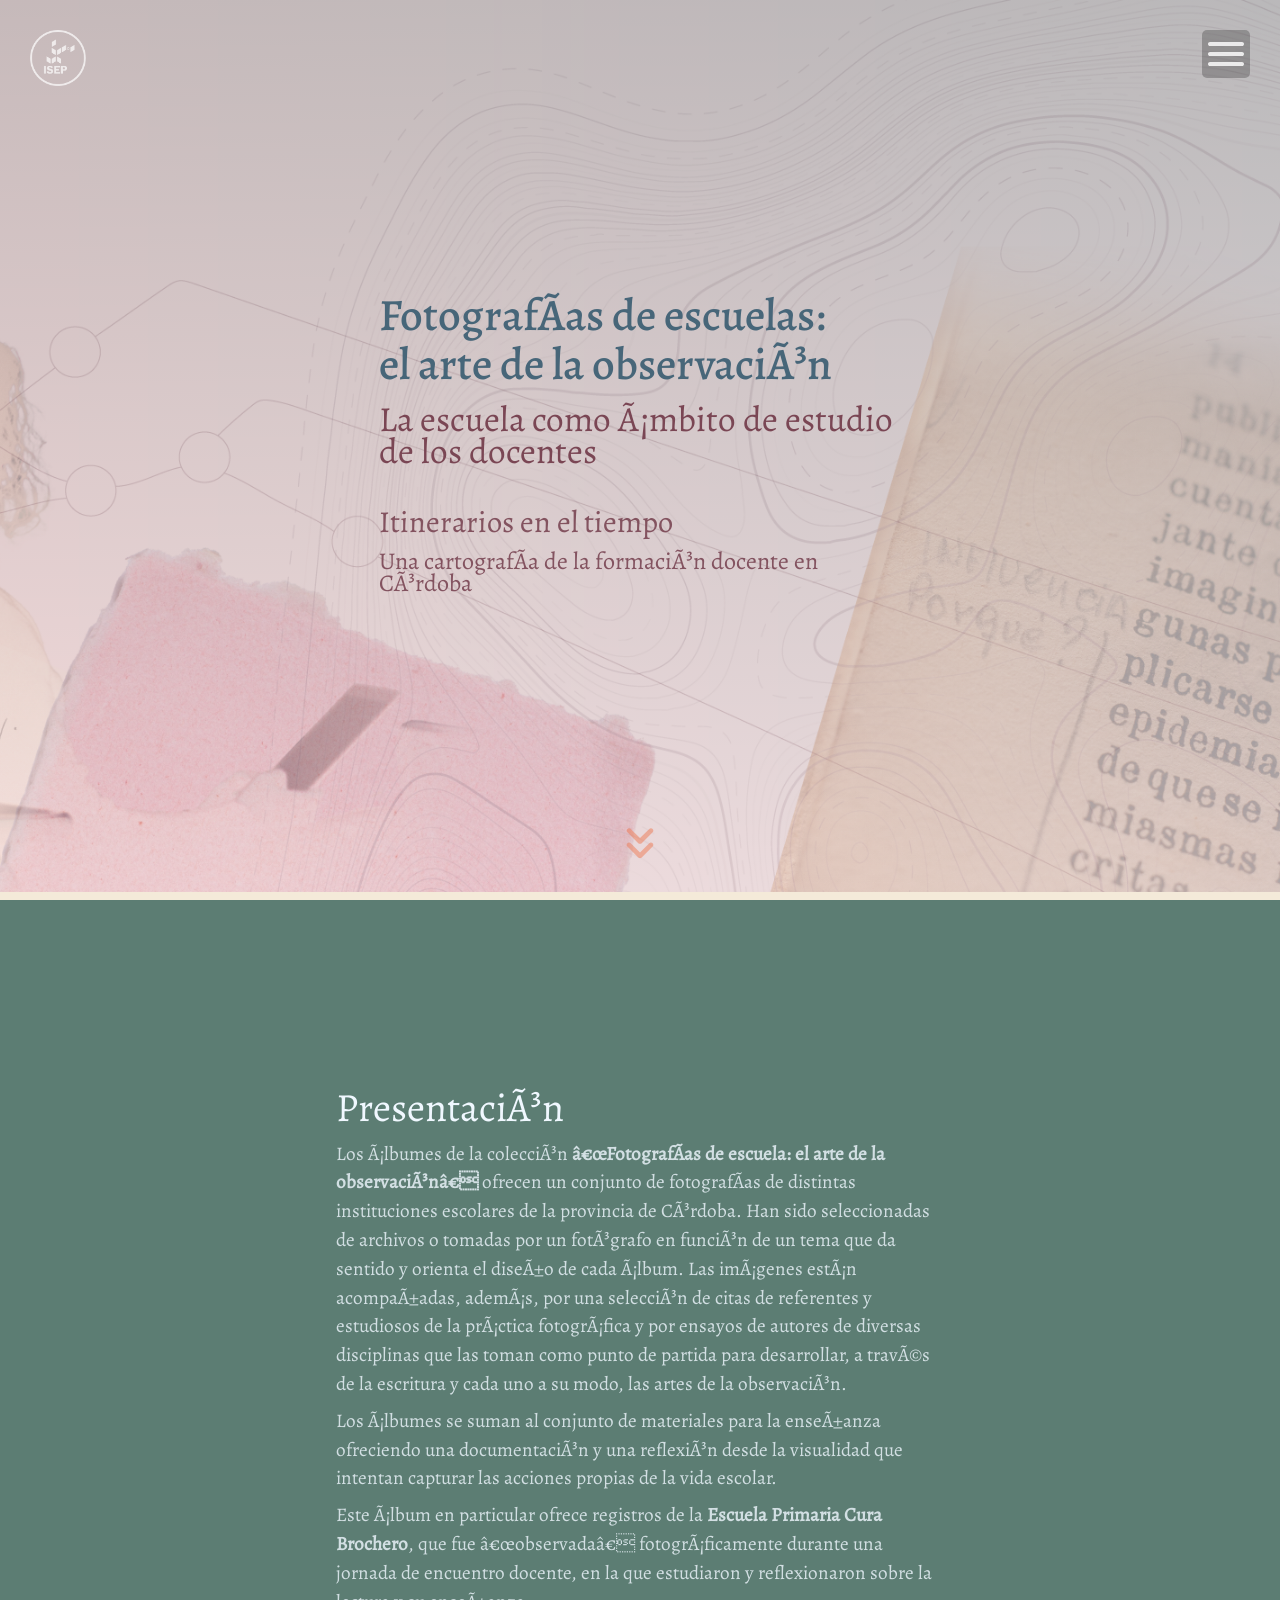
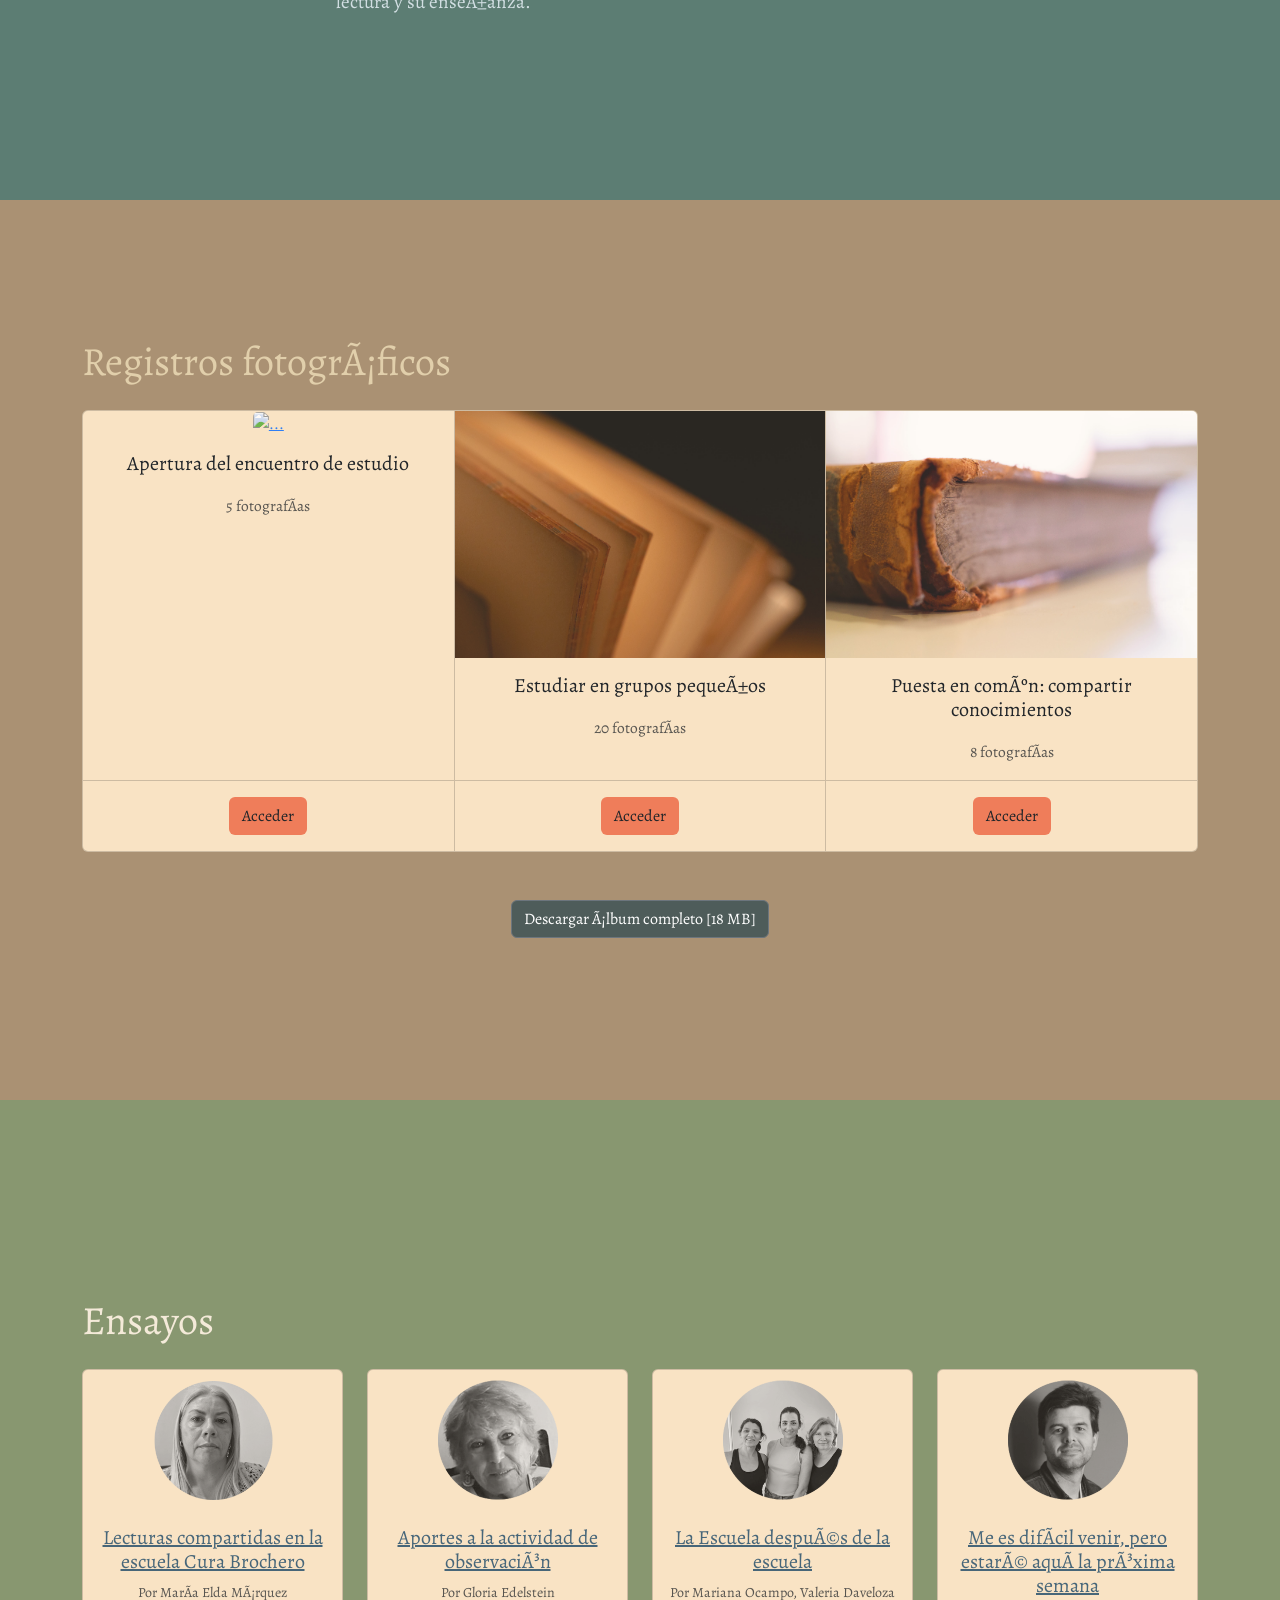
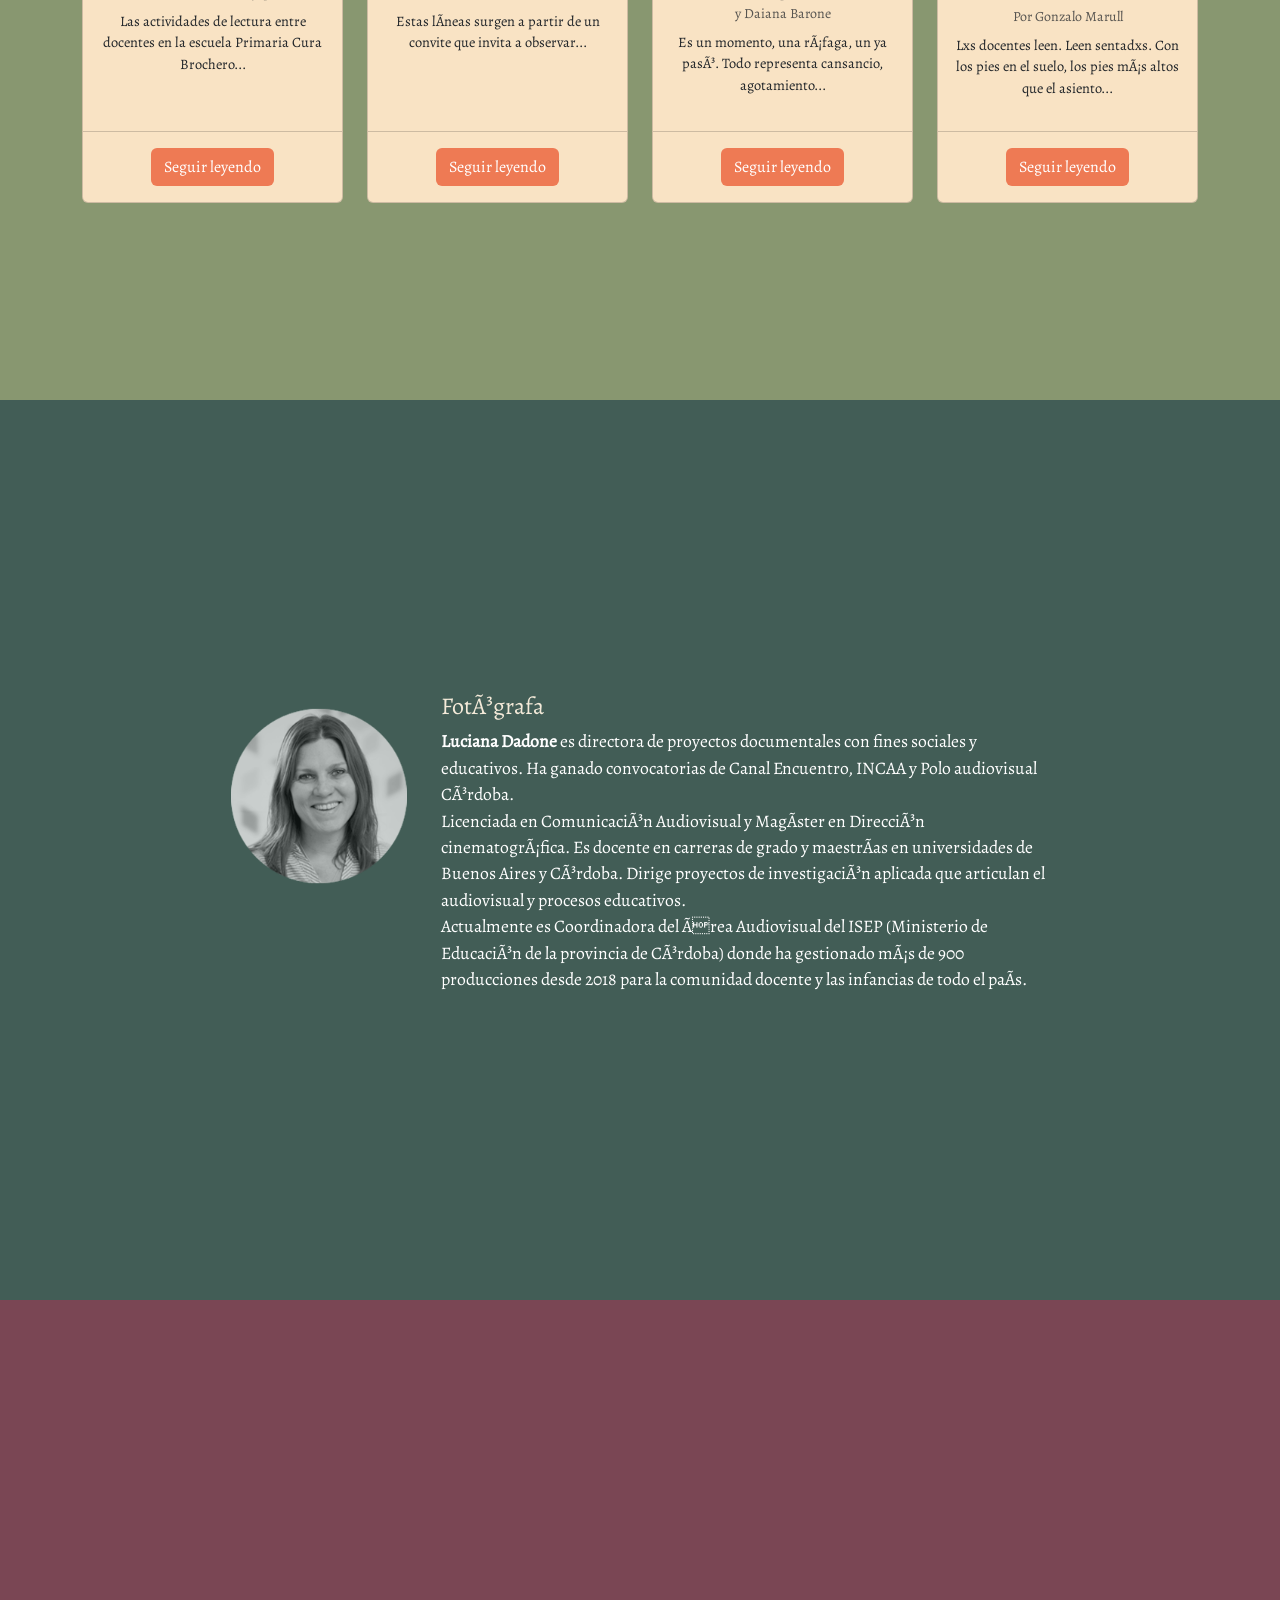
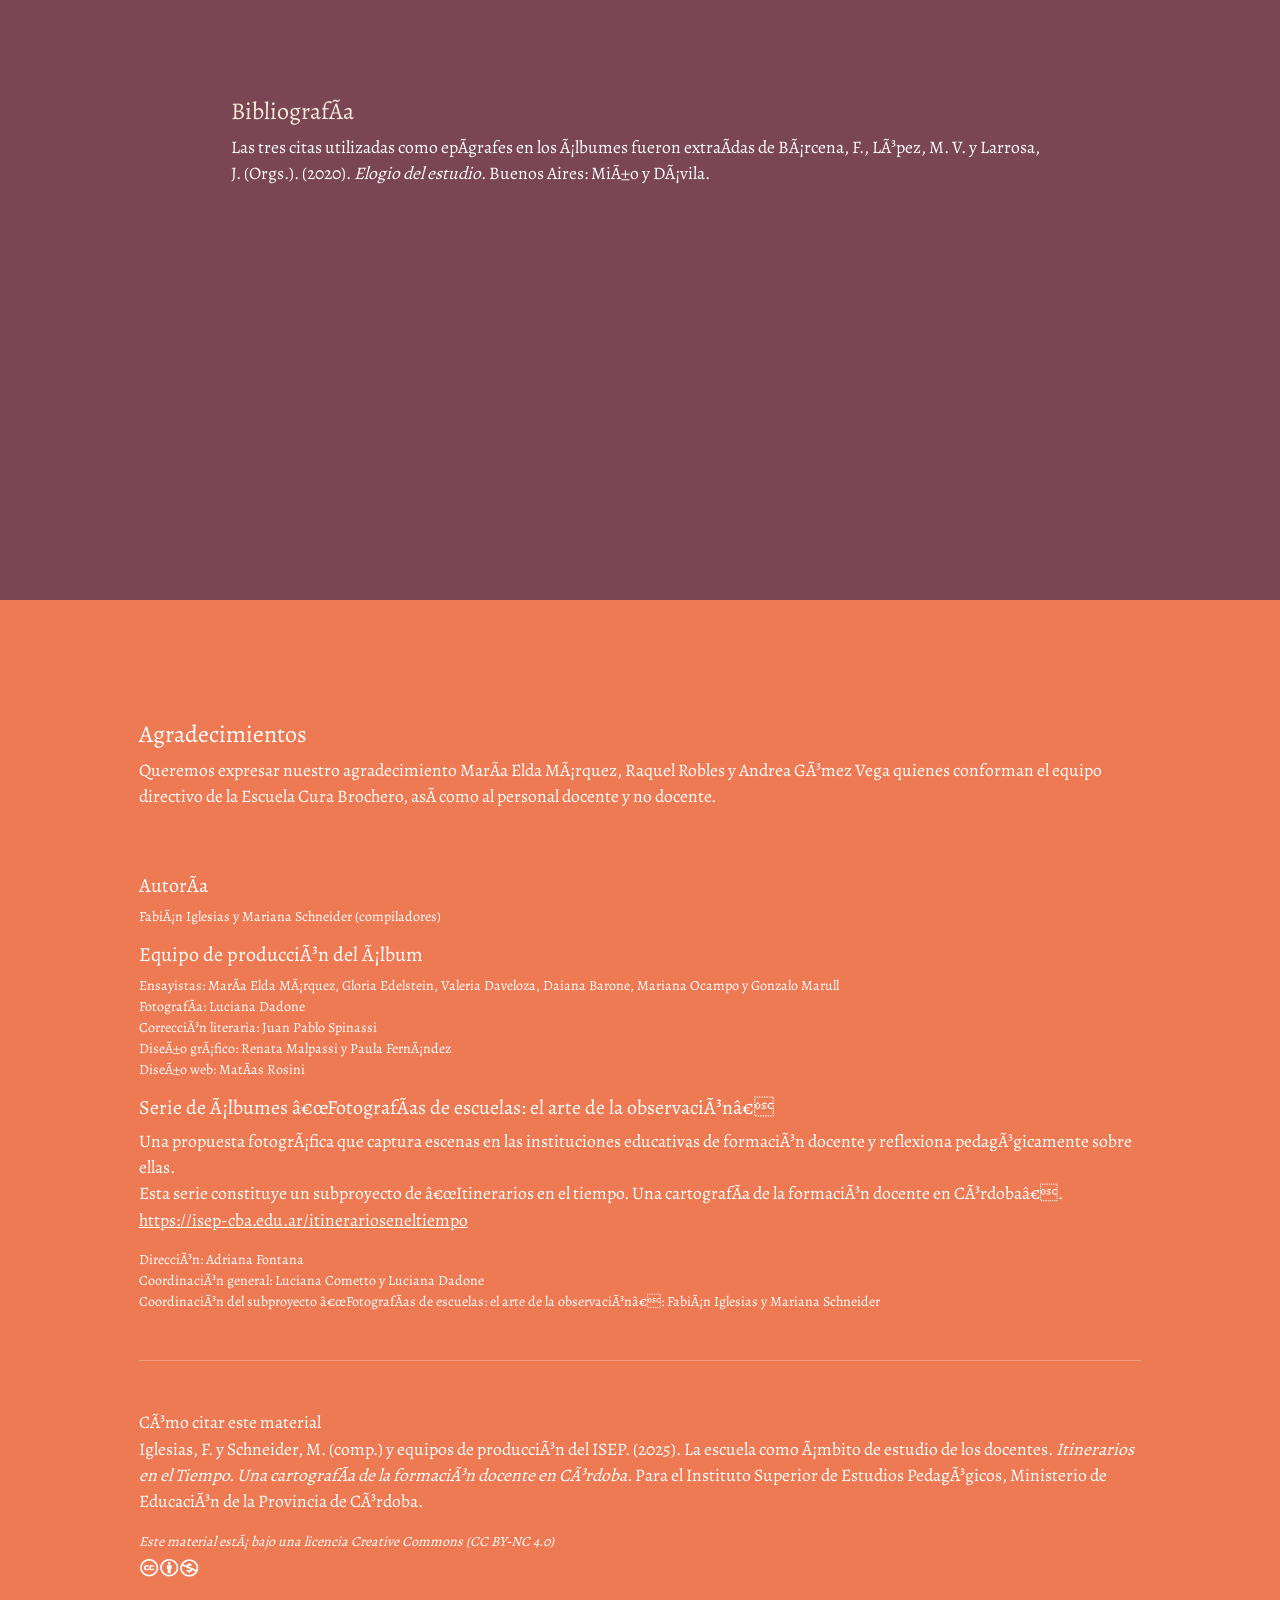
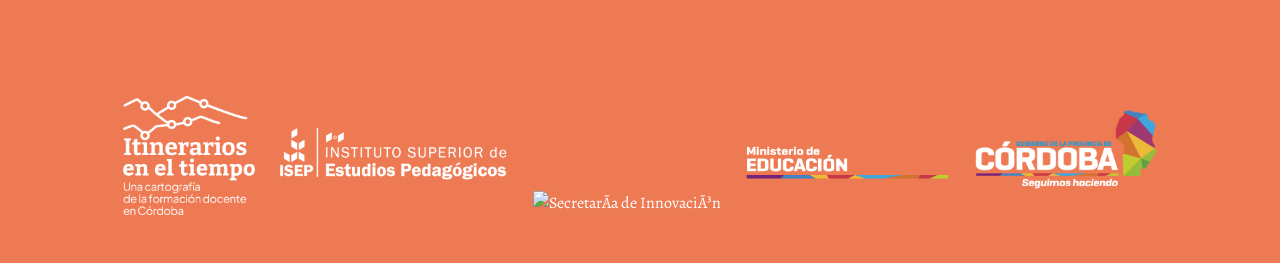
==== commit 12dbaf57: "foto marquez2" ====
--- a/index.html
+++ b/index.html
@@ -164,7 +164,7 @@
       <div class="col-12 col-sm-6 col-md-3 mb-4">
         <div class="card bg-arena5 text-center h-100 d-flex flex-column">
           <a href="ensayo6.html">
-            <img src="img/fotosIT3/ensayistas/J_Melian.png" class="card-img-top img-fluid" alt="">
+            <img src="img/IT4/Ensayistas/Marquez.png" class="card-img-top img-fluid" alt="">
           </a>
           <div class="card-body d-flex flex-column">
             <a class="azulino" href="ensayo6.html">
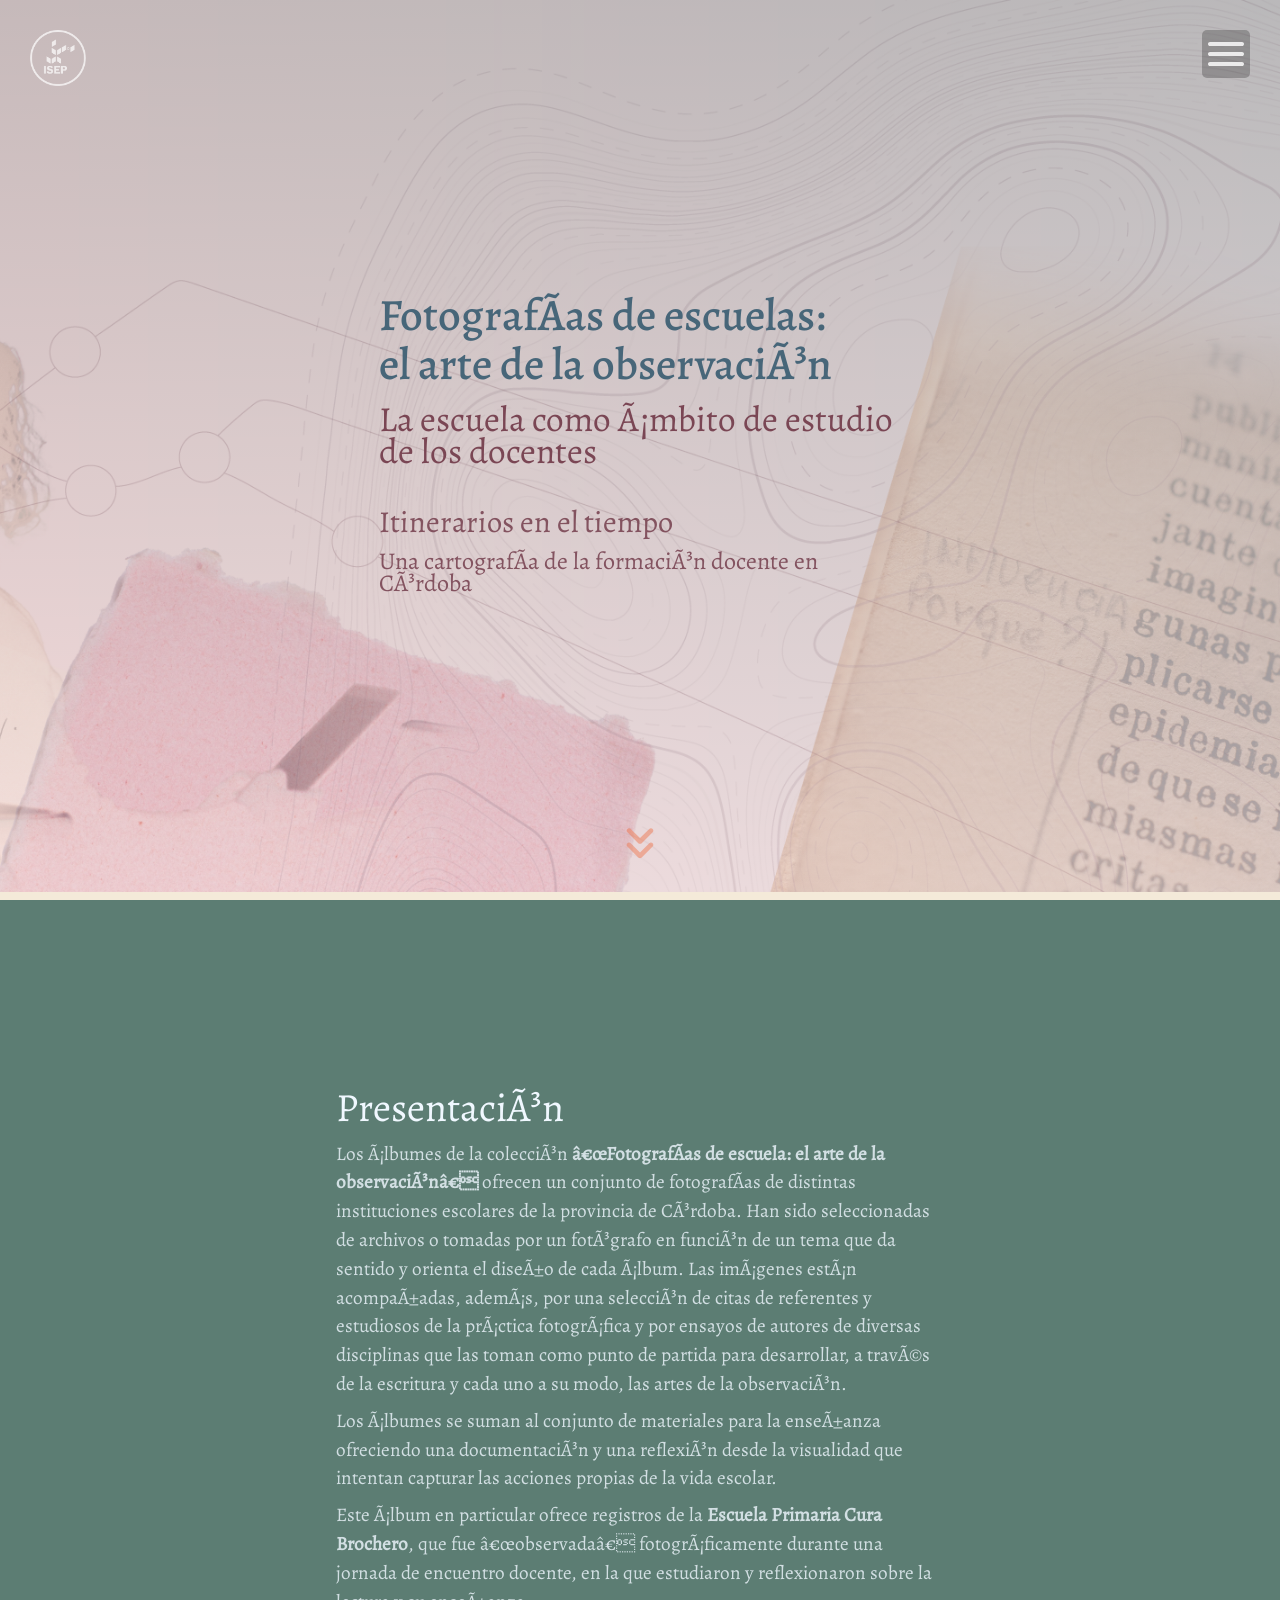
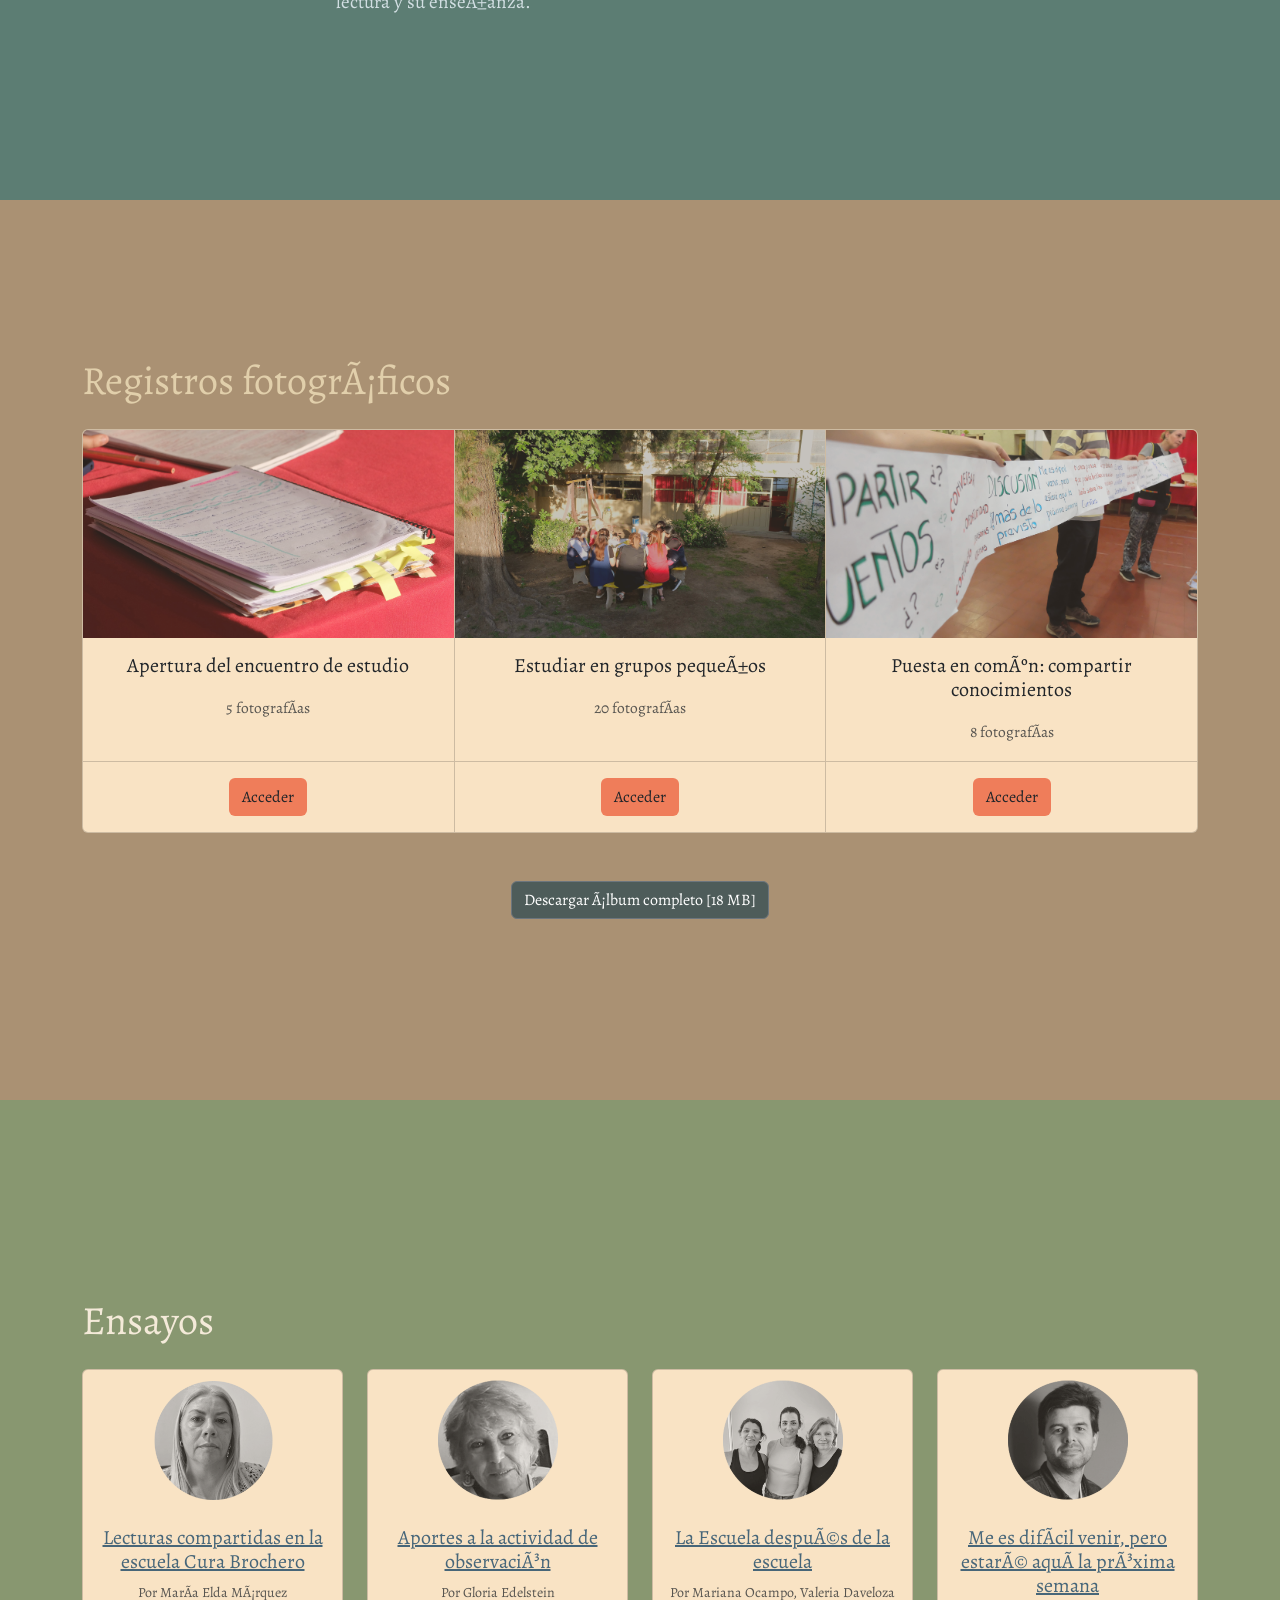
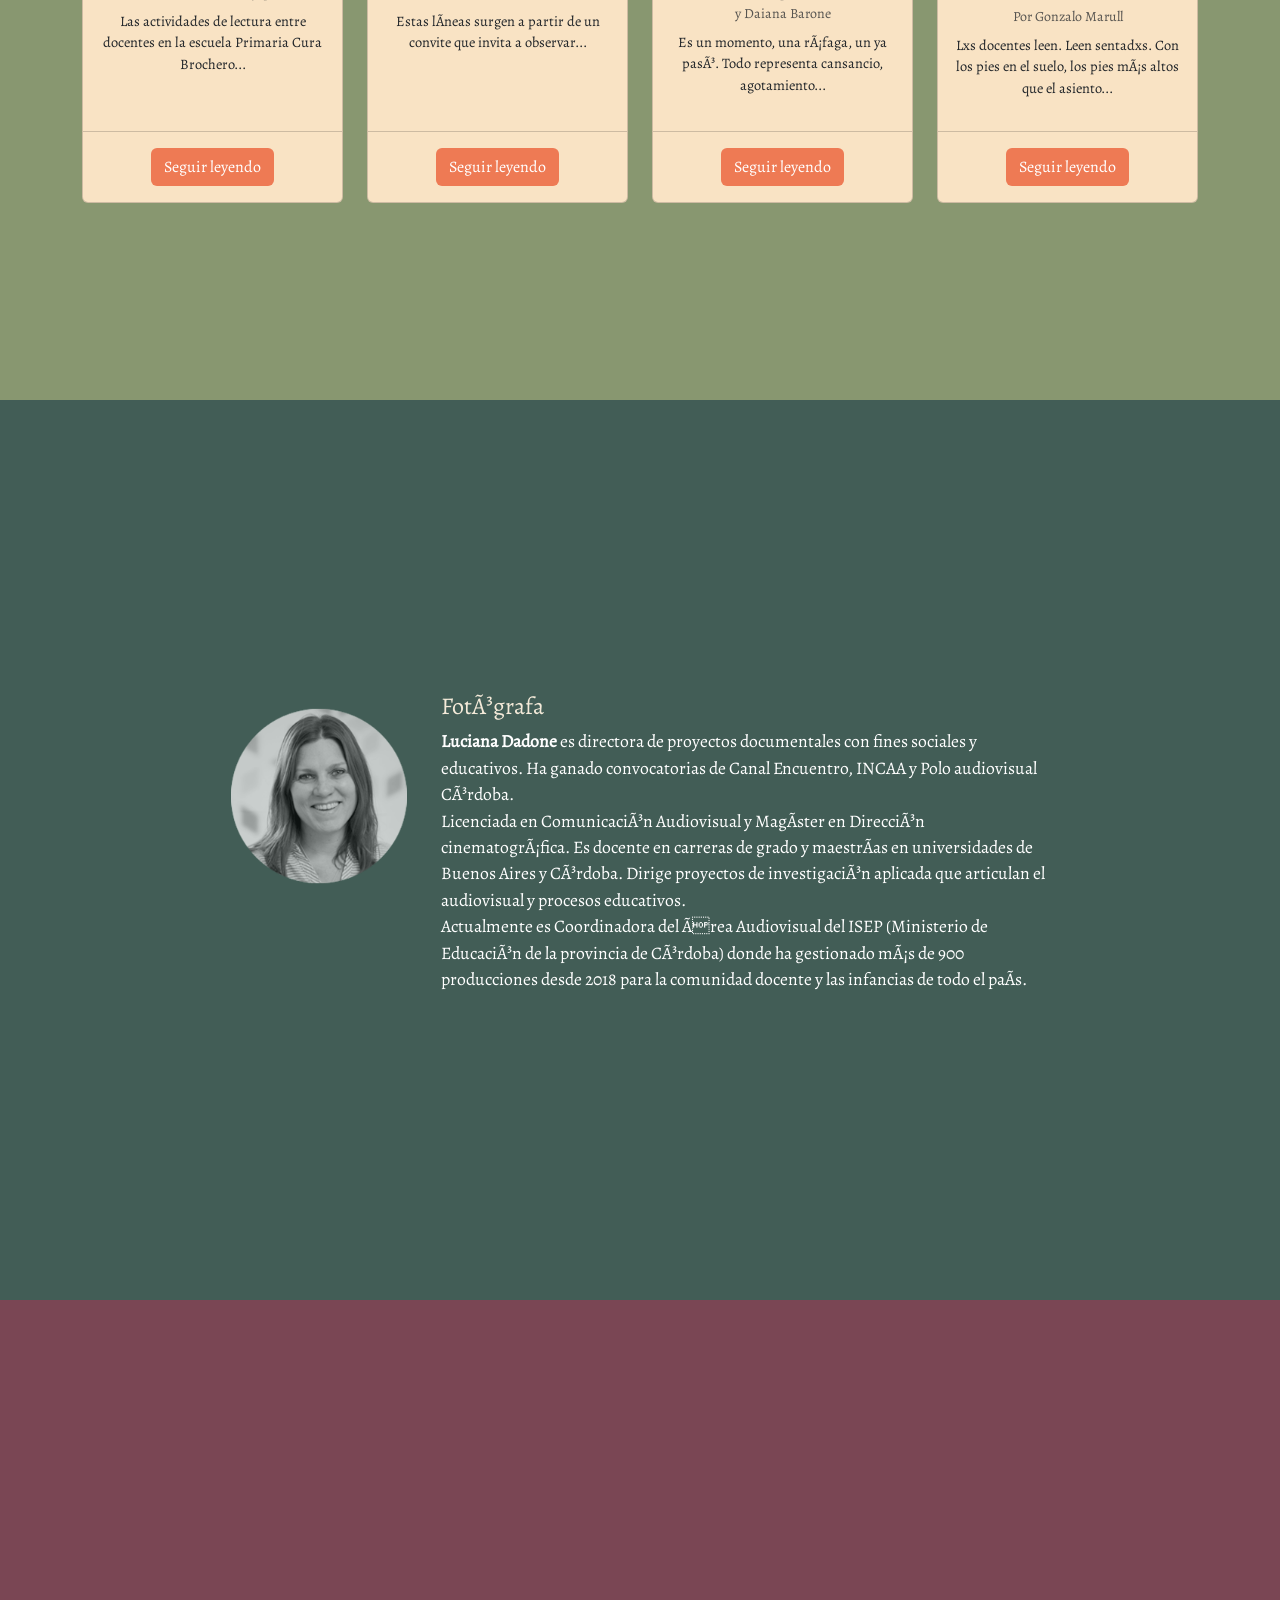
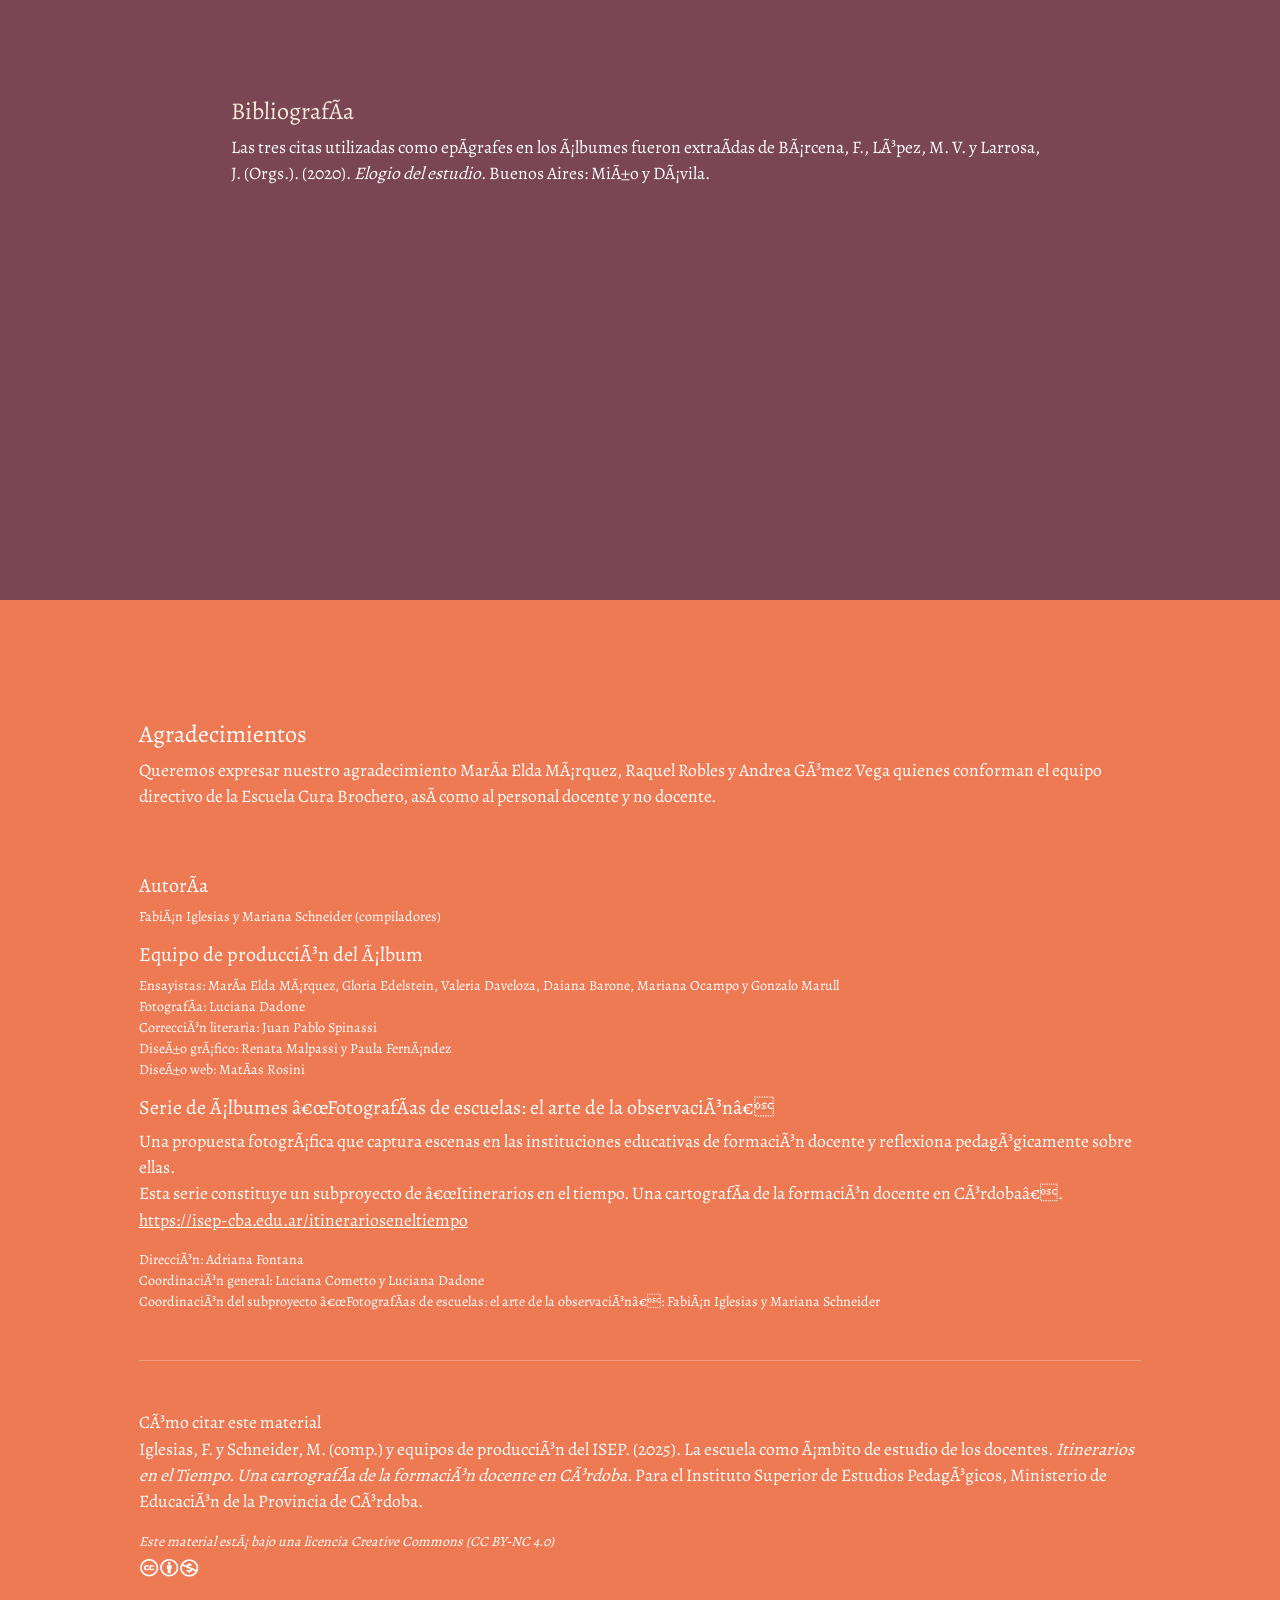
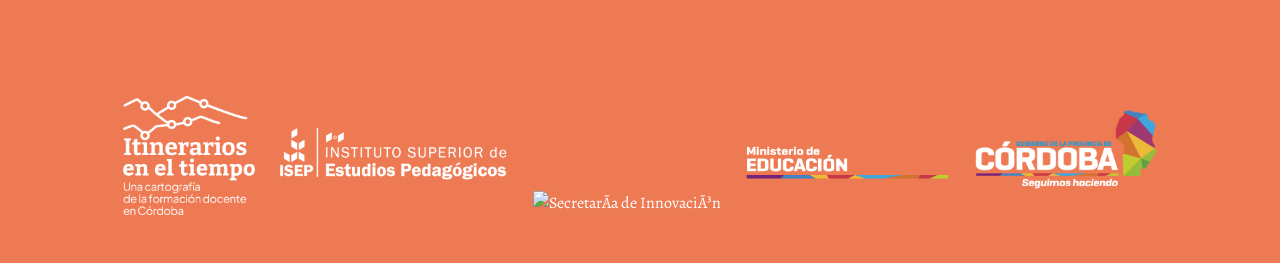
==== commit 8c16104e: "fotos caratulas" ====
--- a/index.html
+++ b/index.html
@@ -99,7 +99,7 @@
     <div class="col-sm-12">
       <div class="card-group">
         <div class="card text-center bg-arena5">
-          <a href="secuencia1.html"><img src="img\fotosIT3\1. PRÁCTICAS DE LECTURA\OPTIMIZADAS WEB\CARATULA1.jpg" class="card-img-top" alt="..."></a>
+          <a href="secuencia1.html"><img src="img/IT4/OPTIMIZADAS/5.DSCF1417-opti.jpg" class="card-img-top" alt="..."></a>
           <div class="card-body">
             <h5 class="card-title">Apertura del encuentro de estudio</h5>
             <p class="card-text"></p>
@@ -110,7 +110,7 @@
           </div>
         </div>
         <div class="card text-center bg-arena5">
-          <a href="secuencia2.html"><img src="img\fotosIT3\2. ESPACIOS DE LECTURA\OPTIMIZADAS WEB\CARATULA3_ESPACIOS-DE-LECTURA.jpg" class="card-img-top" alt="..."></a>
+          <a href="secuencia2.html"><img src="img/IT4/OPTIMIZADAS/9.DSCF1485-opti.jpg" class="card-img-top" alt="..."></a>
           <div class="card-body">
             <h5 class="card-title">Estudiar en grupos pequeños</h5>
             <p class="card-text"></p>
@@ -121,7 +121,7 @@
           </div>
         </div>
         <div class="card text-center bg-arena5">
-          <a href="secuencia3.html"><img src="img\fotosIT3\3. SOPORTES PARA LA LECTURA\OPTIMIZADAS WEB\CARATULA2_SOPORTES-DE-LECTURA.jpg" class="card-img-top" alt="..."></a>
+          <a href="secuencia3.html"><img src="img/IT4/OPTIMIZADAS/29.DSCF1885-opti.jpg" class="card-img-top" alt="..."></a>
           <div class="card-body">
             <h5 class="card-title">Puesta en común: compartir conocimientos</h5>
             <p class="card-text"></p>
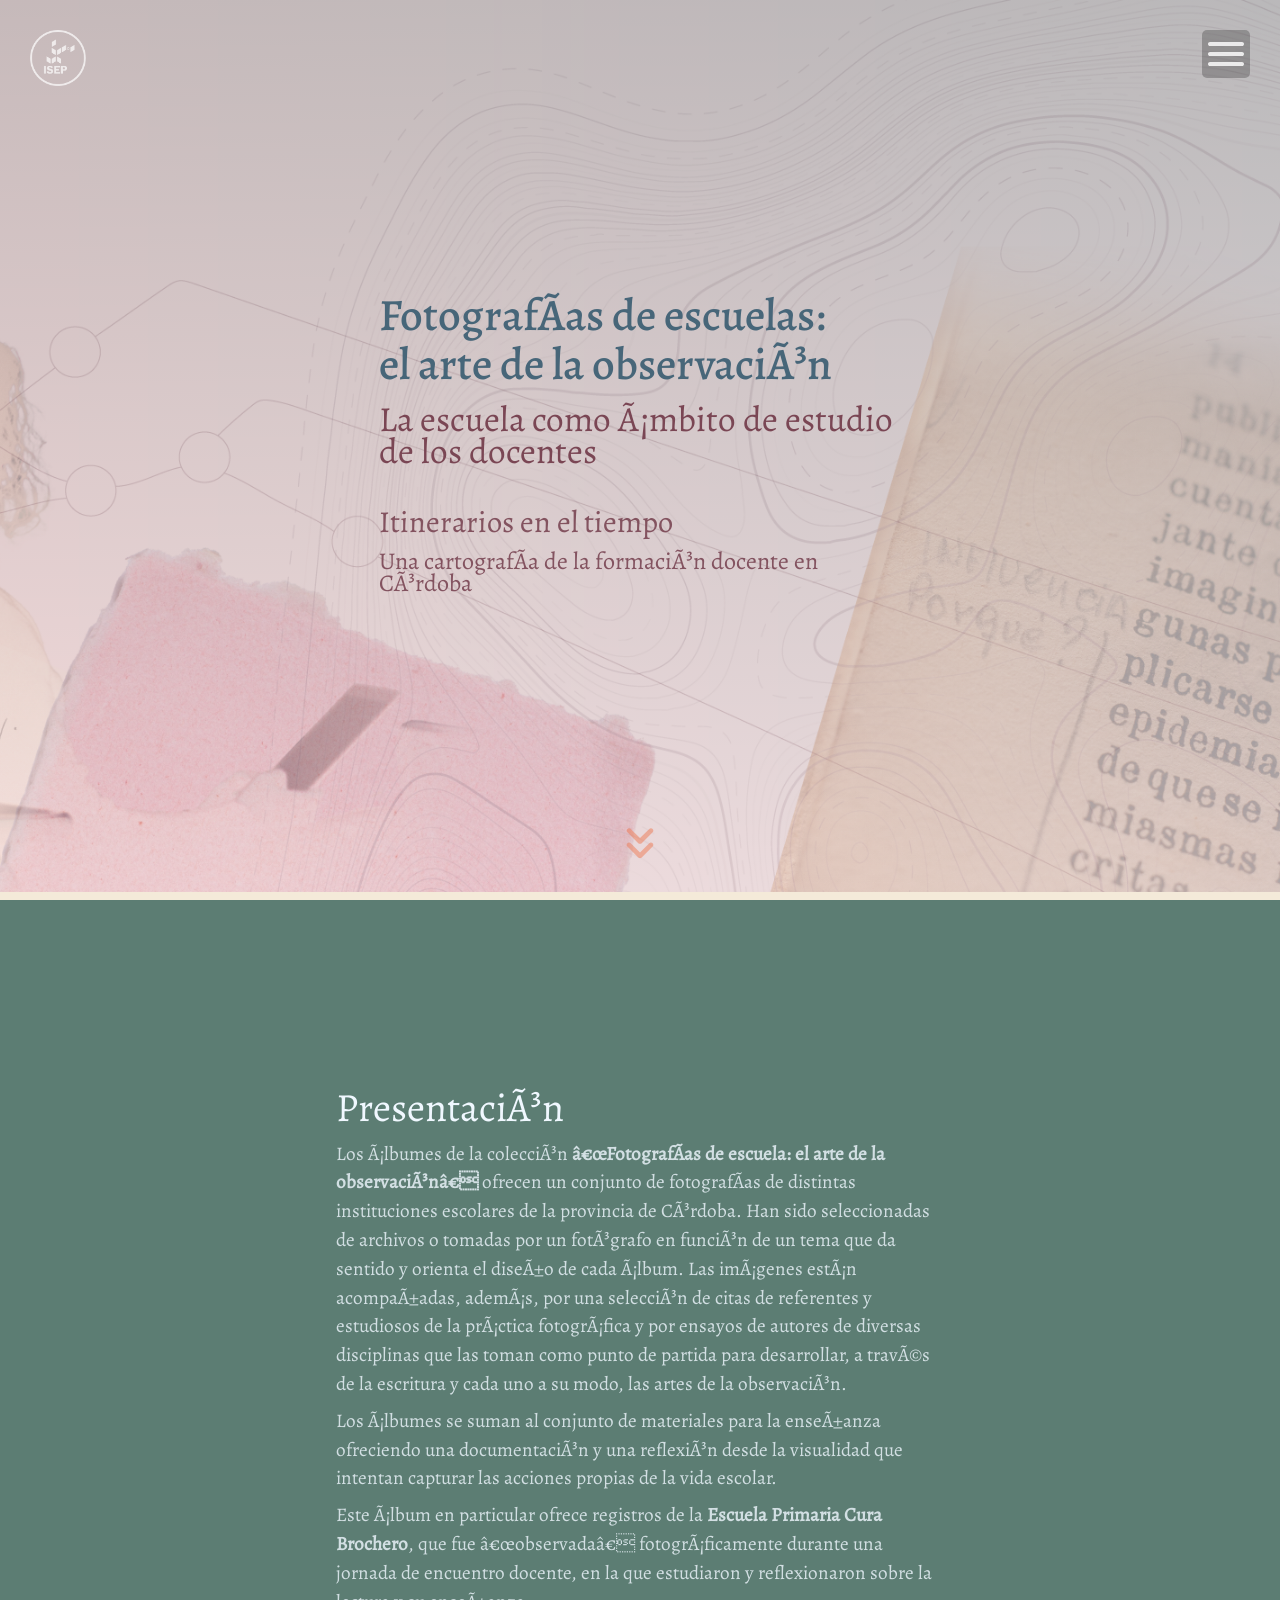
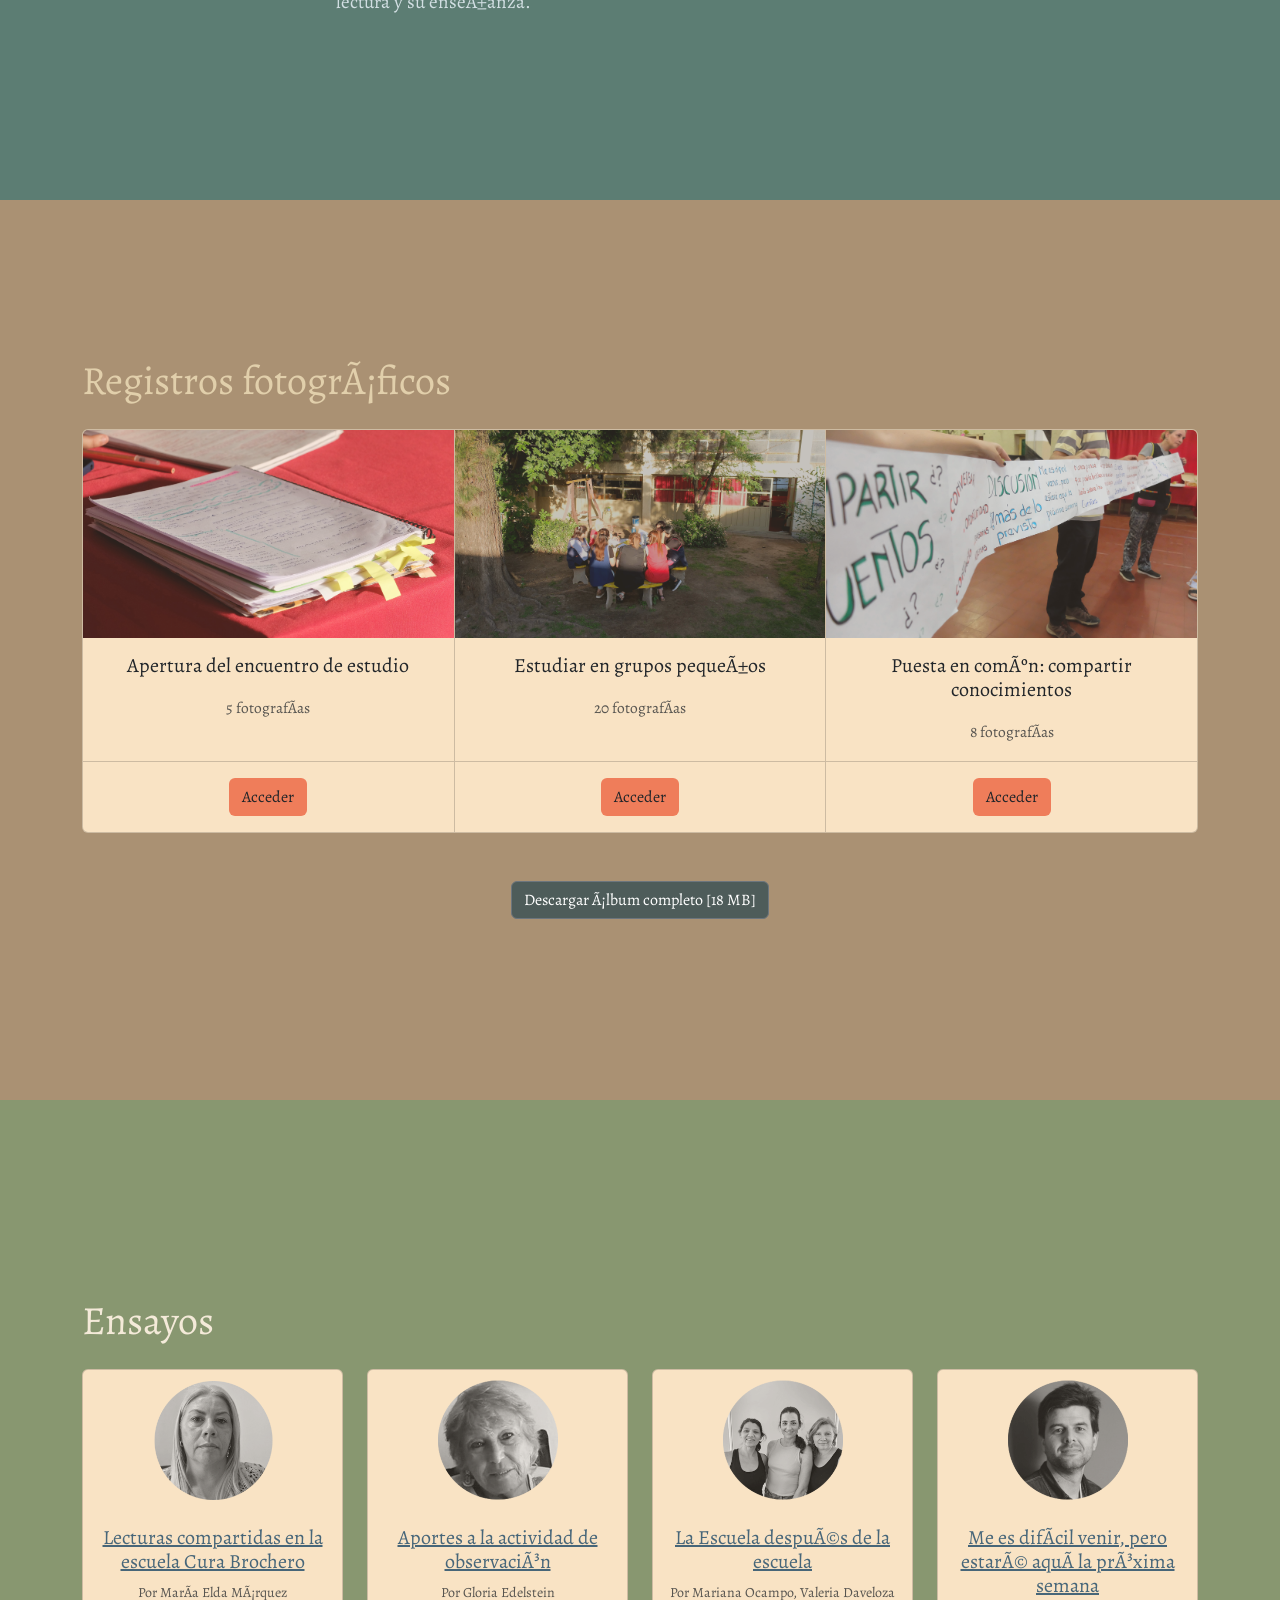
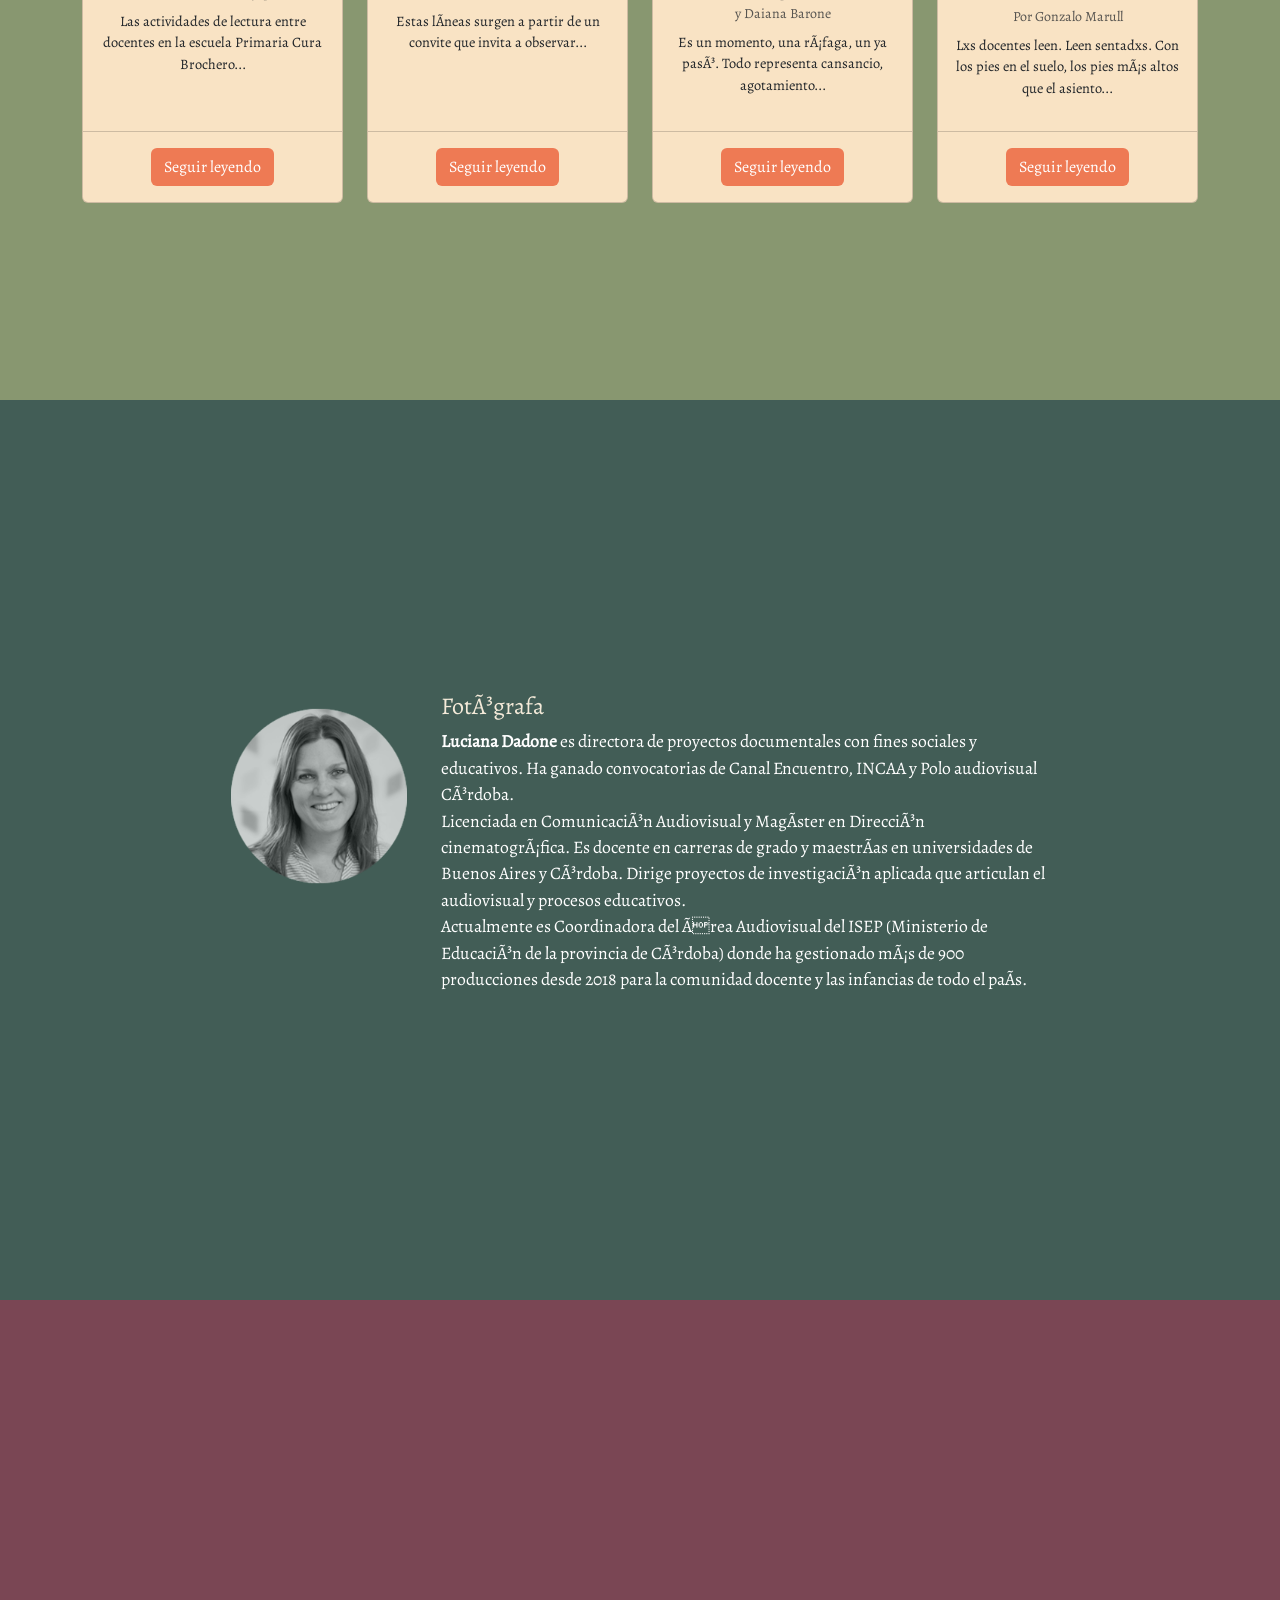
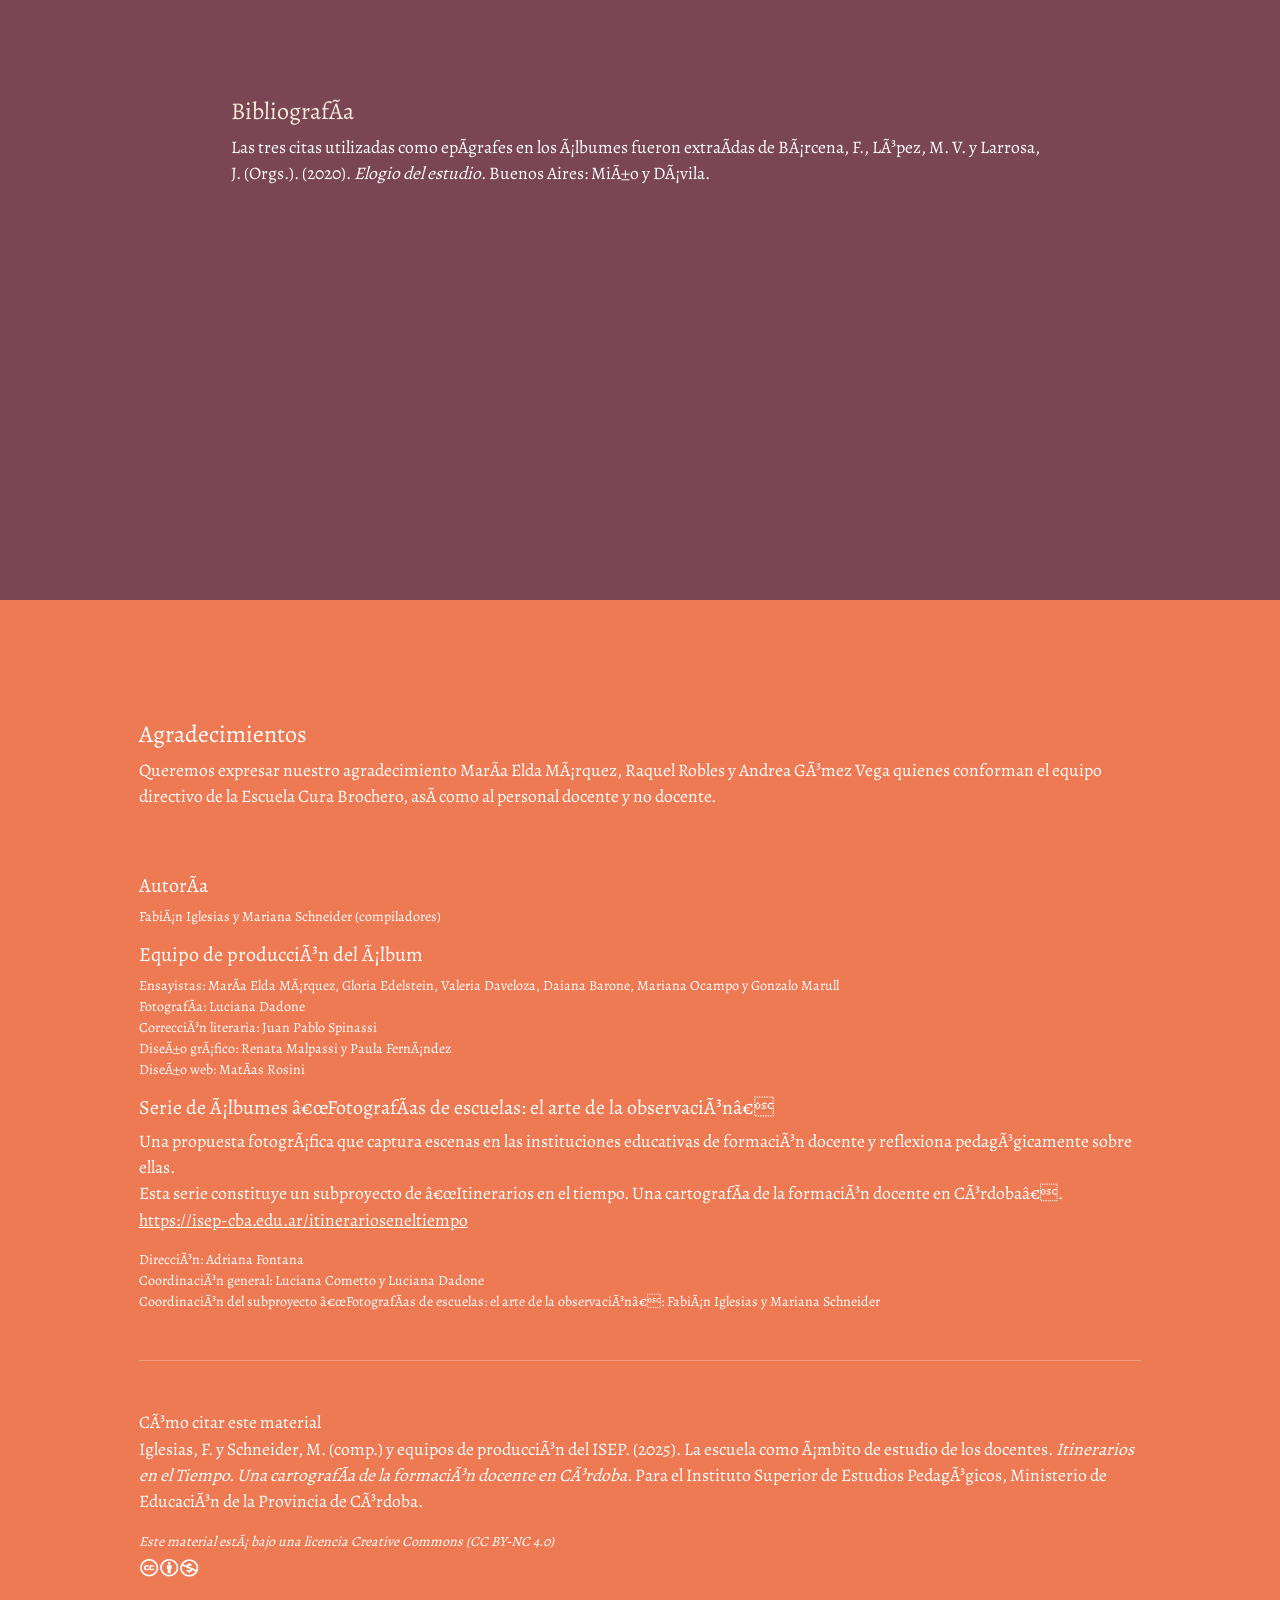
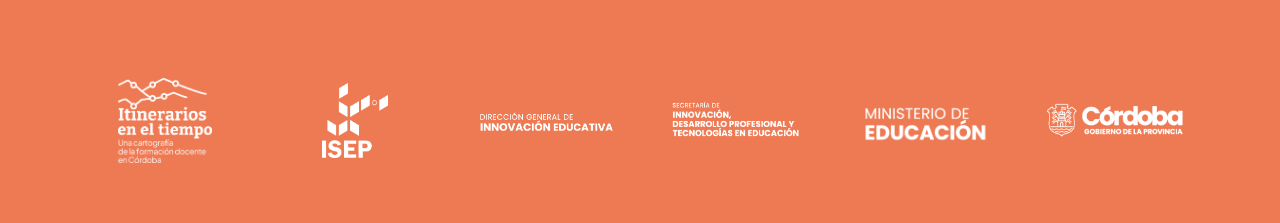
==== commit b72f02b6: "tira de logos" ====
--- a/index.html
+++ b/index.html
@@ -340,29 +340,35 @@
           
       </div>
     </div>
-    <!-- TIRA DE LOGOS -->
+    
+<!-- TIRA DE LOGOS -->
 <section class="py-4">
   <div class="container">
-    <div class="d-flex flex-wrap justify-content-center align-items-end gap-4 logo-row-base">
+    <!-- Cambiamos flex-wrap por flex-nowrap y align-items-end por align-items-center -->
+    <div class="d-flex flex-nowrap justify-content-between align-items-center logo-row-base">
       
       <div class="logo-container">
         <img src="img/logos/Logo_Itinerarios01.png" alt="Itinerarios en el tiempo" class="logo-item logo-itinerarios">
       </div>
       
       <div class="logo-container">
-        <img src="img/logos/Logotipo_ISEP.png" alt="ISEP" class="logo-item logo-isep">
-      </div>
-      
-      <div class="logo-container">
-        <img src="img/logos/Secretaria_Innovación01.png" alt="Secretaría de Innovación" class="logo-item logo-secretaria">
-      </div>
-      
-      <div class="logo-container">
-        <img src="img/logos/MinisterioEdu01.png" alt="Ministerio de Educación" class="logo-item logo-ministerio">
-      </div>
-      
-      <div class="logo-container">
-        <img src="img/logos/GobCba01.png" alt="Gobierno de Córdoba" class="logo-item logo-gobierno">
+        <img src="img/IT4/logos2026/Logos_Isep.png" alt="ISEP" class="logo-item logo-isep">
+      </div>
+
+      <div class="logo-container">
+        <img src="img/IT4/logos2026/Logo_Direccion_Innovacion_Educativa_Blanco.png" alt="Dirección de Innovación Educativa" class="logo-item logo-direccion">
+      </div>
+      
+      <div class="logo-container">
+        <img src="img/IT4/logos2026/Logo_Secretaria_Innovacion.Blanco.png" alt="Secretaría de Innovación" class="logo-item logo-secretaria">
+      </div>
+      
+      <div class="logo-container">
+        <img src="img/IT4/logos2026/Logo_Ministerio_Blanco.png" alt="Ministerio de Educación" class="logo-item logo-ministerio">
+      </div>
+      
+      <div class="logo-container">
+        <img src="img/IT4/logos2026/Logo_Gobierno_Blanco.png" alt="Gobierno de Córdoba" class="logo-item logo-gobierno">
       </div>
 
     </div>
@@ -371,70 +377,56 @@
   <style>
     .logo-row-base {
       display: flex;
-      flex-wrap: wrap;
-      justify-content: center;
-      align-items: end;
-      gap: 2.5rem;
+      flex-wrap: nowrap; /* Obliga a mantenerse en una sola fila */
+      justify-content: space-between; /* Distribuye el espacio equitativamente */
+      align-items: center; /* Alinea todos al centro verticalmente */
+      gap: 1.5rem;
+      width: 100%;
     }
 
     .logo-container {
       display: flex;
-      align-items: flex-end;
-      height: 150px;
+      justify-content: center;
+      align-items: center;
+      flex: 1 1 0; /* Permite que cada contenedor se achique proporcionalmente si falta ancho */
+      min-width: 0; /* Evita que las imágenes desborden el contenedor flex */
+      height: 110px;
     }
 
     .logo-item {
       object-fit: contain;
+      max-width: 100%; /* Garantiza que nunca se salgan de su columna */
+      max-height: 100%;
       width: auto;
-      max-height: 100%;
+      height: auto;
     }
 
-    /* Ajustes individuales según proporciones reales */
-    .logo-itinerarios {
-      max-height: 120px;
-      margin-top: 30px;
-    }
-
-    .logo-isep {
-      max-height: 110px;
-      margin-top: 40px;
-    }
-
-    .logo-secretaria {
-      max-height: 115px;
-      margin-top: 35px;
-    }
-
-    .logo-ministerio {
-      max-height: 120px;
-      margin-top: 30px;
-    }
-
-    .logo-gobierno {
-      max-height: 130px;
-      margin-top: 20px;
-    }
-
-    /* Responsivo */
-    @media (max-width: 768px) {
-      .logo-container {
-        height: 100px;
+    /* Ajustes visuales de escala por proporción (sin margin-top para no desalinear) */
+    .logo-itinerarios { max-height: 85px; }
+    .logo-isep        { max-height: 75px; }
+    .logo-direccion   { max-height: 80px; }
+    .logo-secretaria  { max-height: 80px; }
+    .logo-ministerio  { max-height: 85px; }
+    .logo-gobierno    { max-height: 95px; }
+
+    /* Responsivo: mantiene la única fila reduciendo altura y espacios */
+    @media (max-width: 992px) {
+      .logo-row-base {
+        gap: 1rem;
       }
-
-      .logo-item {
-        max-width: 90px;
-      }
-    }
-
-    @media (max-width: 576px) {
-      .logo-row-base {
-        gap: 1.5rem;
-      }
-
       .logo-container {
         height: 80px;
       }
     }
+
+    @media (max-width: 576px) {
+      .logo-row-base {
+        gap: 0.5rem;
+      }
+      .logo-container {
+        height: 55px;
+      }
+    }
   </style>
 </section>
 
--- a/styles.css
+++ b/styles.css
@@ -129,6 +129,7 @@
 
 .verde1 {color: #6c734a;}
 .verde2 {color: #889770;}
+.verde3 {color: #92AD91;}
 
 .bg-lila1 {background-color: #7582b6;}
 .bg-lila2 {background-color: #a19bb5;}
